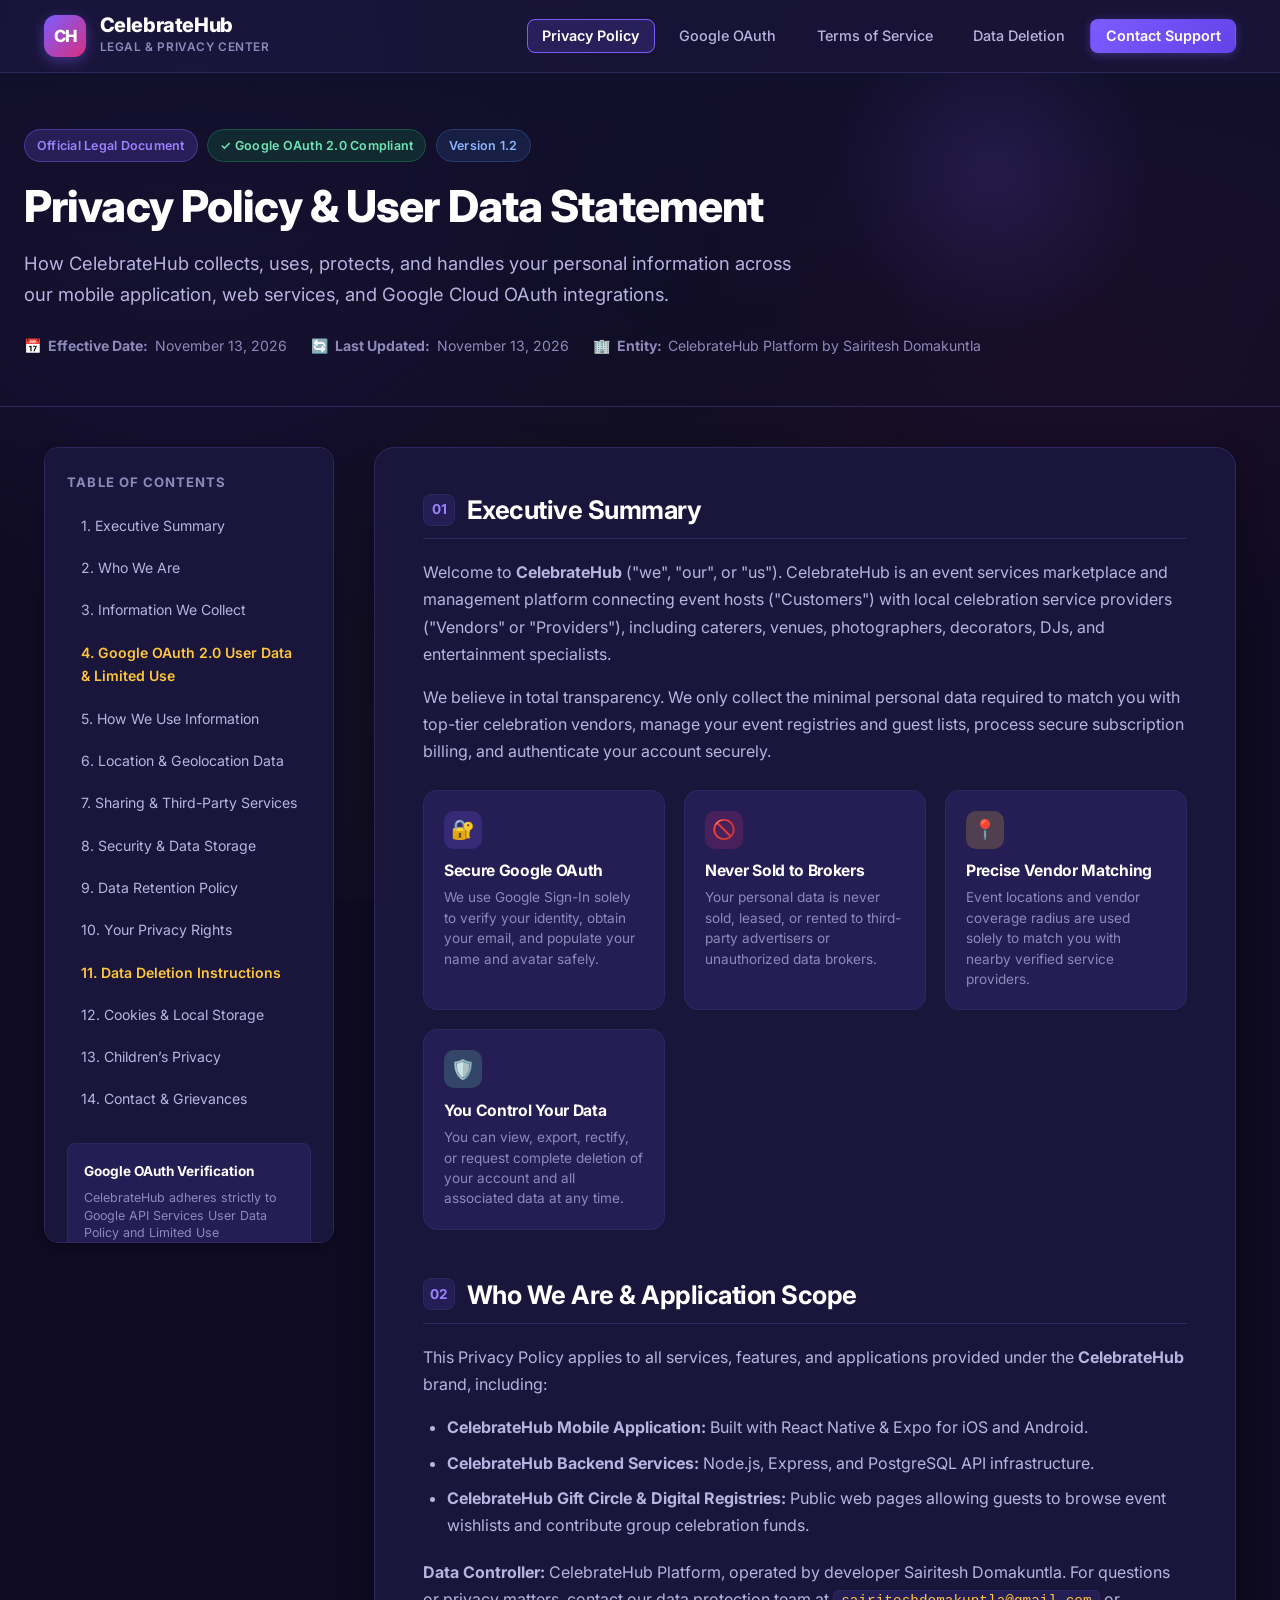
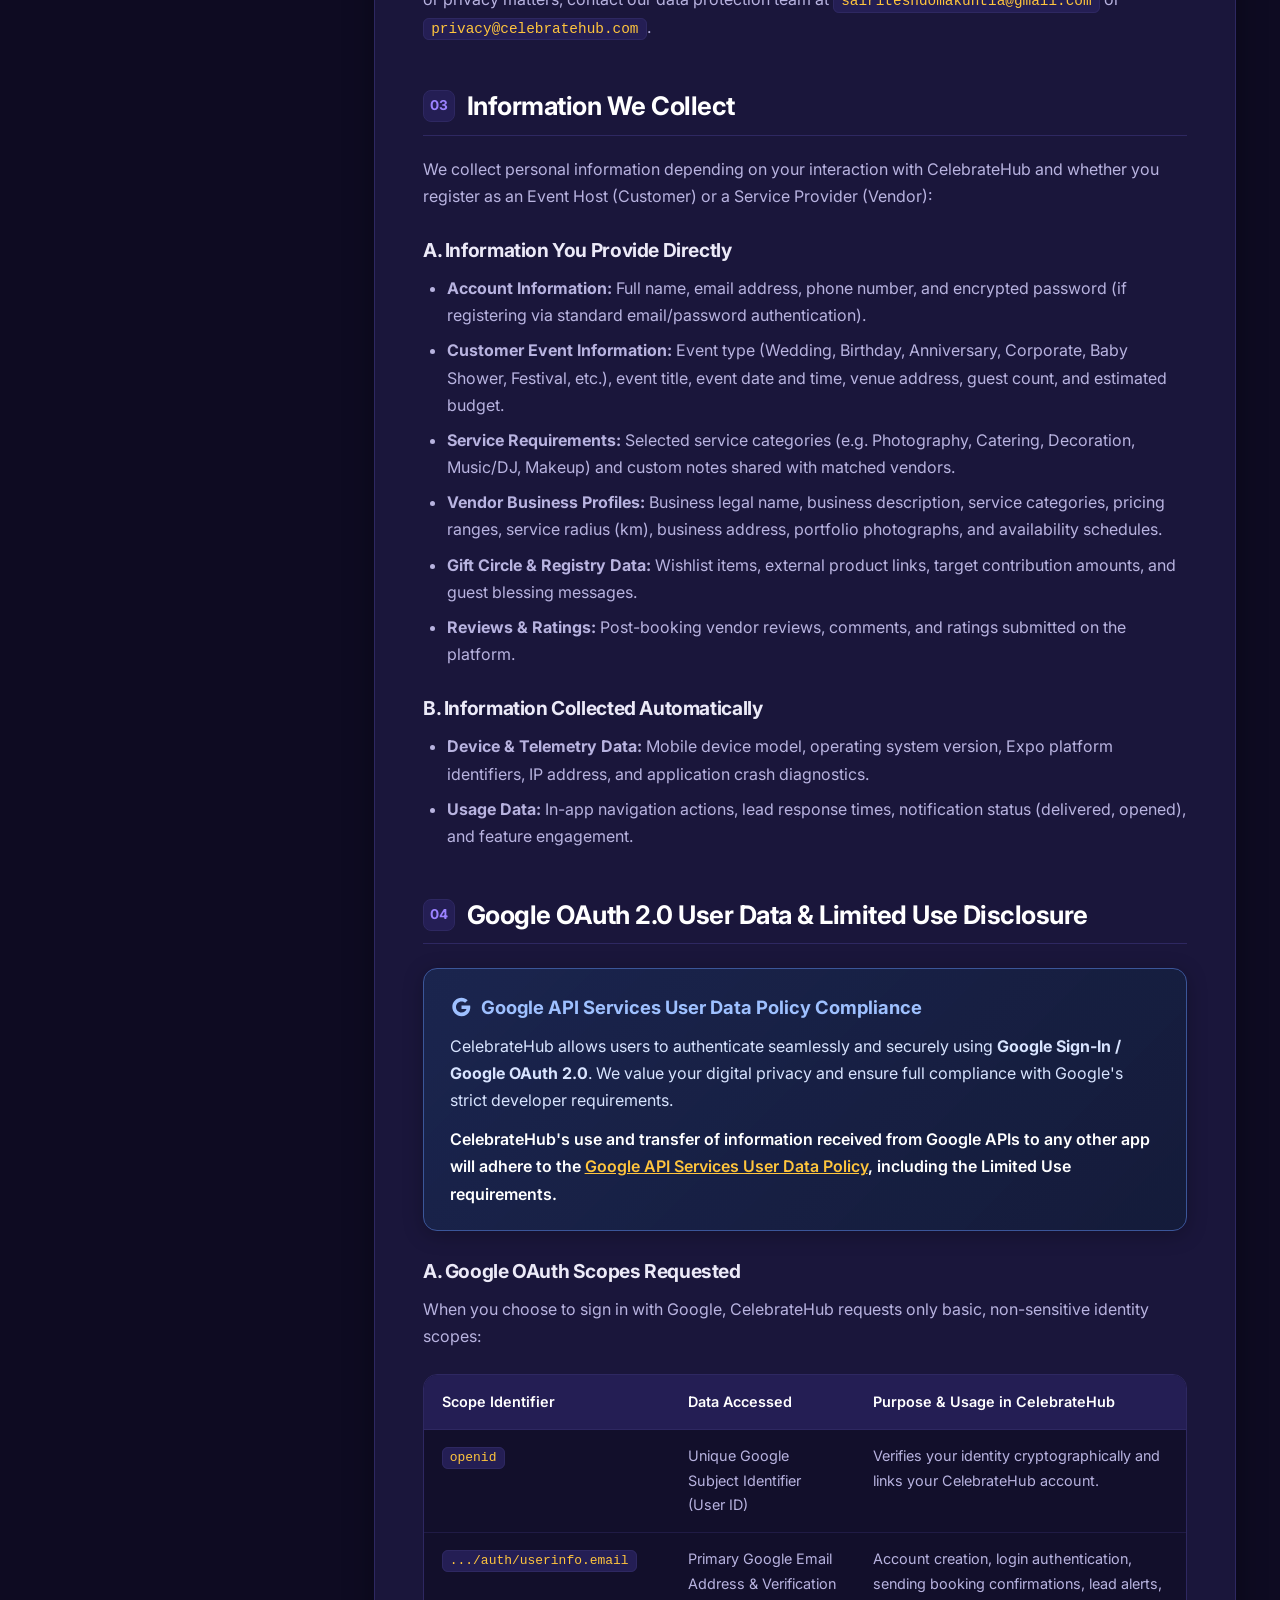
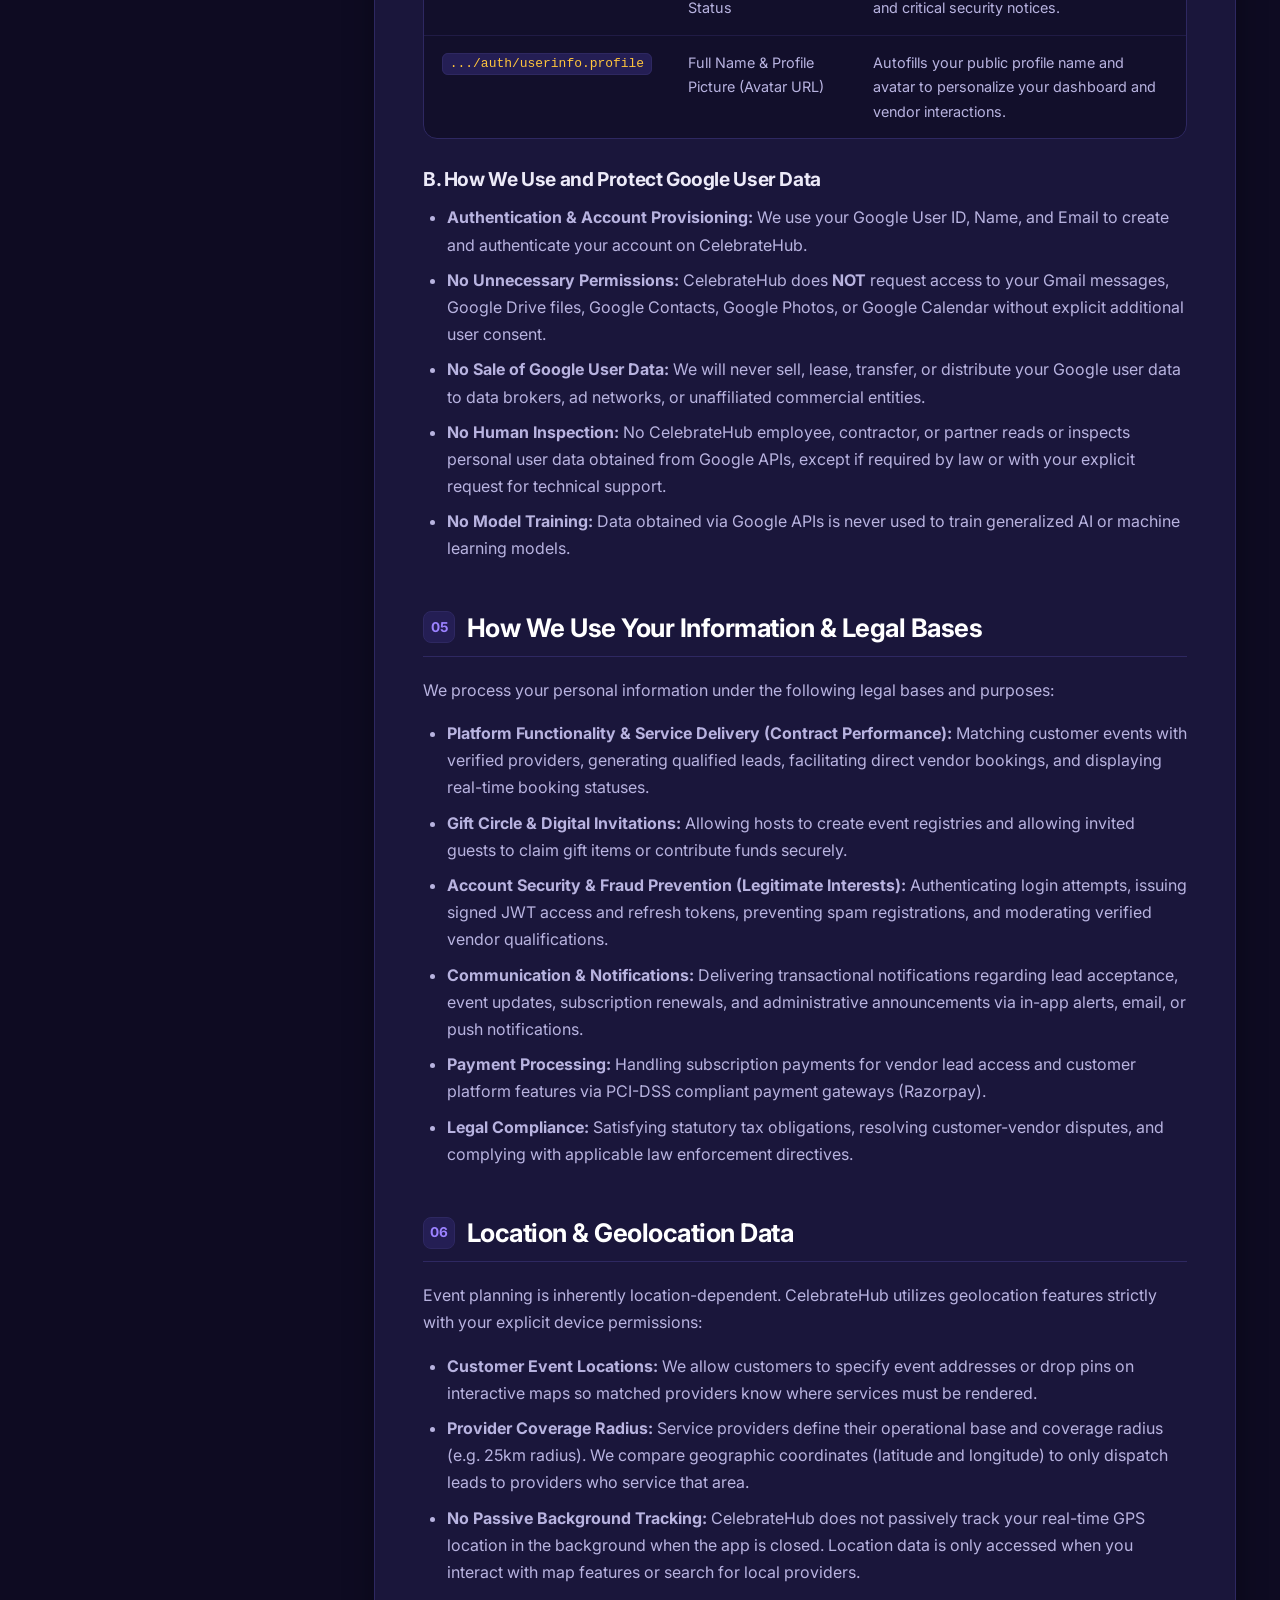
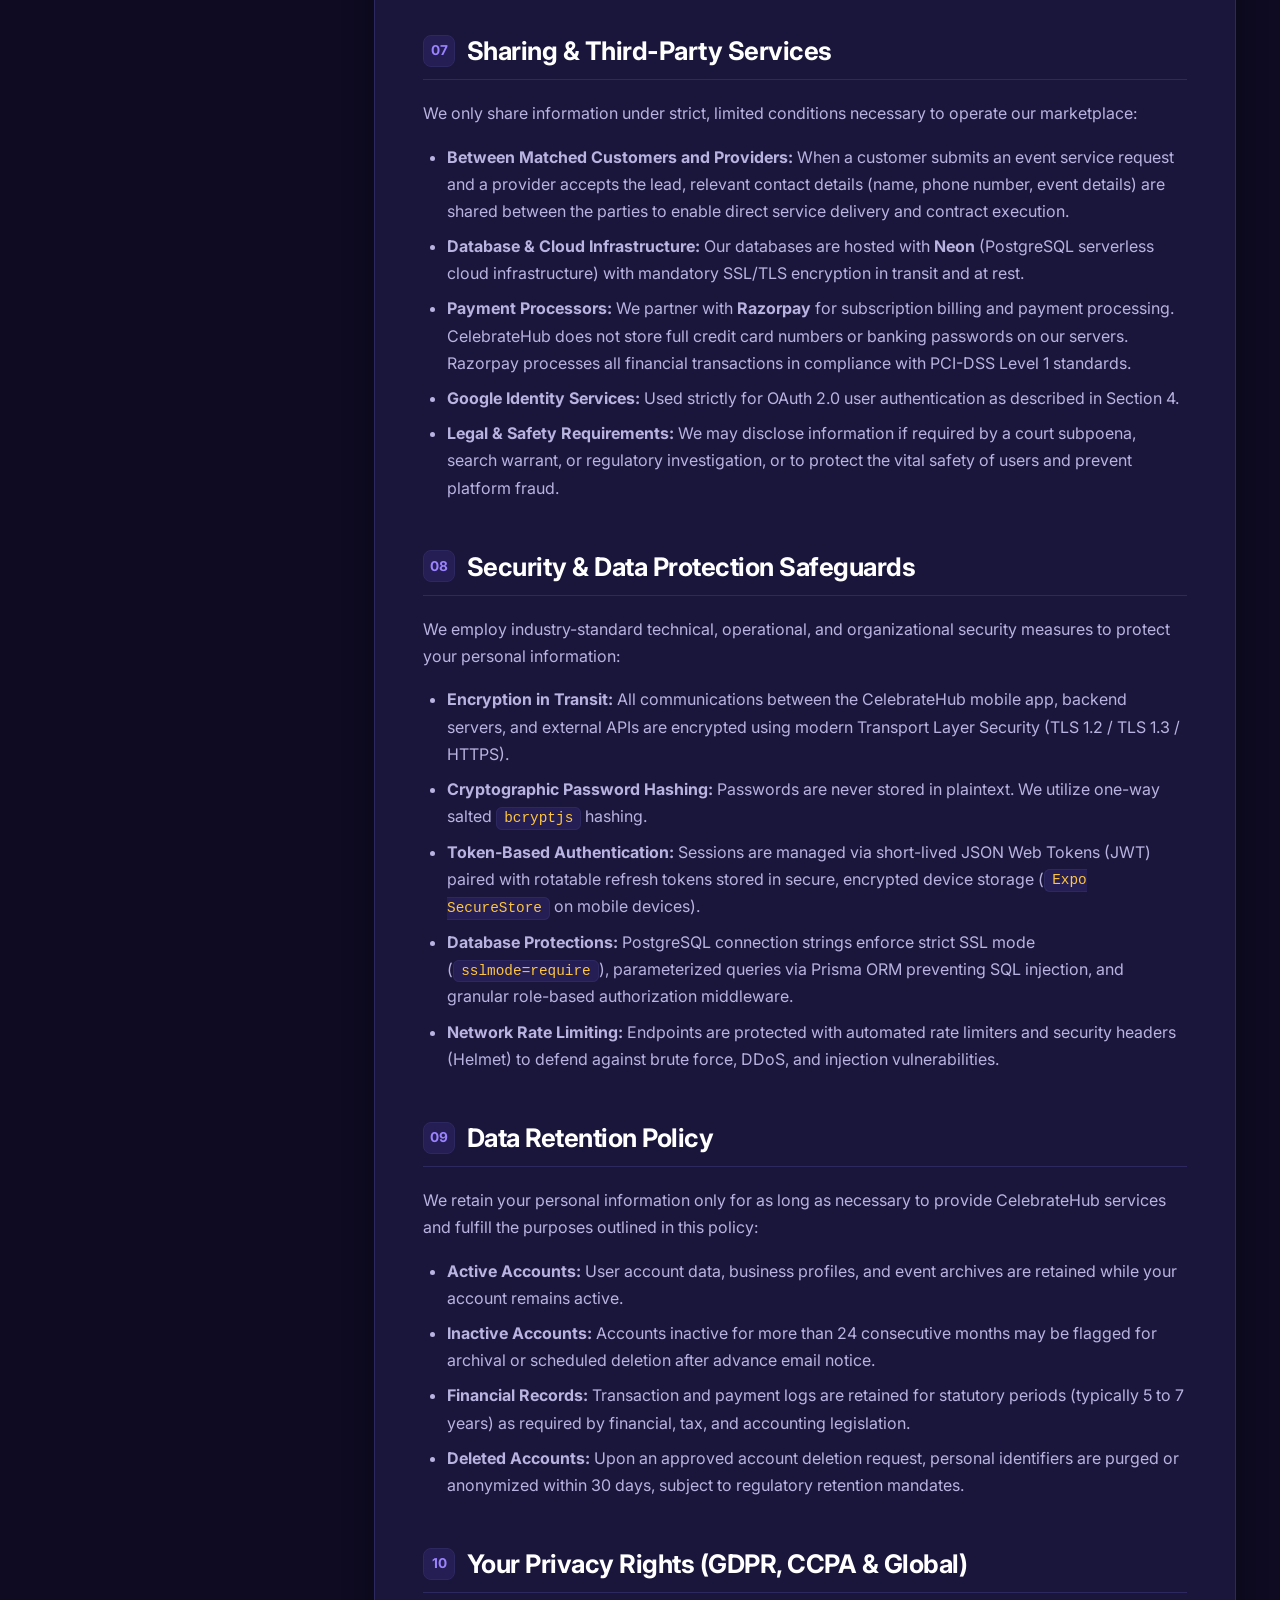
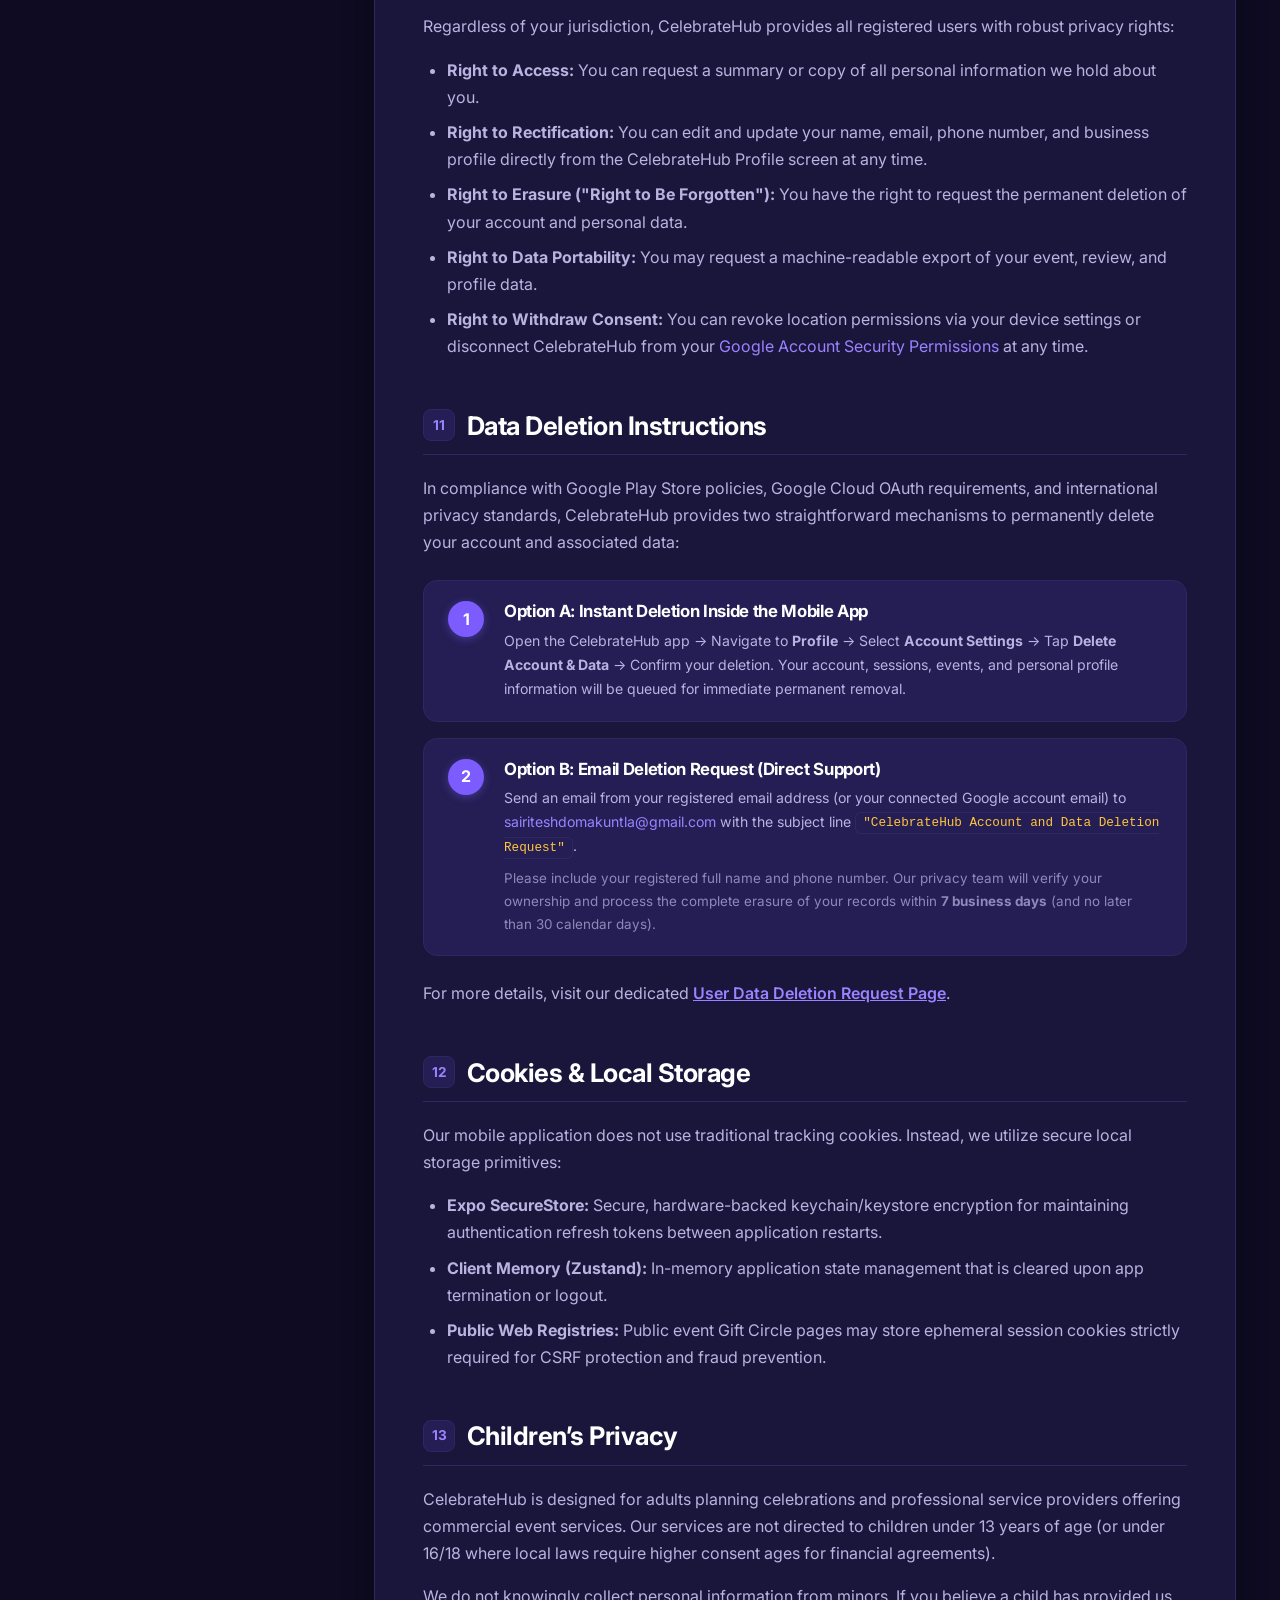
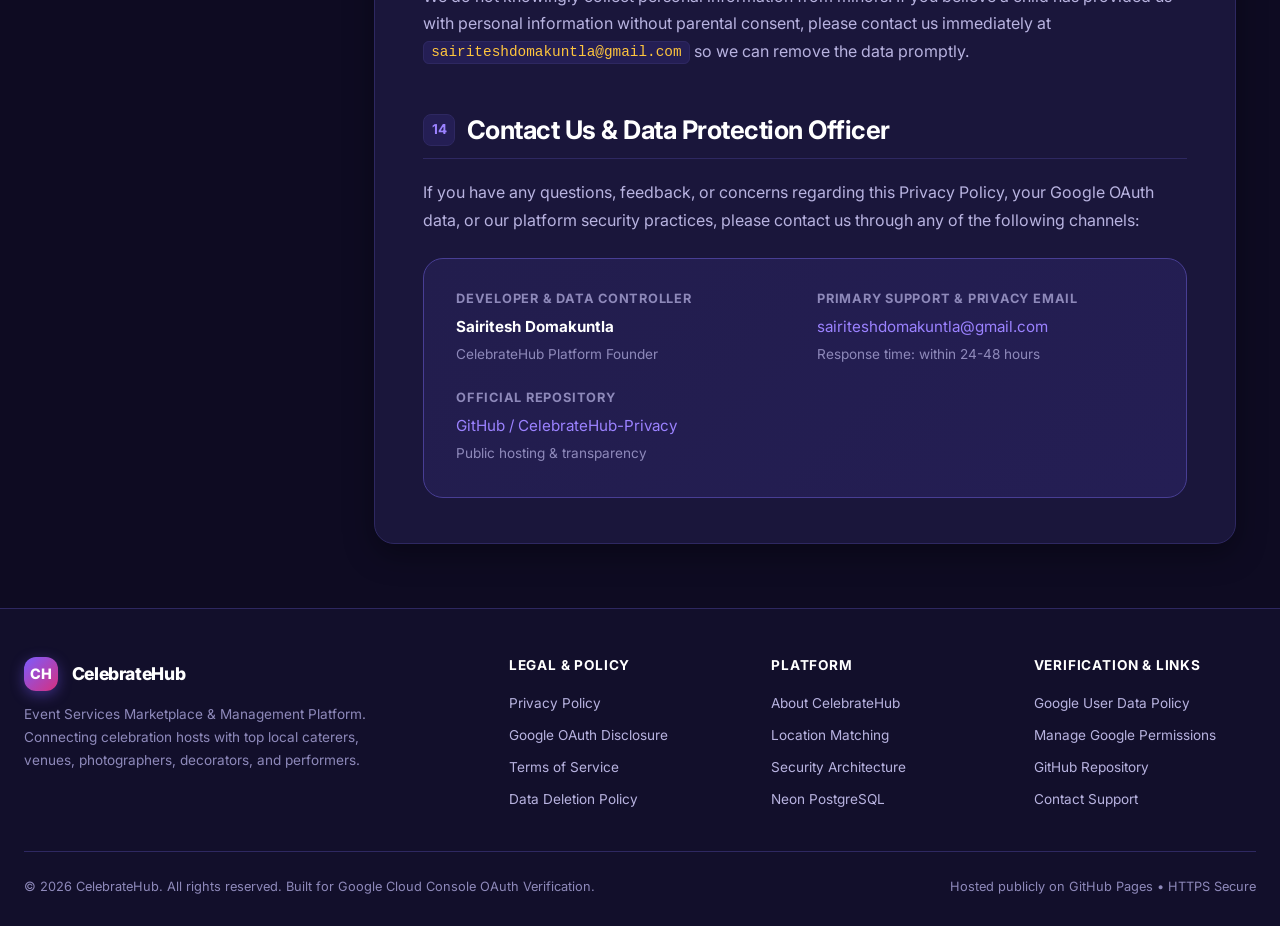
==== index.html @ 5bf6b61d "Add Google OAuth compliant Privacy Policy, Terms of Service, and Data Deletion pages" ====
<!DOCTYPE html>
<html lang="en">
<head>
  <meta charset="UTF-8">
  <meta name="viewport" content="width=device-width, initial-scale=1.0">
  <title>Privacy Policy | CelebrateHub — Event Services Marketplace</title>
  <meta name="description" content="Official Privacy Policy and Google OAuth 2.0 User Data Disclosures for CelebrateHub, the event services marketplace and management platform.">
  <meta name="robots" content="index, follow">
  <link rel="canonical" href="https://sairiteshdomakuntla.github.io/CelebrateHub-Privacy/">
  
  <!-- Favicon / Brand Icon -->
  <link rel="icon" type="image/svg+xml" href="data:image/svg+xml,<svg xmlns='http://www.w3.org/2000/svg' viewBox='0 0 100 100'><rect width='100' height='100' rx='25' fill='%237C5CFF'/><text x='50%' y='58%' dominant-baseline='middle' text-anchor='middle' font-family='sans-serif' font-weight='800' font-size='42' fill='white'>CH</text></svg>">
  
  <link rel="preconnect" href="https://fonts.googleapis.com">
  <link rel="preconnect" href="https://fonts.gstatic.com" crossorigin>
  <link href="https://fonts.googleapis.com/css2?family=Inter:wght@400;500;600;700;800&display=swap" rel="stylesheet">
  <link rel="stylesheet" href="styles.css">
</head>
<body>

  <!-- ─── Site Navigation ─── -->
  <header class="site-header">
    <div class="nav-container">
      <a href="index.html" class="brand-wrapper">
        <div class="brand-monogram">CH</div>
        <div class="brand-text">
          <span class="brand-name">CelebrateHub</span>
          <span class="brand-tagline">Legal &amp; Privacy Center</span>
        </div>
      </a>
      <nav>
        <ul class="nav-links">
          <li><a href="index.html" class="active">Privacy Policy</a></li>
          <li><a href="#google-data-policy" class="special-link">Google OAuth</a></li>
          <li><a href="terms.html">Terms of Service</a></li>
          <li><a href="data-deletion.html">Data Deletion</a></li>
          <li><a href="#contact" class="nav-cta">Contact Support</a></li>
        </ul>
      </nav>
    </div>
  </header>

  <!-- ─── Hero Section ─── -->
  <section class="hero-banner">
    <div class="hero-content">
      <div class="badge-row">
        <span class="badge badge-primary">Official Legal Document</span>
        <span class="badge badge-success">✓ Google OAuth 2.0 Compliant</span>
        <span class="badge badge-info">Version 1.2</span>
      </div>
      <h1 class="hero-title">Privacy Policy &amp; User Data Statement</h1>
      <p class="hero-subtitle">
        How CelebrateHub collects, uses, protects, and handles your personal information across our mobile application, web services, and Google Cloud OAuth integrations.
      </p>
      <div class="hero-meta">
        <span>📅 <strong>Effective Date:</strong> November 13, 2026</span>
        <span>🔄 <strong>Last Updated:</strong> November 13, 2026</span>
        <span>🏢 <strong>Entity:</strong> CelebrateHub Platform by Sairitesh Domakuntla</span>
      </div>
    </div>
  </section>

  <!-- ─── Page Layout (Sidebar + Content) ─── -->
  <div class="page-layout">
    
    <!-- Table of Contents Sidebar -->
    <aside class="sidebar">
      <div class="sidebar-title">Table of Contents</div>
      <ul class="toc-list">
        <li><a href="#overview" class="toc-link">1. Executive Summary</a></li>
        <li><a href="#who-we-are" class="toc-link">2. Who We Are</a></li>
        <li><a href="#information-we-collect" class="toc-link">3. Information We Collect</a></li>
        <li><a href="#google-data-policy" class="toc-link special-link">4. Google OAuth 2.0 User Data &amp; Limited Use</a></li>
        <li><a href="#how-we-use-information" class="toc-link">5. How We Use Information</a></li>
        <li><a href="#location-data" class="toc-link">6. Location &amp; Geolocation Data</a></li>
        <li><a href="#information-sharing" class="toc-link">7. Sharing &amp; Third-Party Services</a></li>
        <li><a href="#data-storage-security" class="toc-link">8. Security &amp; Data Storage</a></li>
        <li><a href="#data-retention" class="toc-link">9. Data Retention Policy</a></li>
        <li><a href="#user-rights" class="toc-link">10. Your Privacy Rights</a></li>
        <li><a href="#data-deletion" class="toc-link special-link">11. Data Deletion Instructions</a></li>
        <li><a href="#cookies" class="toc-link">12. Cookies &amp; Local Storage</a></li>
        <li><a href="#children" class="toc-link">13. Children’s Privacy</a></li>
        <li><a href="#contact" class="toc-link">14. Contact &amp; Grievances</a></li>
      </ul>

      <div class="sidebar-cta-box">
        <div class="sidebar-cta-title">Google OAuth Verification</div>
        <div class="sidebar-cta-desc">
          CelebrateHub adheres strictly to Google API Services User Data Policy and Limited Use requirements.
        </div>
        <a href="#google-data-policy" class="btn-sidebar">View Google Disclosure</a>
      </div>
    </aside>

    <!-- Main Content -->
    <main class="policy-content">

      <!-- Section 1: Executive Summary -->
      <section id="overview">
        <div class="section-header">
          <span class="section-num">01</span>
          <h2>Executive Summary</h2>
        </div>
        <p>
          Welcome to <strong>CelebrateHub</strong> ("we", "our", or "us"). CelebrateHub is an event services marketplace and management platform connecting event hosts ("Customers") with local celebration service providers ("Vendors" or "Providers"), including caterers, venues, photographers, decorators, DJs, and entertainment specialists.
        </p>
        <p>
          We believe in total transparency. We only collect the minimal personal data required to match you with top-tier celebration vendors, manage your event registries and guest lists, process secure subscription billing, and authenticate your account securely.
        </p>

        <!-- Summary Grid -->
        <div class="summary-grid">
          <div class="summary-card">
            <div class="summary-icon icon-purple">🔐</div>
            <h4>Secure Google OAuth</h4>
            <p>We use Google Sign-In solely to verify your identity, obtain your email, and populate your name and avatar safely.</p>
          </div>
          <div class="summary-card">
            <div class="summary-icon icon-pink">🚫</div>
            <h4>Never Sold to Brokers</h4>
            <p>Your personal data is never sold, leased, or rented to third-party advertisers or unauthorized data brokers.</p>
          </div>
          <div class="summary-card">
            <div class="summary-icon icon-amber">📍</div>
            <h4>Precise Vendor Matching</h4>
            <p>Event locations and vendor coverage radius are used solely to match you with nearby verified service providers.</p>
          </div>
          <div class="summary-card">
            <div class="summary-icon icon-green">🛡️</div>
            <h4>You Control Your Data</h4>
            <p>You can view, export, rectify, or request complete deletion of your account and all associated data at any time.</p>
          </div>
        </div>
      </section>

      <!-- Section 2: Who We Are -->
      <section id="who-we-are">
        <div class="section-header">
          <span class="section-num">02</span>
          <h2>Who We Are &amp; Application Scope</h2>
        </div>
        <p>
          This Privacy Policy applies to all services, features, and applications provided under the <strong>CelebrateHub</strong> brand, including:
        </p>
        <ul>
          <li><strong>CelebrateHub Mobile Application:</strong> Built with React Native &amp; Expo for iOS and Android.</li>
          <li><strong>CelebrateHub Backend Services:</strong> Node.js, Express, and PostgreSQL API infrastructure.</li>
          <li><strong>CelebrateHub Gift Circle &amp; Digital Registries:</strong> Public web pages allowing guests to browse event wishlists and contribute group celebration funds.</li>
        </ul>
        <p>
          <strong>Data Controller:</strong> CelebrateHub Platform, operated by developer Sairitesh Domakuntla. For questions or privacy matters, contact our data protection team at <code>sairiteshdomakuntla@gmail.com</code> or <code>privacy@celebratehub.com</code>.
        </p>
      </section>

      <!-- Section 3: Information We Collect -->
      <section id="information-we-collect">
        <div class="section-header">
          <span class="section-num">03</span>
          <h2>Information We Collect</h2>
        </div>
        <p>
          We collect personal information depending on your interaction with CelebrateHub and whether you register as an Event Host (Customer) or a Service Provider (Vendor):
        </p>

        <h3>A. Information You Provide Directly</h3>
        <ul>
          <li><strong>Account Information:</strong> Full name, email address, phone number, and encrypted password (if registering via standard email/password authentication).</li>
          <li><strong>Customer Event Information:</strong> Event type (Wedding, Birthday, Anniversary, Corporate, Baby Shower, Festival, etc.), event title, event date and time, venue address, guest count, and estimated budget.</li>
          <li><strong>Service Requirements:</strong> Selected service categories (e.g. Photography, Catering, Decoration, Music/DJ, Makeup) and custom notes shared with matched vendors.</li>
          <li><strong>Vendor Business Profiles:</strong> Business legal name, business description, service categories, pricing ranges, service radius (km), business address, portfolio photographs, and availability schedules.</li>
          <li><strong>Gift Circle &amp; Registry Data:</strong> Wishlist items, external product links, target contribution amounts, and guest blessing messages.</li>
          <li><strong>Reviews &amp; Ratings:</strong> Post-booking vendor reviews, comments, and ratings submitted on the platform.</li>
        </ul>

        <h3>B. Information Collected Automatically</h3>
        <ul>
          <li><strong>Device &amp; Telemetry Data:</strong> Mobile device model, operating system version, Expo platform identifiers, IP address, and application crash diagnostics.</li>
          <li><strong>Usage Data:</strong> In-app navigation actions, lead response times, notification status (delivered, opened), and feature engagement.</li>
        </ul>
      </section>

      <!-- Section 4: Google OAuth 2.0 User Data (CRITICAL GOOGLE CLOUD CONSOLE SECTION) -->
      <section id="google-data-policy">
        <div class="section-header">
          <span class="section-num">04</span>
          <h2>Google OAuth 2.0 User Data &amp; Limited Use Disclosure</h2>
        </div>

        <div class="callout callout-google">
          <div class="callout-title">
            <svg width="22" height="22" viewBox="0 0 24 24" fill="currentColor">
              <path d="M12.545,10.239v3.821h5.445c-0.712,2.315-2.647,3.972-5.445,3.972c-3.332,0-6.033-2.701-6.033-6.032s2.701-6.032,6.033-6.032c1.498,0,2.866,0.549,3.921,1.453l2.814-2.814C17.503,2.988,15.139,2,12.545,2C7.021,2,2.543,6.477,2.543,12s4.478,10,10.002,10c8.396,0,10.249-7.85,9.426-11.761H12.545z"/>
            </svg>
            Google API Services User Data Policy Compliance
          </div>
          <p style="margin-bottom: 0.75rem; color: #D8E4FF;">
            CelebrateHub allows users to authenticate seamlessly and securely using <strong>Google Sign-In / Google OAuth 2.0</strong>. We value your digital privacy and ensure full compliance with Google's strict developer requirements.
          </p>
          <p style="margin-bottom: 0; font-weight: 600; color: #FFFFFF;">
            CelebrateHub's use and transfer of information received from Google APIs to any other app will adhere to the <a href="https://developers.google.com/terms/api-services-user-data-policy" target="_blank" rel="noopener noreferrer" style="color: #FFC53D; text-decoration: underline;">Google API Services User Data Policy</a>, including the Limited Use requirements.
          </p>
        </div>

        <h3>A. Google OAuth Scopes Requested</h3>
        <p>When you choose to sign in with Google, CelebrateHub requests only basic, non-sensitive identity scopes:</p>

        <div class="table-wrapper">
          <table>
            <thead>
              <tr>
                <th>Scope Identifier</th>
                <th>Data Accessed</th>
                <th>Purpose &amp; Usage in CelebrateHub</th>
              </tr>
            </thead>
            <tbody>
              <tr>
                <td><code>openid</code></td>
                <td>Unique Google Subject Identifier (User ID)</td>
                <td>Verifies your identity cryptographically and links your CelebrateHub account.</td>
              </tr>
              <tr>
                <td><code>.../auth/userinfo.email</code></td>
                <td>Primary Google Email Address &amp; Verification Status</td>
                <td>Account creation, login authentication, sending booking confirmations, lead alerts, and critical security notices.</td>
              </tr>
              <tr>
                <td><code>.../auth/userinfo.profile</code></td>
                <td>Full Name &amp; Profile Picture (Avatar URL)</td>
                <td>Autofills your public profile name and avatar to personalize your dashboard and vendor interactions.</td>
              </tr>
            </tbody>
          </table>
        </div>

        <h3>B. How We Use and Protect Google User Data</h3>
        <ul>
          <li><strong>Authentication &amp; Account Provisioning:</strong> We use your Google User ID, Name, and Email to create and authenticate your account on CelebrateHub.</li>
          <li><strong>No Unnecessary Permissions:</strong> CelebrateHub does <strong>NOT</strong> request access to your Gmail messages, Google Drive files, Google Contacts, Google Photos, or Google Calendar without explicit additional user consent.</li>
          <li><strong>No Sale of Google User Data:</strong> We will never sell, lease, transfer, or distribute your Google user data to data brokers, ad networks, or unaffiliated commercial entities.</li>
          <li><strong>No Human Inspection:</strong> No CelebrateHub employee, contractor, or partner reads or inspects personal user data obtained from Google APIs, except if required by law or with your explicit request for technical support.</li>
          <li><strong>No Model Training:</strong> Data obtained via Google APIs is never used to train generalized AI or machine learning models.</li>
        </ul>
      </section>

      <!-- Section 5: How We Use Information -->
      <section id="how-we-use-information">
        <div class="section-header">
          <span class="section-num">05</span>
          <h2>How We Use Your Information &amp; Legal Bases</h2>
        </div>
        <p>We process your personal information under the following legal bases and purposes:</p>
        <ul>
          <li><strong>Platform Functionality &amp; Service Delivery (Contract Performance):</strong> Matching customer events with verified providers, generating qualified leads, facilitating direct vendor bookings, and displaying real-time booking statuses.</li>
          <li><strong>Gift Circle &amp; Digital Invitations:</strong> Allowing hosts to create event registries and allowing invited guests to claim gift items or contribute funds securely.</li>
          <li><strong>Account Security &amp; Fraud Prevention (Legitimate Interests):</strong> Authenticating login attempts, issuing signed JWT access and refresh tokens, preventing spam registrations, and moderating verified vendor qualifications.</li>
          <li><strong>Communication &amp; Notifications:</strong> Delivering transactional notifications regarding lead acceptance, event updates, subscription renewals, and administrative announcements via in-app alerts, email, or push notifications.</li>
          <li><strong>Payment Processing:</strong> Handling subscription payments for vendor lead access and customer platform features via PCI-DSS compliant payment gateways (Razorpay).</li>
          <li><strong>Legal Compliance:</strong> Satisfying statutory tax obligations, resolving customer-vendor disputes, and complying with applicable law enforcement directives.</li>
        </ul>
      </section>

      <!-- Section 6: Location & Geolocation Data -->
      <section id="location-data">
        <div class="section-header">
          <span class="section-num">06</span>
          <h2>Location &amp; Geolocation Data</h2>
        </div>
        <p>
          Event planning is inherently location-dependent. CelebrateHub utilizes geolocation features strictly with your explicit device permissions:
        </p>
        <ul>
          <li><strong>Customer Event Locations:</strong> We allow customers to specify event addresses or drop pins on interactive maps so matched providers know where services must be rendered.</li>
          <li><strong>Provider Coverage Radius:</strong> Service providers define their operational base and coverage radius (e.g. 25km radius). We compare geographic coordinates (latitude and longitude) to only dispatch leads to providers who service that area.</li>
          <li><strong>No Passive Background Tracking:</strong> CelebrateHub does not passively track your real-time GPS location in the background when the app is closed. Location data is only accessed when you interact with map features or search for local providers.</li>
        </ul>
      </section>

      <!-- Section 7: Information Sharing -->
      <section id="information-sharing">
        <div class="section-header">
          <span class="section-num">07</span>
          <h2>Sharing &amp; Third-Party Services</h2>
        </div>
        <p>
          We only share information under strict, limited conditions necessary to operate our marketplace:
        </p>
        <ul>
          <li><strong>Between Matched Customers and Providers:</strong> When a customer submits an event service request and a provider accepts the lead, relevant contact details (name, phone number, event details) are shared between the parties to enable direct service delivery and contract execution.</li>
          <li><strong>Database &amp; Cloud Infrastructure:</strong> Our databases are hosted with <strong>Neon</strong> (PostgreSQL serverless cloud infrastructure) with mandatory SSL/TLS encryption in transit and at rest.</li>
          <li><strong>Payment Processors:</strong> We partner with <strong>Razorpay</strong> for subscription billing and payment processing. CelebrateHub does not store full credit card numbers or banking passwords on our servers. Razorpay processes all financial transactions in compliance with PCI-DSS Level 1 standards.</li>
          <li><strong>Google Identity Services:</strong> Used strictly for OAuth 2.0 user authentication as described in Section 4.</li>
          <li><strong>Legal &amp; Safety Requirements:</strong> We may disclose information if required by a court subpoena, search warrant, or regulatory investigation, or to protect the vital safety of users and prevent platform fraud.</li>
        </ul>
      </section>

      <!-- Section 8: Data Storage & Security -->
      <section id="data-storage-security">
        <div class="section-header">
          <span class="section-num">08</span>
          <h2>Security &amp; Data Protection Safeguards</h2>
        </div>
        <p>
          We employ industry-standard technical, operational, and organizational security measures to protect your personal information:
        </p>
        <ul>
          <li><strong>Encryption in Transit:</strong> All communications between the CelebrateHub mobile app, backend servers, and external APIs are encrypted using modern Transport Layer Security (TLS 1.2 / TLS 1.3 / HTTPS).</li>
          <li><strong>Cryptographic Password Hashing:</strong> Passwords are never stored in plaintext. We utilize one-way salted <code>bcryptjs</code> hashing.</li>
          <li><strong>Token-Based Authentication:</strong> Sessions are managed via short-lived JSON Web Tokens (JWT) paired with rotatable refresh tokens stored in secure, encrypted device storage (<code>Expo SecureStore</code> on mobile devices).</li>
          <li><strong>Database Protections:</strong> PostgreSQL connection strings enforce strict SSL mode (<code>sslmode=require</code>), parameterized queries via Prisma ORM preventing SQL injection, and granular role-based authorization middleware.</li>
          <li><strong>Network Rate Limiting:</strong> Endpoints are protected with automated rate limiters and security headers (Helmet) to defend against brute force, DDoS, and injection vulnerabilities.</li>
        </ul>
      </section>

      <!-- Section 9: Data Retention -->
      <section id="data-retention">
        <div class="section-header">
          <span class="section-num">09</span>
          <h2>Data Retention Policy</h2>
        </div>
        <p>
          We retain your personal information only for as long as necessary to provide CelebrateHub services and fulfill the purposes outlined in this policy:
        </p>
        <ul>
          <li><strong>Active Accounts:</strong> User account data, business profiles, and event archives are retained while your account remains active.</li>
          <li><strong>Inactive Accounts:</strong> Accounts inactive for more than 24 consecutive months may be flagged for archival or scheduled deletion after advance email notice.</li>
          <li><strong>Financial Records:</strong> Transaction and payment logs are retained for statutory periods (typically 5 to 7 years) as required by financial, tax, and accounting legislation.</li>
          <li><strong>Deleted Accounts:</strong> Upon an approved account deletion request, personal identifiers are purged or anonymized within 30 days, subject to regulatory retention mandates.</li>
        </ul>
      </section>

      <!-- Section 10: Your Privacy Rights -->
      <section id="user-rights">
        <div class="section-header">
          <span class="section-num">10</span>
          <h2>Your Privacy Rights (GDPR, CCPA &amp; Global)</h2>
        </div>
        <p>
          Regardless of your jurisdiction, CelebrateHub provides all registered users with robust privacy rights:
        </p>
        <ul>
          <li><strong>Right to Access:</strong> You can request a summary or copy of all personal information we hold about you.</li>
          <li><strong>Right to Rectification:</strong> You can edit and update your name, email, phone number, and business profile directly from the CelebrateHub Profile screen at any time.</li>
          <li><strong>Right to Erasure ("Right to Be Forgotten"):</strong> You have the right to request the permanent deletion of your account and personal data.</li>
          <li><strong>Right to Data Portability:</strong> You may request a machine-readable export of your event, review, and profile data.</li>
          <li><strong>Right to Withdraw Consent:</strong> You can revoke location permissions via your device settings or disconnect CelebrateHub from your <a href="https://myaccount.google.com/permissions" target="_blank" rel="noopener noreferrer">Google Account Security Permissions</a> at any time.</li>
        </ul>
      </section>

      <!-- Section 11: Step-by-Step Data Deletion Instructions -->
      <section id="data-deletion">
        <div class="section-header">
          <span class="section-num">11</span>
          <h2>Data Deletion Instructions</h2>
        </div>
        <p>
          In compliance with Google Play Store policies, Google Cloud OAuth requirements, and international privacy standards, CelebrateHub provides two straightforward mechanisms to permanently delete your account and associated data:
        </p>

        <div class="step-list">
          <div class="step-card">
            <div class="step-badge">1</div>
            <div class="step-body">
              <h4>Option A: Instant Deletion Inside the Mobile App</h4>
              <p>
                Open the CelebrateHub app &rarr; Navigate to <strong>Profile</strong> &rarr; Select <strong>Account Settings</strong> &rarr; Tap <strong>Delete Account &amp; Data</strong> &rarr; Confirm your deletion. Your account, sessions, events, and personal profile information will be queued for immediate permanent removal.
              </p>
            </div>
          </div>

          <div class="step-card">
            <div class="step-badge">2</div>
            <div class="step-body">
              <h4>Option B: Email Deletion Request (Direct Support)</h4>
              <p>
                Send an email from your registered email address (or your connected Google account email) to <a href="mailto:sairiteshdomakuntla@gmail.com?subject=CelebrateHub%20Account%20and%20Data%20Deletion%20Request">sairiteshdomakuntla@gmail.com</a> with the subject line <code>"CelebrateHub Account and Data Deletion Request"</code>.
              </p>
              <p style="margin-top: 0.5rem; font-size: 0.84rem; color: var(--text-muted);">
                Please include your registered full name and phone number. Our privacy team will verify your ownership and process the complete erasure of your records within <strong>7 business days</strong> (and no later than 30 calendar days).
              </p>
            </div>
          </div>
        </div>

        <p>
          For more details, visit our dedicated <a href="data-deletion.html" style="font-weight: 600; text-decoration: underline;">User Data Deletion Request Page</a>.
        </p>
      </section>

      <!-- Section 12: Cookies & Local Storage -->
      <section id="cookies">
        <div class="section-header">
          <span class="section-num">12</span>
          <h2>Cookies &amp; Local Storage</h2>
        </div>
        <p>
          Our mobile application does not use traditional tracking cookies. Instead, we utilize secure local storage primitives:
        </p>
        <ul>
          <li><strong>Expo SecureStore:</strong> Secure, hardware-backed keychain/keystore encryption for maintaining authentication refresh tokens between application restarts.</li>
          <li><strong>Client Memory (Zustand):</strong> In-memory application state management that is cleared upon app termination or logout.</li>
          <li><strong>Public Web Registries:</strong> Public event Gift Circle pages may store ephemeral session cookies strictly required for CSRF protection and fraud prevention.</li>
        </ul>
      </section>

      <!-- Section 13: Children's Privacy -->
      <section id="children">
        <div class="section-header">
          <span class="section-num">13</span>
          <h2>Children’s Privacy</h2>
        </div>
        <p>
          CelebrateHub is designed for adults planning celebrations and professional service providers offering commercial event services. Our services are not directed to children under 13 years of age (or under 16/18 where local laws require higher consent ages for financial agreements).
        </p>
        <p>
          We do not knowingly collect personal information from minors. If you believe a child has provided us with personal information without parental consent, please contact us immediately at <code>sairiteshdomakuntla@gmail.com</code> so we can remove the data promptly.
        </p>
      </section>

      <!-- Section 14: Contact Us -->
      <section id="contact">
        <div class="section-header">
          <span class="section-num">14</span>
          <h2>Contact Us &amp; Data Protection Officer</h2>
        </div>
        <p>
          If you have any questions, feedback, or concerns regarding this Privacy Policy, your Google OAuth data, or our platform security practices, please contact us through any of the following channels:
        </p>

        <div class="contact-card">
          <div class="contact-item">
            <h5>Developer &amp; Data Controller</h5>
            <p><strong>Sairitesh Domakuntla</strong></p>
            <p style="font-size: 0.85rem; color: var(--text-muted); margin-top: 0.2rem;">CelebrateHub Platform Founder</p>
          </div>
          <div class="contact-item">
            <h5>Primary Support &amp; Privacy Email</h5>
            <p><a href="mailto:sairiteshdomakuntla@gmail.com">sairiteshdomakuntla@gmail.com</a></p>
            <p style="font-size: 0.85rem; color: var(--text-muted); margin-top: 0.2rem;">Response time: within 24-48 hours</p>
          </div>
          <div class="contact-item">
            <h5>Official Repository</h5>
            <p><a href="https://github.com/sairiteshdomakuntla/CelebrateHub-Privacy" target="_blank" rel="noopener noreferrer">GitHub / CelebrateHub-Privacy</a></p>
            <p style="font-size: 0.85rem; color: var(--text-muted); margin-top: 0.2rem;">Public hosting &amp; transparency</p>
          </div>
        </div>
      </section>

    </main>
  </div>

  <!-- ─── Site Footer ─── -->
  <footer class="site-footer">
    <div class="footer-container">
      <div class="footer-about">
        <div class="brand-wrapper" style="margin-bottom: 0.75rem;">
          <div class="brand-monogram" style="width: 34px; height: 34px; font-size: 0.9rem;">CH</div>
          <div class="brand-text">
            <span class="brand-name" style="font-size: 1.1rem;">CelebrateHub</span>
          </div>
        </div>
        <p>
          Event Services Marketplace &amp; Management Platform. Connecting celebration hosts with top local caterers, venues, photographers, decorators, and performers.
        </p>
      </div>

      <div class="footer-column">
        <h4>Legal &amp; Policy</h4>
        <ul class="footer-links">
          <li><a href="index.html">Privacy Policy</a></li>
          <li><a href="#google-data-policy">Google OAuth Disclosure</a></li>
          <li><a href="terms.html">Terms of Service</a></li>
          <li><a href="data-deletion.html">Data Deletion Policy</a></li>
        </ul>
      </div>

      <div class="footer-column">
        <h4>Platform</h4>
        <ul class="footer-links">
          <li><a href="#who-we-are">About CelebrateHub</a></li>
          <li><a href="#location-data">Location Matching</a></li>
          <li><a href="#data-storage-security">Security Architecture</a></li>
          <li><a href="https://neon.tech" target="_blank" rel="noopener noreferrer">Neon PostgreSQL</a></li>
        </ul>
      </div>

      <div class="footer-column">
        <h4>Verification &amp; Links</h4>
        <ul class="footer-links">
          <li><a href="https://developers.google.com/terms/api-services-user-data-policy" target="_blank" rel="noopener noreferrer">Google User Data Policy</a></li>
          <li><a href="https://myaccount.google.com/permissions" target="_blank" rel="noopener noreferrer">Manage Google Permissions</a></li>
          <li><a href="https://github.com/sairiteshdomakuntla/CelebrateHub-Privacy" target="_blank" rel="noopener noreferrer">GitHub Repository</a></li>
          <li><a href="mailto:sairiteshdomakuntla@gmail.com">Contact Support</a></li>
        </ul>
      </div>
    </div>

    <div class="footer-bottom">
      <div>
        &copy; 2026 CelebrateHub. All rights reserved. Built for Google Cloud Console OAuth Verification.
      </div>
      <div>
        Hosted publicly on GitHub Pages &bull; HTTPS Secure
      </div>
    </div>
  </footer>

</body>
</html>
---- styles.css ----
/* ==========================================================================
   CelebrateHub — Official Legal & Privacy Portal Stylesheet
   Matches CelebrateHub Mobile & Web Design System
   Palette: Dark Luxury Celebratory (#120F2B, #1E1A3F, #7C5CFF, #D6307F, #FFC53D)
   ========================================================================== */

:root {
  --bg-main: #0E0B22;
  --bg-secondary: #120F2B;
  --bg-card: #1A163B;
  --bg-card-hover: #221D4D;
  --bg-glass: rgba(26, 22, 59, 0.78);
  --bg-subtle: #241E54;
  --bg-highlight: rgba(124, 92, 255, 0.12);

  --brand-primary: #7C5CFF;
  --brand-primary-light: #9B82FF;
  --brand-secondary: #D6307F;
  --brand-accent: #FFC53D;

  --border-subtle: #2E2861;
  --border-hover: #483E94;
  --border-focus: #7C5CFF;

  --text-primary: #FFFFFF;
  --text-secondary: #B8B3E0;
  --text-muted: #8E89BA;
  --text-dim: #655F92;

  --status-success: #6EE7B7;
  --status-success-bg: rgba(18, 59, 52, 0.6);
  --status-success-border: #1A5447;

  --status-warning: #FFC53D;
  --status-warning-bg: rgba(61, 47, 15, 0.6);
  --status-warning-border: #5A4510;

  --status-info: #8FB4FF;
  --status-info-bg: rgba(27, 42, 85, 0.6);
  --status-info-border: #263D6E;

  --status-error: #FF8FA3;
  --status-error-bg: rgba(63, 20, 32, 0.6);
  --status-error-border: #5A1C2E;

  --radius-sm: 8px;
  --radius-md: 14px;
  --radius-lg: 20px;
  --radius-full: 9999px;

  --shadow-sm: 0 2px 8px rgba(0, 0, 0, 0.25);
  --shadow-md: 0 10px 30px rgba(0, 0, 0, 0.35);
  --shadow-lg: 0 20px 50px rgba(0, 0, 0, 0.45);
  --shadow-glow: 0 0 35px rgba(124, 92, 255, 0.25);

  --font-sans: 'Inter', -apple-system, BlinkMacSystemFont, 'Segoe UI', Roboto, Helvetica, Arial, sans-serif;
  --transition: all 0.2s cubic-bezier(0.16, 1, 0.3, 1);
}

* {
  box-sizing: border-box;
  margin: 0;
  padding: 0;
}

html {
  scroll-behavior: smooth;
  font-size: 16px;
  color-scheme: dark;
}

body {
  font-family: var(--font-sans);
  background-color: var(--bg-main);
  background-image: 
    radial-gradient(circle at 15% 10%, rgba(124, 92, 255, 0.12) 0%, transparent 40%),
    radial-gradient(circle at 85% 25%, rgba(214, 48, 127, 0.1) 0%, transparent 35%),
    radial-gradient(circle at 50% 80%, rgba(255, 197, 61, 0.05) 0%, transparent 45%);
  background-attachment: fixed;
  color: var(--text-secondary);
  line-height: 1.7;
  -webkit-font-smoothing: antialiased;
  min-height: 100vh;
  display: flex;
  flex-direction: column;
}

/* ─── Typography & Links ─── */
h1, h2, h3, h4, h5, h6 {
  color: var(--text-primary);
  font-weight: 700;
  letter-spacing: -0.02em;
  line-height: 1.3;
}

a {
  color: var(--brand-primary-light);
  text-decoration: none;
  transition: var(--transition);
}

a:hover {
  color: var(--text-primary);
  text-decoration: underline;
}

code {
  background-color: var(--bg-subtle);
  color: var(--brand-accent);
  padding: 0.15rem 0.45rem;
  border-radius: 6px;
  font-size: 0.9em;
  border: 1px solid var(--border-subtle);
  font-family: ui-monospace, SFMono-Regular, Menlo, Monaco, Consolas, monospace;
}

/* ─── Navigation Header ─── */
.site-header {
  position: sticky;
  top: 0;
  z-index: 100;
  background-color: var(--bg-glass);
  backdrop-filter: blur(16px);
  -webkit-backdrop-filter: blur(16px);
  border-bottom: 1px solid var(--border-subtle);
}

.nav-container {
  max-width: 1240px;
  margin: 0 auto;
  padding: 0.9rem 1.5rem;
  display: flex;
  align-items: center;
  justify-content: space-between;
}

.brand-wrapper {
  display: flex;
  align-items: center;
  gap: 0.85rem;
  text-decoration: none;
}

.brand-wrapper:hover {
  text-decoration: none;
}

.brand-monogram {
  width: 42px;
  height: 42px;
  border-radius: 12px;
  background: linear-gradient(135deg, var(--brand-primary), var(--brand-secondary));
  color: #FFFFFF;
  display: flex;
  align-items: center;
  justify-content: center;
  font-weight: 800;
  font-size: 1.05rem;
  letter-spacing: -0.03em;
  box-shadow: 0 4px 14px rgba(124, 92, 255, 0.4);
}

.brand-text {
  display: flex;
  flex-direction: column;
}

.brand-name {
  font-size: 1.25rem;
  font-weight: 800;
  color: var(--text-primary);
  letter-spacing: -0.02em;
  line-height: 1.15;
}

.brand-tagline {
  font-size: 0.74rem;
  color: var(--text-muted);
  text-transform: uppercase;
  letter-spacing: 0.05em;
  font-weight: 600;
}

.nav-links {
  display: flex;
  align-items: center;
  gap: 0.6rem;
  list-style: none;
}

.nav-links a {
  padding: 0.45rem 0.9rem;
  border-radius: var(--radius-sm);
  font-size: 0.9rem;
  font-weight: 500;
  color: var(--text-secondary);
  border: 1px solid transparent;
}

.nav-links a:hover {
  background-color: var(--bg-subtle);
  color: var(--text-primary);
  text-decoration: none;
  border-color: var(--border-subtle);
}

.nav-links a.active {
  background-color: rgba(124, 92, 255, 0.18);
  color: #FFFFFF;
  border-color: var(--brand-primary);
  font-weight: 600;
}

.nav-cta {
  background: linear-gradient(135deg, var(--brand-primary), #6343E8) !important;
  color: #FFFFFF !important;
  font-weight: 600 !important;
  box-shadow: 0 2px 10px rgba(124, 92, 255, 0.35);
}

.nav-cta:hover {
  transform: translateY(-1px);
  box-shadow: 0 4px 16px rgba(124, 92, 255, 0.5);
}

/* ─── Page Hero Banner ─── */
.hero-banner {
  background: linear-gradient(180deg, var(--bg-secondary) 0%, rgba(18, 15, 43, 0.3) 100%);
  border-bottom: 1px solid var(--border-subtle);
  padding: 3.5rem 1.5rem 3rem;
  position: relative;
  overflow: hidden;
}

.hero-banner::after {
  content: '';
  position: absolute;
  top: -60px;
  right: 10%;
  width: 320px;
  height: 320px;
  background: radial-gradient(circle, rgba(124, 92, 255, 0.15) 0%, transparent 70%);
  pointer-events: none;
}

.hero-content {
  max-width: 1240px;
  margin: 0 auto;
}

.badge-row {
  display: flex;
  flex-wrap: wrap;
  gap: 0.6rem;
  align-items: center;
  margin-bottom: 1rem;
}

.badge {
  display: inline-flex;
  align-items: center;
  gap: 0.4rem;
  padding: 0.3rem 0.75rem;
  border-radius: var(--radius-full);
  font-size: 0.78rem;
  font-weight: 600;
  letter-spacing: 0.02em;
}

.badge-primary {
  background-color: rgba(124, 92, 255, 0.2);
  color: var(--brand-primary-light);
  border: 1px solid rgba(124, 92, 255, 0.4);
}

.badge-success {
  background-color: var(--status-success-bg);
  color: var(--status-success);
  border: 1px solid var(--status-success-border);
}

.badge-warning {
  background-color: var(--status-warning-bg);
  color: var(--status-warning);
  border: 1px solid var(--status-warning-border);
}

.badge-info {
  background-color: var(--status-info-bg);
  color: var(--status-info);
  border: 1px solid var(--status-info-border);
}

.hero-title {
  font-size: 2.75rem;
  font-weight: 800;
  margin-bottom: 0.8rem;
  background: linear-gradient(135deg, #FFFFFF 60%, var(--text-secondary) 100%);
  -webkit-background-clip: text;
  -webkit-text-fill-color: transparent;
}

.hero-subtitle {
  font-size: 1.15rem;
  color: var(--text-secondary);
  max-width: 800px;
  margin-bottom: 1.5rem;
}

.hero-meta {
  display: flex;
  flex-wrap: wrap;
  gap: 1.5rem;
  font-size: 0.88rem;
  color: var(--text-muted);
}

.hero-meta span {
  display: inline-flex;
  align-items: center;
  gap: 0.4rem;
}

/* ─── Main Content Layout ─── */
.page-layout {
  max-width: 1240px;
  margin: 2.5rem auto 4rem;
  padding: 0 1.5rem;
  display: grid;
  grid-template-columns: 290px 1fr;
  gap: 2.5rem;
  align-items: start;
}

/* ─── Sticky Sidebar / Table of Contents ─── */
.sidebar {
  position: sticky;
  top: 5rem;
  background: var(--bg-card);
  border: 1px solid var(--border-subtle);
  border-radius: var(--radius-md);
  padding: 1.4rem;
  box-shadow: var(--shadow-sm);
  max-height: calc(100vh - 6.5rem);
  overflow-y: auto;
}

.sidebar::-webkit-scrollbar {
  width: 5px;
}
.sidebar::-webkit-scrollbar-thumb {
  background: var(--border-subtle);
  border-radius: 10px;
}

.sidebar-title {
  font-size: 0.82rem;
  text-transform: uppercase;
  color: var(--text-muted);
  letter-spacing: 0.08em;
  font-weight: 700;
  margin-bottom: 0.85rem;
}

.toc-list {
  list-style: none;
  display: flex;
  flex-direction: column;
  gap: 0.25rem;
}

.toc-link {
  display: block;
  padding: 0.45rem 0.7rem;
  font-size: 0.88rem;
  color: var(--text-secondary);
  border-radius: var(--radius-sm);
  transition: var(--transition);
  border-left: 2px solid transparent;
}

.toc-link:hover {
  background-color: var(--bg-subtle);
  color: var(--text-primary);
  text-decoration: none;
  border-left-color: var(--brand-primary);
  transform: translateX(2px);
}

.toc-link.special-link {
  color: var(--brand-accent);
  font-weight: 600;
}

.sidebar-cta-box {
  margin-top: 1.5rem;
  padding: 1rem;
  background: var(--bg-subtle);
  border: 1px solid var(--border-subtle);
  border-radius: var(--radius-sm);
}

.sidebar-cta-title {
  font-size: 0.85rem;
  font-weight: 700;
  color: var(--text-primary);
  margin-bottom: 0.4rem;
}

.sidebar-cta-desc {
  font-size: 0.78rem;
  color: var(--text-muted);
  line-height: 1.4;
  margin-bottom: 0.75rem;
}

.btn-sidebar {
  display: block;
  text-align: center;
  font-size: 0.8rem;
  font-weight: 600;
  padding: 0.45rem 0.8rem;
  background-color: var(--brand-primary);
  color: #FFFFFF;
  border-radius: var(--radius-sm);
  transition: var(--transition);
}

.btn-sidebar:hover {
  background-color: var(--brand-primary-light);
  color: #FFFFFF;
  text-decoration: none;
}

/* ─── Policy Article Content ─── */
.policy-content {
  background-color: var(--bg-card);
  border: 1px solid var(--border-subtle);
  border-radius: var(--radius-lg);
  padding: 2.8rem 3rem;
  box-shadow: var(--shadow-md);
}

.policy-content section {
  margin-bottom: 3rem;
  scroll-margin-top: 6rem;
}

.policy-content section:last-child {
  margin-bottom: 0;
}

.section-header {
  display: flex;
  align-items: center;
  gap: 0.75rem;
  margin-bottom: 1.25rem;
  padding-bottom: 0.75rem;
  border-bottom: 1px solid var(--border-subtle);
}

.section-num {
  display: inline-flex;
  align-items: center;
  justify-content: center;
  width: 32px;
  height: 32px;
  border-radius: 8px;
  background-color: var(--bg-subtle);
  color: var(--brand-primary-light);
  font-size: 0.85rem;
  font-weight: 700;
  border: 1px solid var(--border-subtle);
}

.policy-content h2 {
  font-size: 1.6rem;
}

.policy-content h3 {
  font-size: 1.2rem;
  margin-top: 1.75rem;
  margin-bottom: 0.75rem;
  color: #ECEAF8;
}

.policy-content p {
  margin-bottom: 1rem;
  color: var(--text-secondary);
}

.policy-content ul, .policy-content ol {
  margin: 0.75rem 0 1.25rem 1.5rem;
  color: var(--text-secondary);
}

.policy-content li {
  margin-bottom: 0.5rem;
}

/* ─── Callout Boxes ─── */
.callout {
  padding: 1.4rem 1.6rem;
  border-radius: var(--radius-md);
  margin: 1.5rem 0;
  border: 1px solid transparent;
}

.callout-google {
  background: linear-gradient(135deg, rgba(27, 42, 85, 0.75) 0%, rgba(20, 28, 58, 0.9) 100%);
  border-color: #3B5699;
  box-shadow: 0 4px 20px rgba(0, 0, 0, 0.25);
  position: relative;
}

.callout-google .callout-title {
  display: flex;
  align-items: center;
  gap: 0.6rem;
  color: #9EC0FF;
  font-size: 1.15rem;
  font-weight: 700;
  margin-bottom: 0.6rem;
}

.callout-success {
  background-color: var(--status-success-bg);
  border-color: var(--status-success-border);
}
.callout-success .callout-title {
  color: var(--status-success);
  font-weight: 700;
  margin-bottom: 0.4rem;
}

.callout-warning {
  background-color: var(--status-warning-bg);
  border-color: var(--status-warning-border);
}
.callout-warning .callout-title {
  color: var(--status-warning);
  font-weight: 700;
  margin-bottom: 0.4rem;
}

/* ─── Quick Summary Grid ─── */
.summary-grid {
  display: grid;
  grid-template-columns: repeat(auto-fit, minmax(240px, 1fr));
  gap: 1.2rem;
  margin: 1.5rem 0 2rem;
}

.summary-card {
  background: var(--bg-subtle);
  border: 1px solid var(--border-subtle);
  border-radius: var(--radius-md);
  padding: 1.25rem;
  transition: var(--transition);
}

.summary-card:hover {
  border-color: var(--border-hover);
  transform: translateY(-2px);
  background: var(--bg-card-hover);
}

.summary-icon {
  width: 38px;
  height: 38px;
  border-radius: 10px;
  display: flex;
  align-items: center;
  justify-content: center;
  font-size: 1.2rem;
  margin-bottom: 0.8rem;
}

.icon-purple {
  background: rgba(124, 92, 255, 0.2);
  color: var(--brand-primary-light);
}

.icon-pink {
  background: rgba(214, 48, 127, 0.2);
  color: var(--brand-secondary);
}

.icon-amber {
  background: rgba(255, 197, 61, 0.2);
  color: var(--brand-accent);
}

.icon-green {
  background: rgba(110, 231, 183, 0.2);
  color: var(--status-success);
}

.summary-card h4 {
  font-size: 0.98rem;
  margin-bottom: 0.35rem;
}

.summary-card p {
  font-size: 0.85rem;
  color: var(--text-muted);
  margin-bottom: 0;
  line-height: 1.5;
}

/* ─── Tables ─── */
.table-wrapper {
  overflow-x: auto;
  margin: 1.5rem 0;
  border-radius: var(--radius-md);
  border: 1px solid var(--border-subtle);
  background: var(--bg-secondary);
}

table {
  width: 100%;
  border-collapse: collapse;
  font-size: 0.9rem;
  text-align: left;
}

thead {
  background-color: var(--bg-subtle);
}

th {
  padding: 0.9rem 1.1rem;
  font-weight: 600;
  color: var(--text-primary);
  border-bottom: 1px solid var(--border-subtle);
}

td {
  padding: 0.9rem 1.1rem;
  border-bottom: 1px solid rgba(46, 40, 97, 0.5);
  color: var(--text-secondary);
  vertical-align: top;
}

tr:last-child td {
  border-bottom: none;
}

tr:hover td {
  background-color: rgba(124, 92, 255, 0.04);
}

/* ─── Step Cards (for Deletion & Procedures) ─── */
.step-list {
  display: flex;
  flex-direction: column;
  gap: 1rem;
  margin: 1.5rem 0;
}

.step-card {
  display: flex;
  gap: 1.25rem;
  background: var(--bg-subtle);
  border: 1px solid var(--border-subtle);
  border-radius: var(--radius-md);
  padding: 1.25rem 1.5rem;
  align-items: flex-start;
}

.step-badge {
  flex-shrink: 0;
  width: 36px;
  height: 36px;
  border-radius: 50%;
  background: var(--brand-primary);
  color: #FFFFFF;
  font-weight: 700;
  display: flex;
  align-items: center;
  justify-content: center;
  box-shadow: 0 2px 8px rgba(124, 92, 255, 0.4);
}

.step-body h4 {
  font-size: 1.05rem;
  margin-bottom: 0.35rem;
}

.step-body p {
  font-size: 0.88rem;
  color: var(--text-secondary);
  margin-bottom: 0;
}

/* ─── Contact Box ─── */
.contact-card {
  background: linear-gradient(135deg, var(--bg-card-hover) 0%, var(--bg-subtle) 100%);
  border: 1px solid var(--border-hover);
  border-radius: var(--radius-lg);
  padding: 2rem;
  display: grid;
  grid-template-columns: repeat(auto-fit, minmax(220px, 1fr));
  gap: 1.5rem;
  margin-top: 1.5rem;
}

.contact-item h5 {
  font-size: 0.8rem;
  text-transform: uppercase;
  color: var(--text-muted);
  letter-spacing: 0.06em;
  margin-bottom: 0.4rem;
}

.contact-item p {
  color: var(--text-primary);
  font-size: 0.95rem;
  margin-bottom: 0;
}

/* ─── Footer ─── */
.site-footer {
  margin-top: auto;
  background-color: var(--bg-secondary);
  border-top: 1px solid var(--border-subtle);
  padding: 3rem 1.5rem 2rem;
  color: var(--text-muted);
  font-size: 0.88rem;
}

.footer-container {
  max-width: 1240px;
  margin: 0 auto;
  display: grid;
  grid-template-columns: 2fr 1fr 1fr 1fr;
  gap: 2.5rem;
  margin-bottom: 2.5rem;
}

.footer-about p {
  font-size: 0.85rem;
  margin-top: 0.75rem;
  color: var(--text-muted);
  max-width: 360px;
}

.footer-column h4 {
  font-size: 0.85rem;
  text-transform: uppercase;
  letter-spacing: 0.06em;
  color: var(--text-primary);
  margin-bottom: 1rem;
}

.footer-links {
  list-style: none;
  display: flex;
  flex-direction: column;
  gap: 0.5rem;
}

.footer-links a {
  color: var(--text-secondary);
  font-size: 0.85rem;
}

.footer-links a:hover {
  color: var(--text-primary);
}

.footer-bottom {
  max-width: 1240px;
  margin: 0 auto;
  padding-top: 1.5rem;
  border-top: 1px solid var(--border-subtle);
  display: flex;
  align-items: center;
  justify-content: space-between;
  flex-wrap: wrap;
  gap: 1rem;
  font-size: 0.8rem;
}

/* ─── Responsive Adjustments ─── */
@media (max-width: 992px) {
  .page-layout {
    grid-template-columns: 1fr;
  }

  .sidebar {
    position: relative;
    top: 0;
    max-height: none;
  }

  .footer-container {
    grid-template-columns: 1fr 1fr;
  }
}

@media (max-width: 640px) {
  .policy-content {
    padding: 1.8rem 1.4rem;
  }

  .hero-banner {
    padding: 2.5rem 1.25rem 2rem;
  }

  .hero-title {
    font-size: 2rem;
  }

  .nav-container {
    flex-wrap: wrap;
    gap: 0.8rem;
  }

  .nav-links {
    width: 100%;
    overflow-x: auto;
    padding-bottom: 0.25rem;
  }

  .footer-container {
    grid-template-columns: 1fr;
    gap: 1.75rem;
  }
}
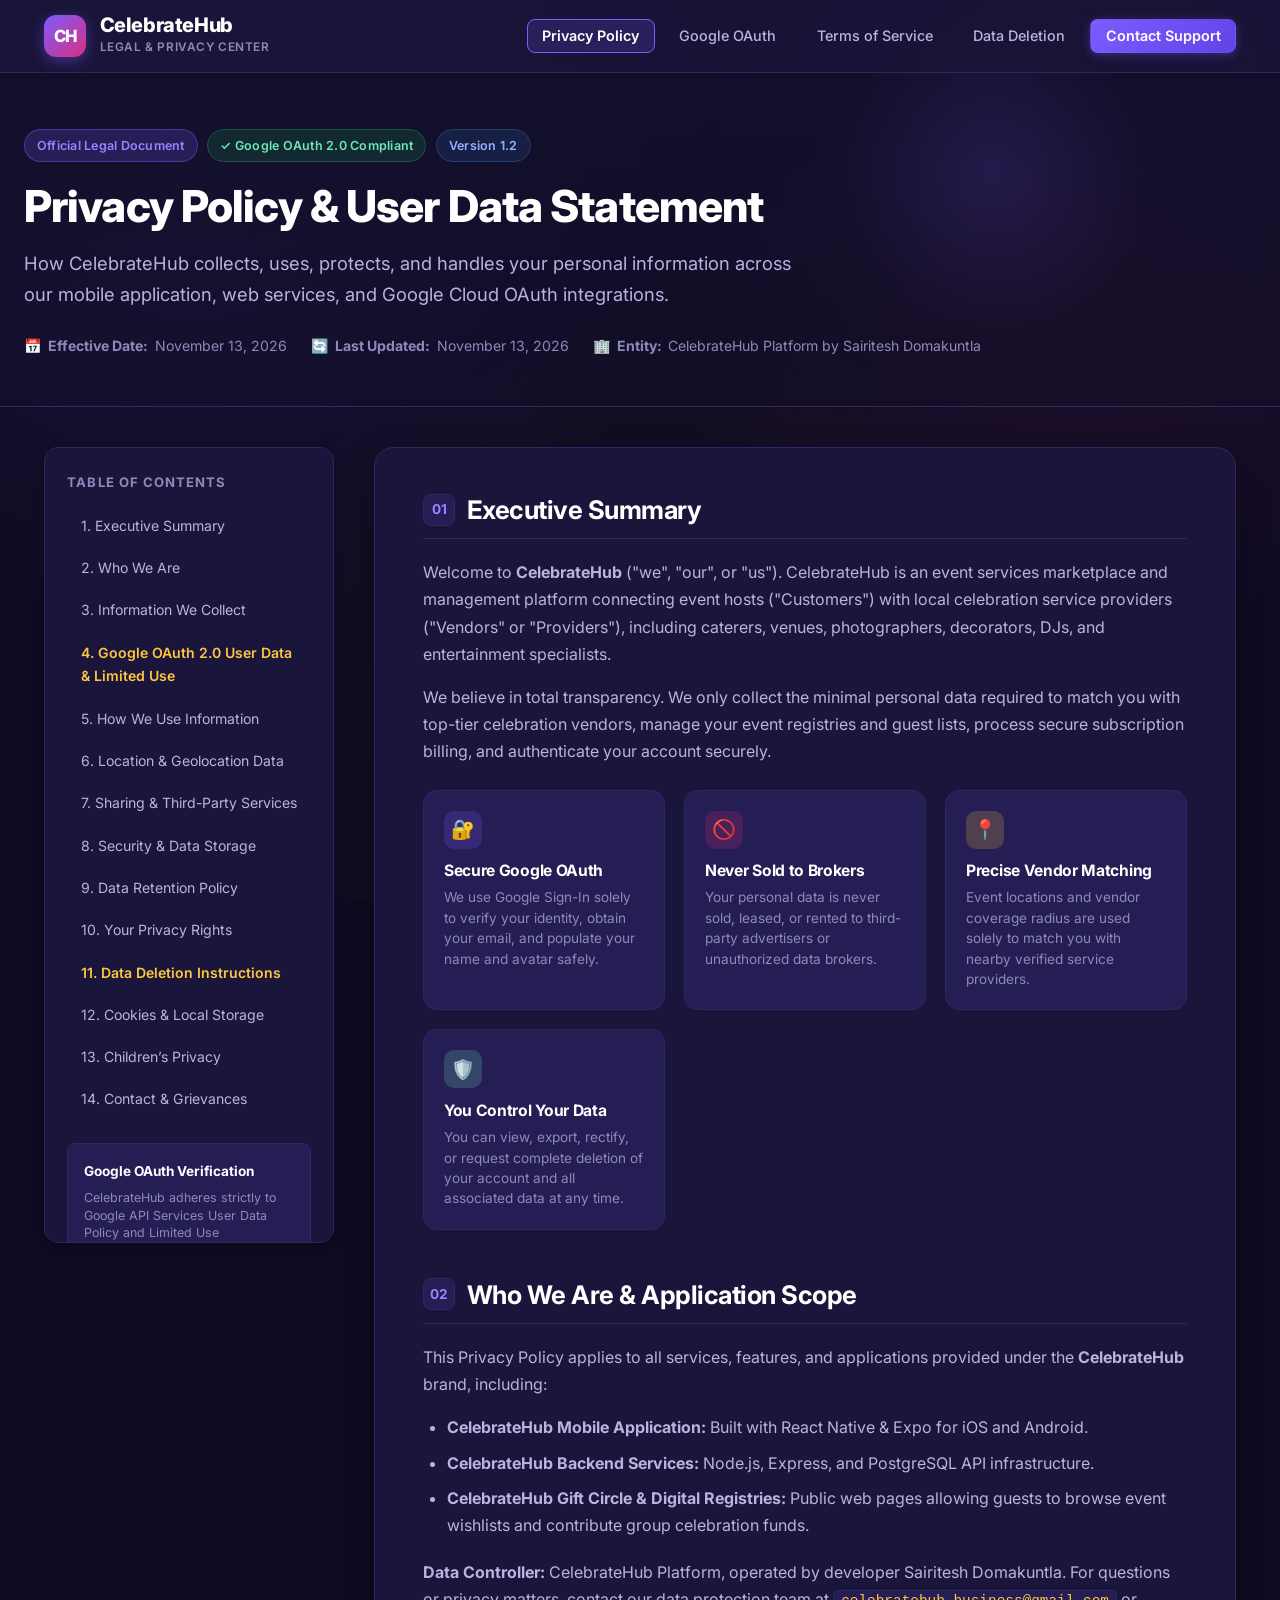
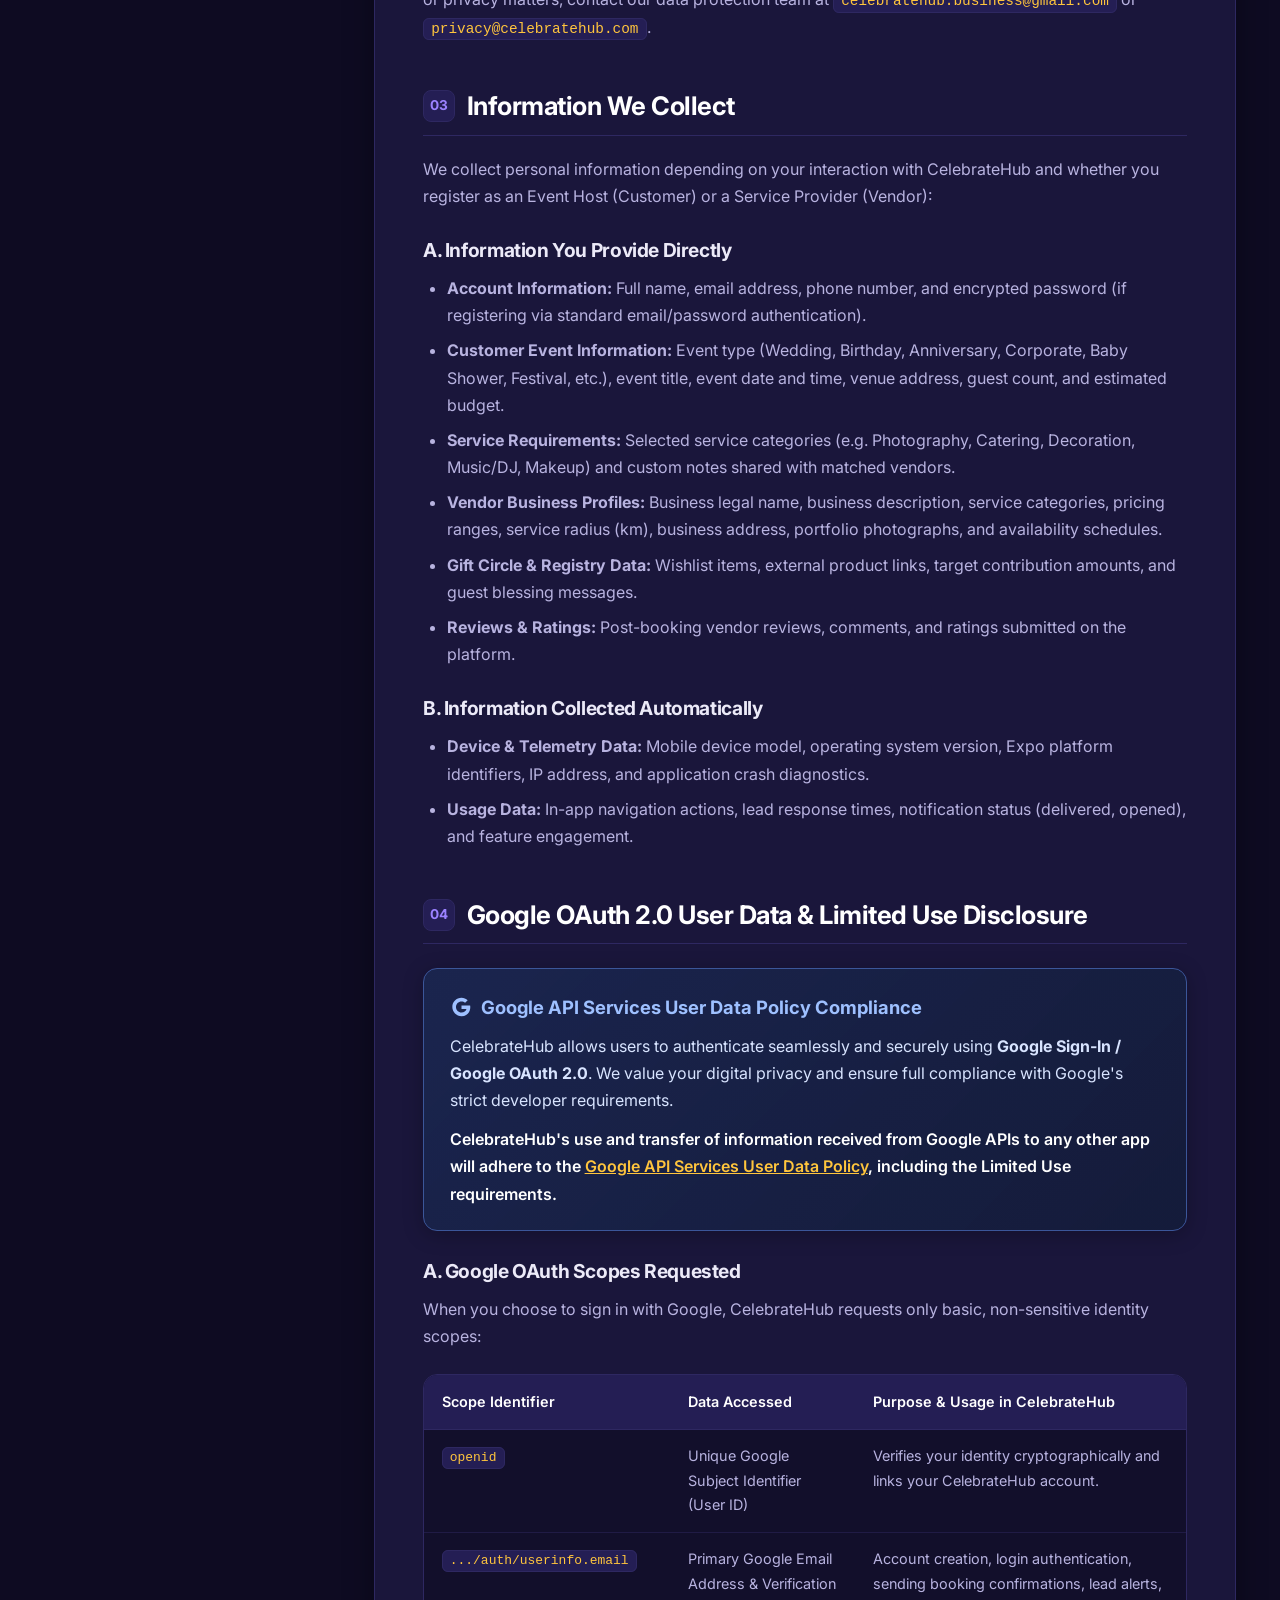
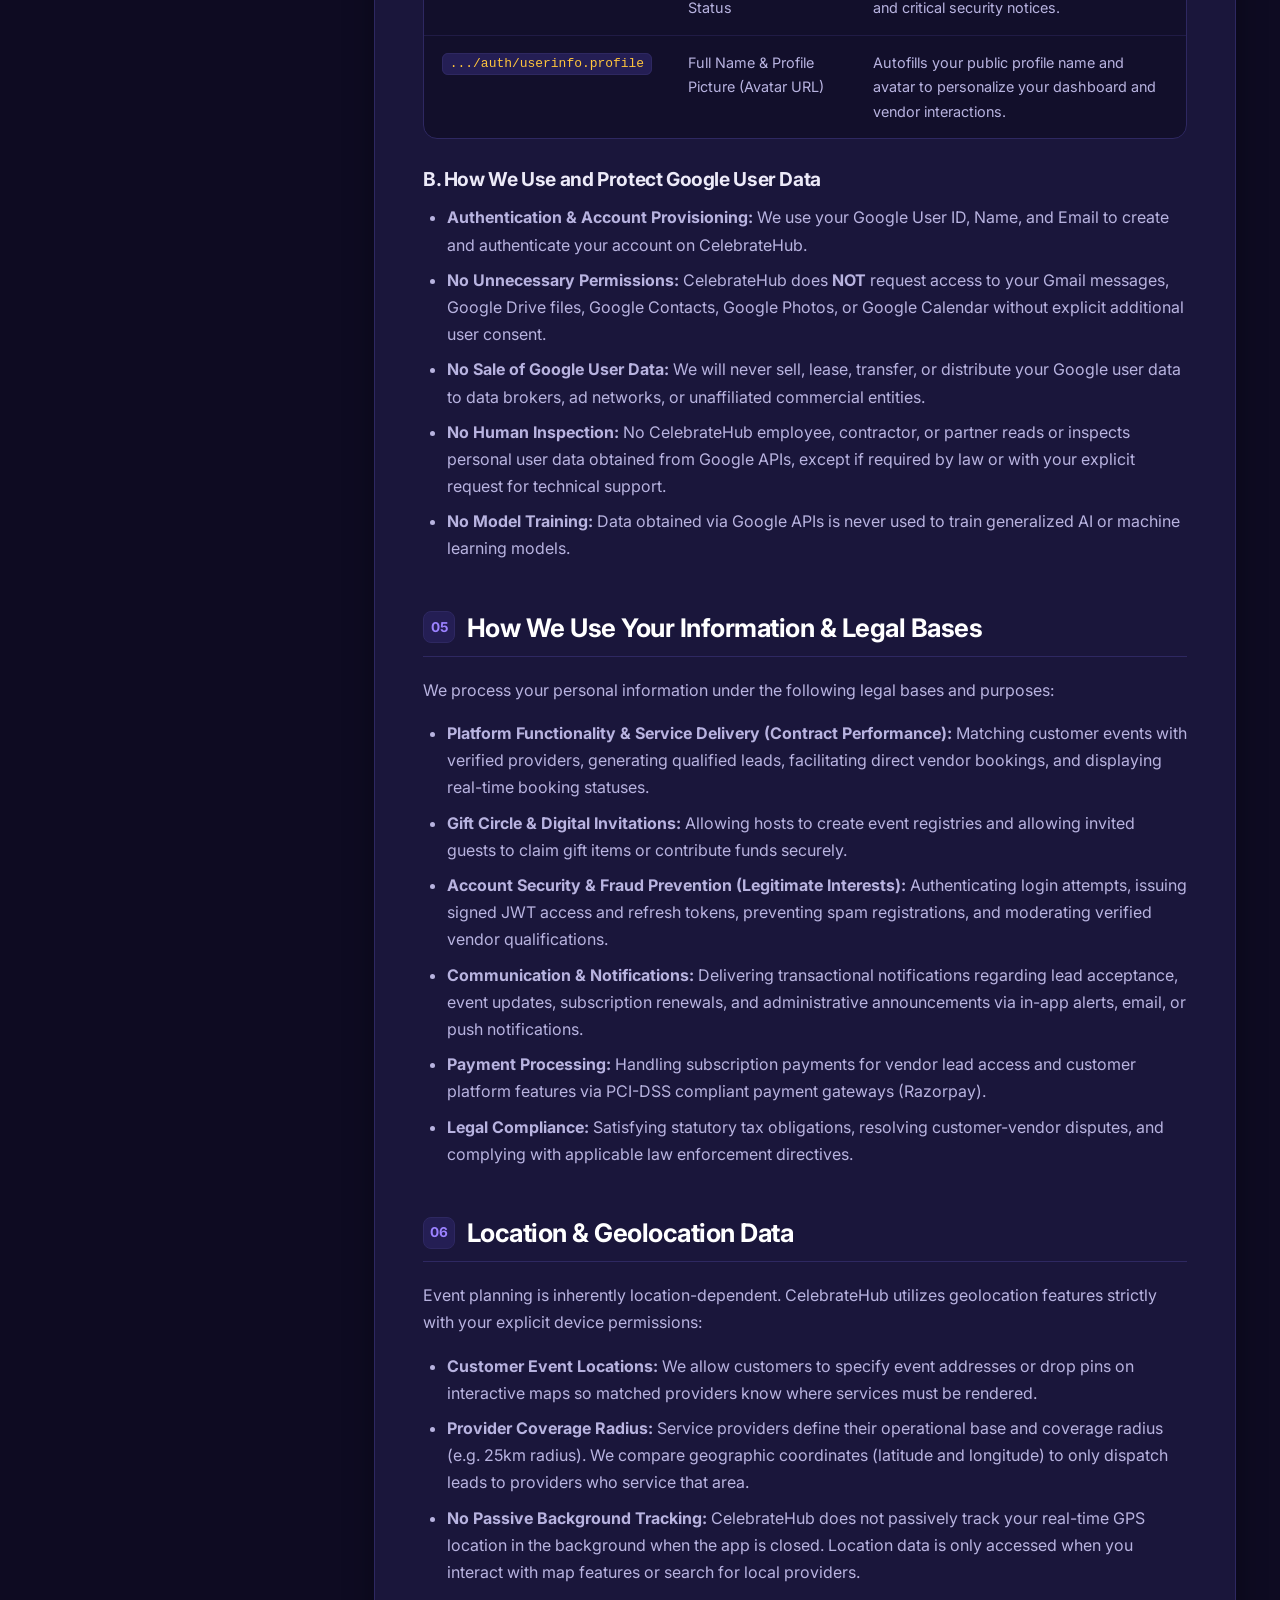
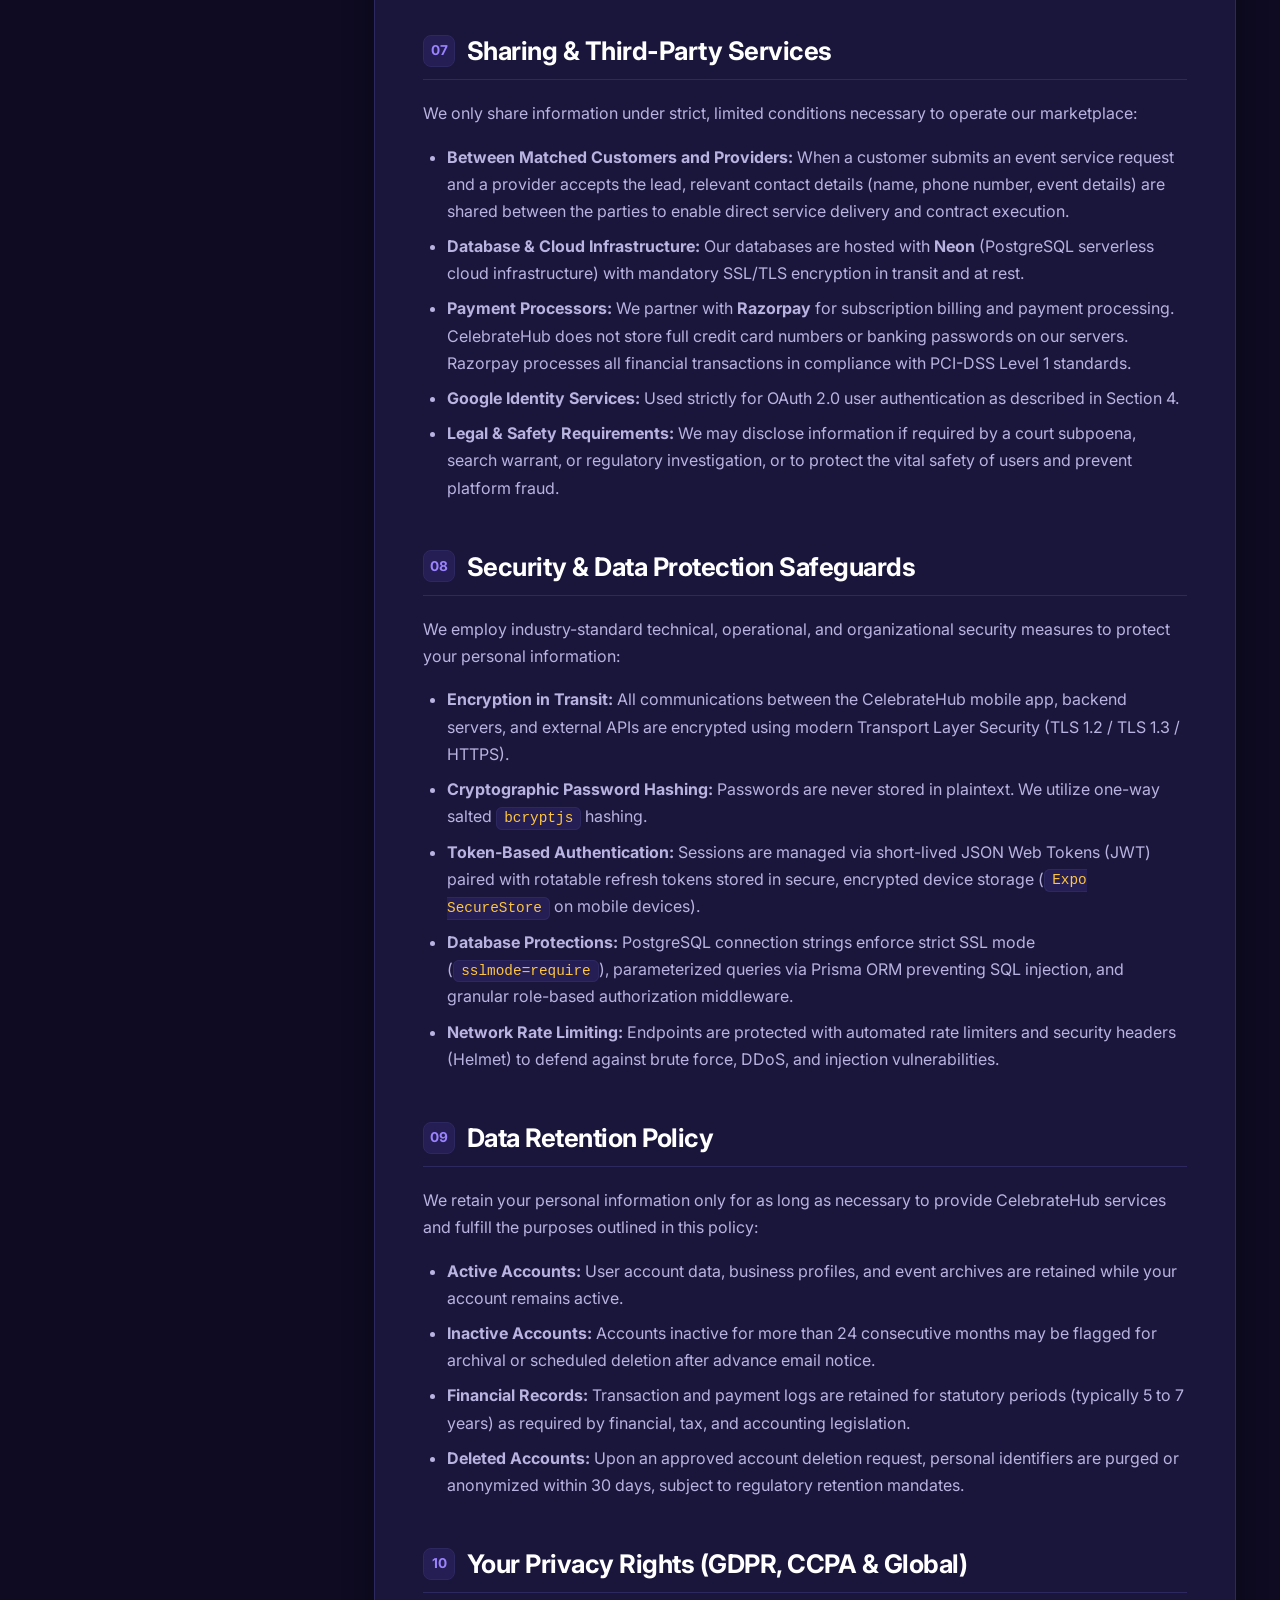
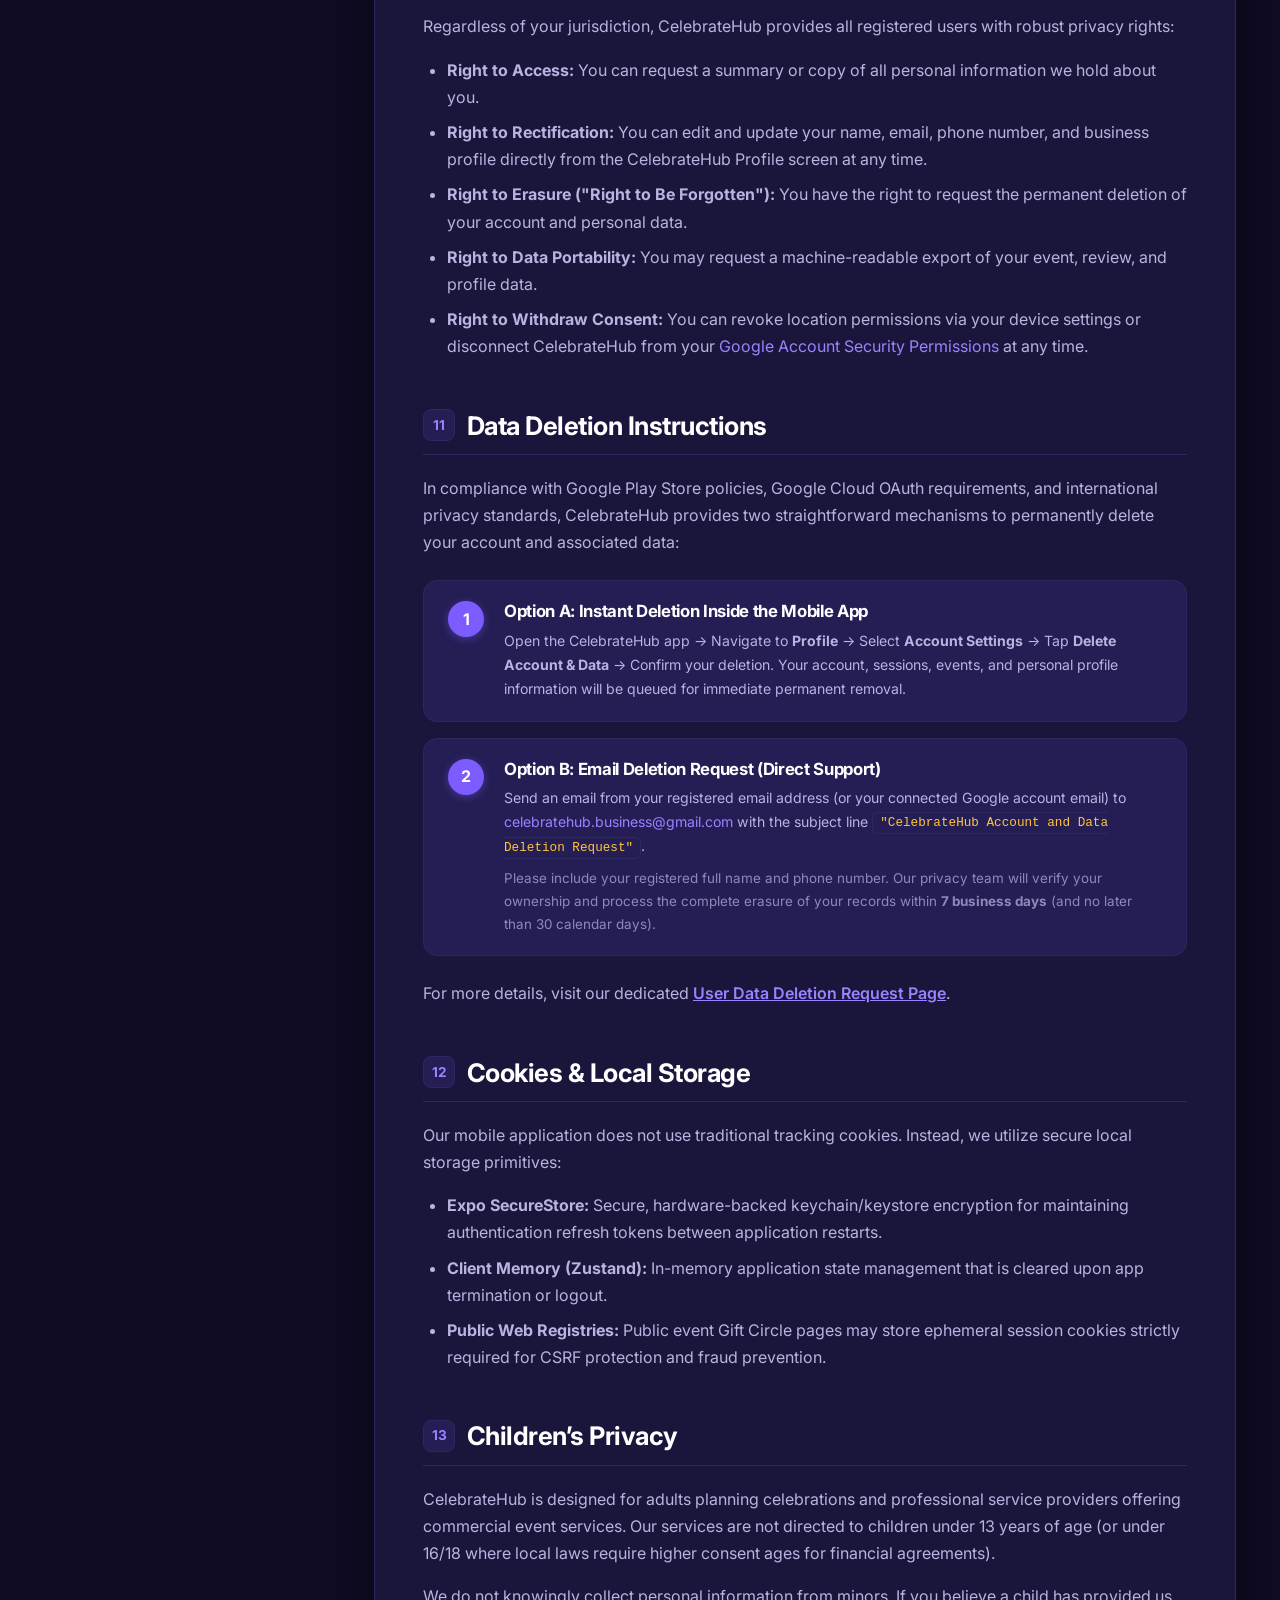
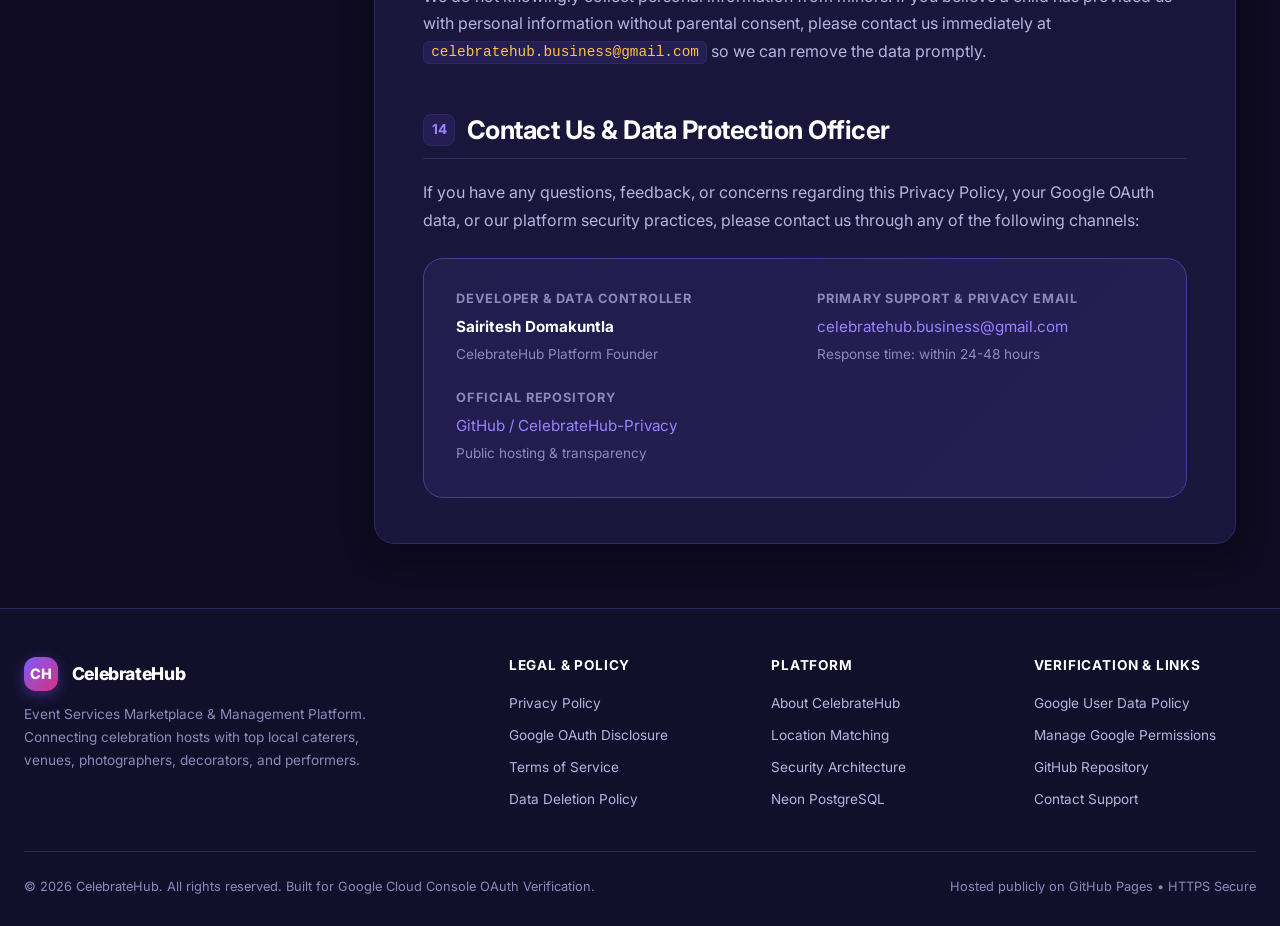
==== commit 04834424: "Update official support and privacy email to celebratehub.business@gmail.com" ====
--- a/index.html
+++ b/index.html
@@ -148,7 +148,7 @@
           <li><strong>CelebrateHub Gift Circle &amp; Digital Registries:</strong> Public web pages allowing guests to browse event wishlists and contribute group celebration funds.</li>
         </ul>
         <p>
-          <strong>Data Controller:</strong> CelebrateHub Platform, operated by developer Sairitesh Domakuntla. For questions or privacy matters, contact our data protection team at <code>sairiteshdomakuntla@gmail.com</code> or <code>privacy@celebratehub.com</code>.
+          <strong>Data Controller:</strong> CelebrateHub Platform, operated by developer Sairitesh Domakuntla. For questions or privacy matters, contact our data protection team at <code>celebratehub.business@gmail.com</code> or <code>privacy@celebratehub.com</code>.
         </p>
       </section>
 
@@ -373,7 +373,7 @@
             <div class="step-body">
               <h4>Option B: Email Deletion Request (Direct Support)</h4>
               <p>
-                Send an email from your registered email address (or your connected Google account email) to <a href="mailto:sairiteshdomakuntla@gmail.com?subject=CelebrateHub%20Account%20and%20Data%20Deletion%20Request">sairiteshdomakuntla@gmail.com</a> with the subject line <code>"CelebrateHub Account and Data Deletion Request"</code>.
+                Send an email from your registered email address (or your connected Google account email) to <a href="mailto:celebratehub.business@gmail.com?subject=CelebrateHub%20Account%20and%20Data%20Deletion%20Request">celebratehub.business@gmail.com</a> with the subject line <code>"CelebrateHub Account and Data Deletion Request"</code>.
               </p>
               <p style="margin-top: 0.5rem; font-size: 0.84rem; color: var(--text-muted);">
                 Please include your registered full name and phone number. Our privacy team will verify your ownership and process the complete erasure of your records within <strong>7 business days</strong> (and no later than 30 calendar days).
@@ -413,7 +413,7 @@
           CelebrateHub is designed for adults planning celebrations and professional service providers offering commercial event services. Our services are not directed to children under 13 years of age (or under 16/18 where local laws require higher consent ages for financial agreements).
         </p>
         <p>
-          We do not knowingly collect personal information from minors. If you believe a child has provided us with personal information without parental consent, please contact us immediately at <code>sairiteshdomakuntla@gmail.com</code> so we can remove the data promptly.
+          We do not knowingly collect personal information from minors. If you believe a child has provided us with personal information without parental consent, please contact us immediately at <code>celebratehub.business@gmail.com</code> so we can remove the data promptly.
         </p>
       </section>
 
@@ -435,7 +435,7 @@
           </div>
           <div class="contact-item">
             <h5>Primary Support &amp; Privacy Email</h5>
-            <p><a href="mailto:sairiteshdomakuntla@gmail.com">sairiteshdomakuntla@gmail.com</a></p>
+            <p><a href="mailto:celebratehub.business@gmail.com">celebratehub.business@gmail.com</a></p>
             <p style="font-size: 0.85rem; color: var(--text-muted); margin-top: 0.2rem;">Response time: within 24-48 hours</p>
           </div>
           <div class="contact-item">
@@ -490,7 +490,7 @@
           <li><a href="https://developers.google.com/terms/api-services-user-data-policy" target="_blank" rel="noopener noreferrer">Google User Data Policy</a></li>
           <li><a href="https://myaccount.google.com/permissions" target="_blank" rel="noopener noreferrer">Manage Google Permissions</a></li>
           <li><a href="https://github.com/sairiteshdomakuntla/CelebrateHub-Privacy" target="_blank" rel="noopener noreferrer">GitHub Repository</a></li>
-          <li><a href="mailto:sairiteshdomakuntla@gmail.com">Contact Support</a></li>
+          <li><a href="mailto:celebratehub.business@gmail.com">Contact Support</a></li>
         </ul>
       </div>
     </div>
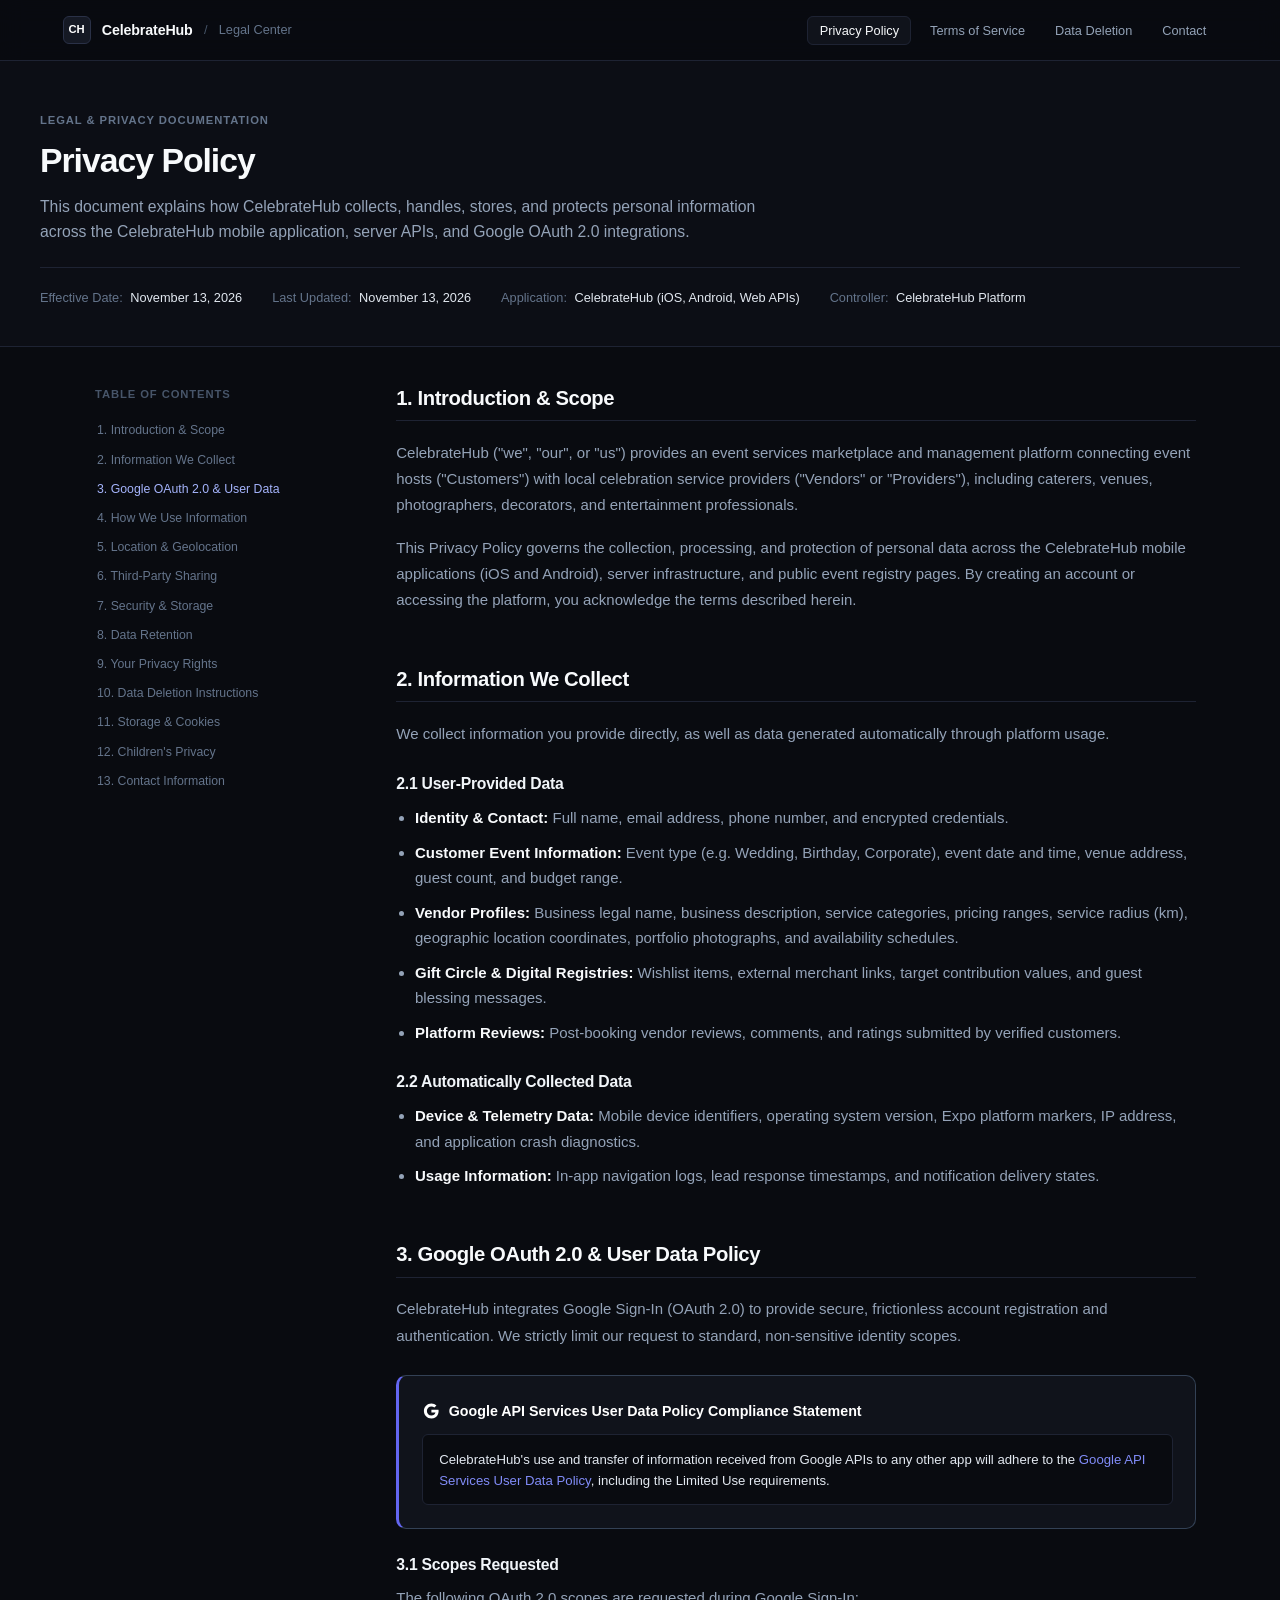
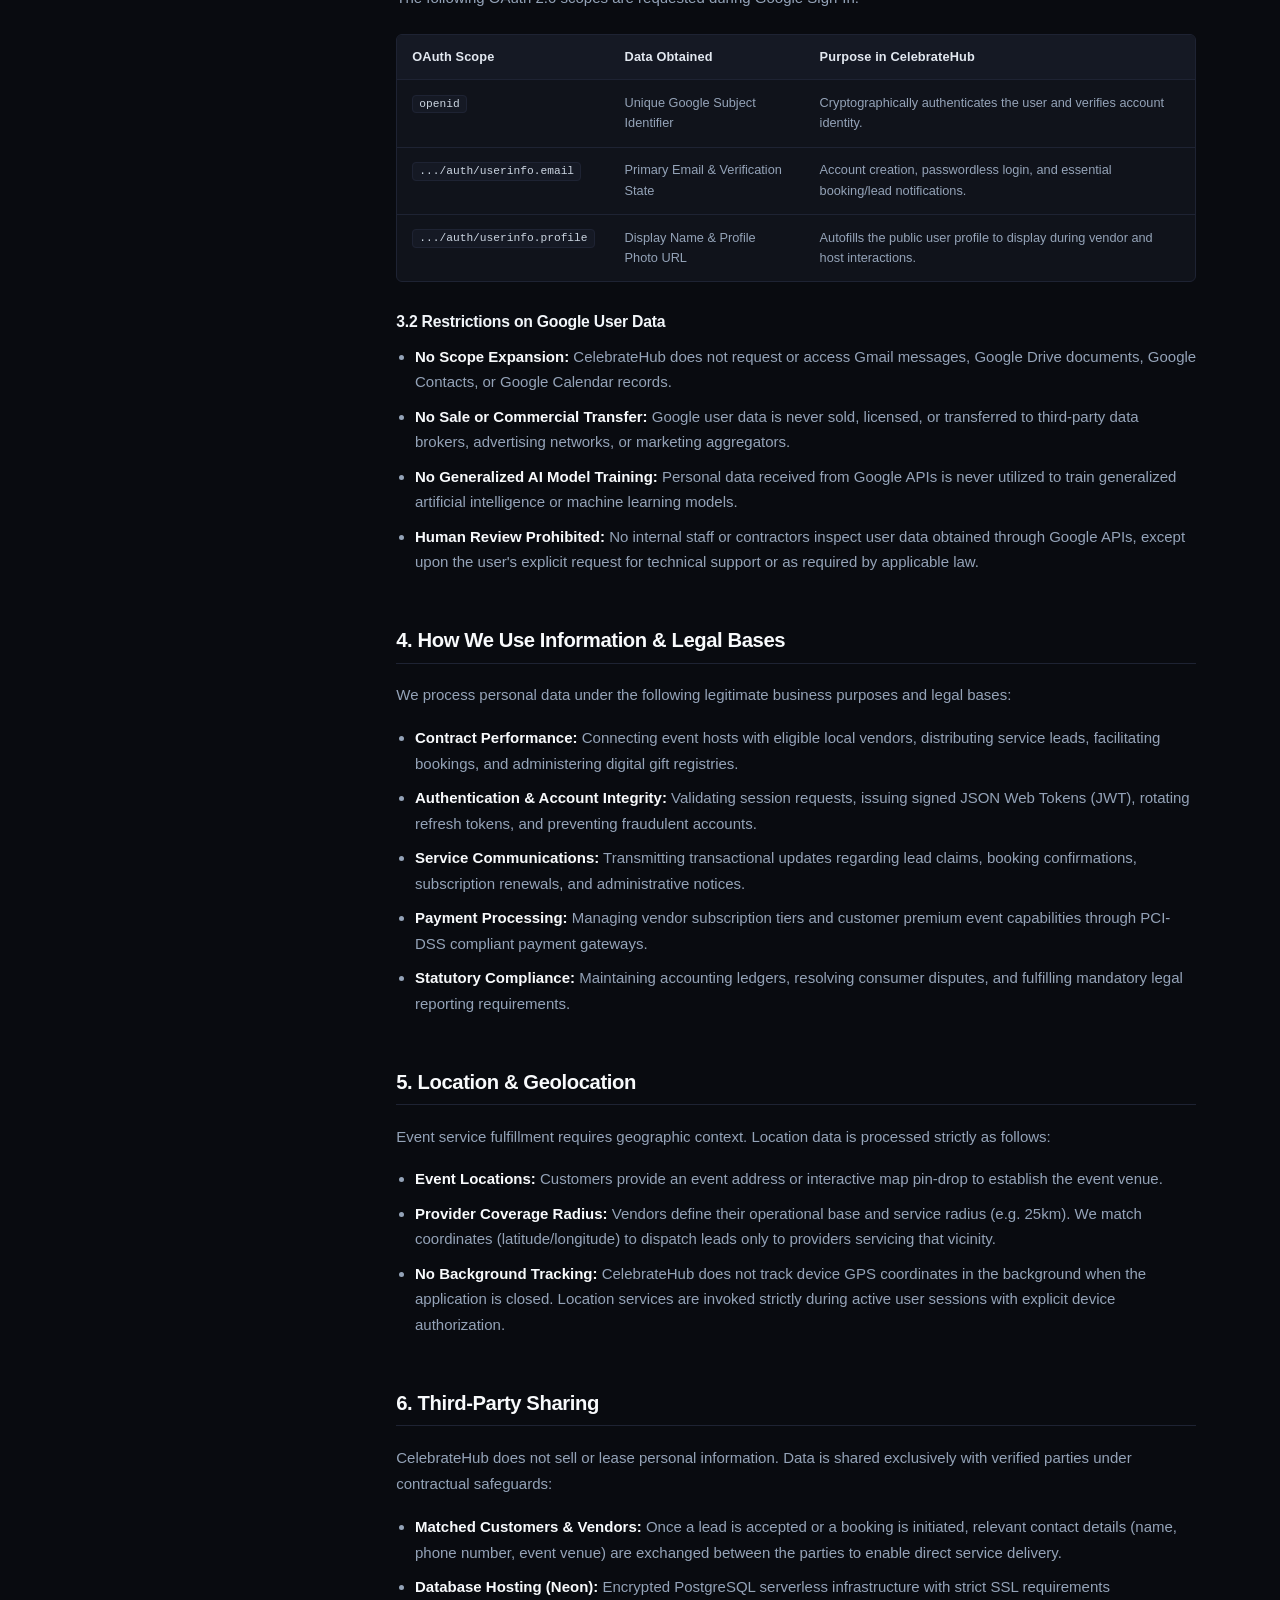
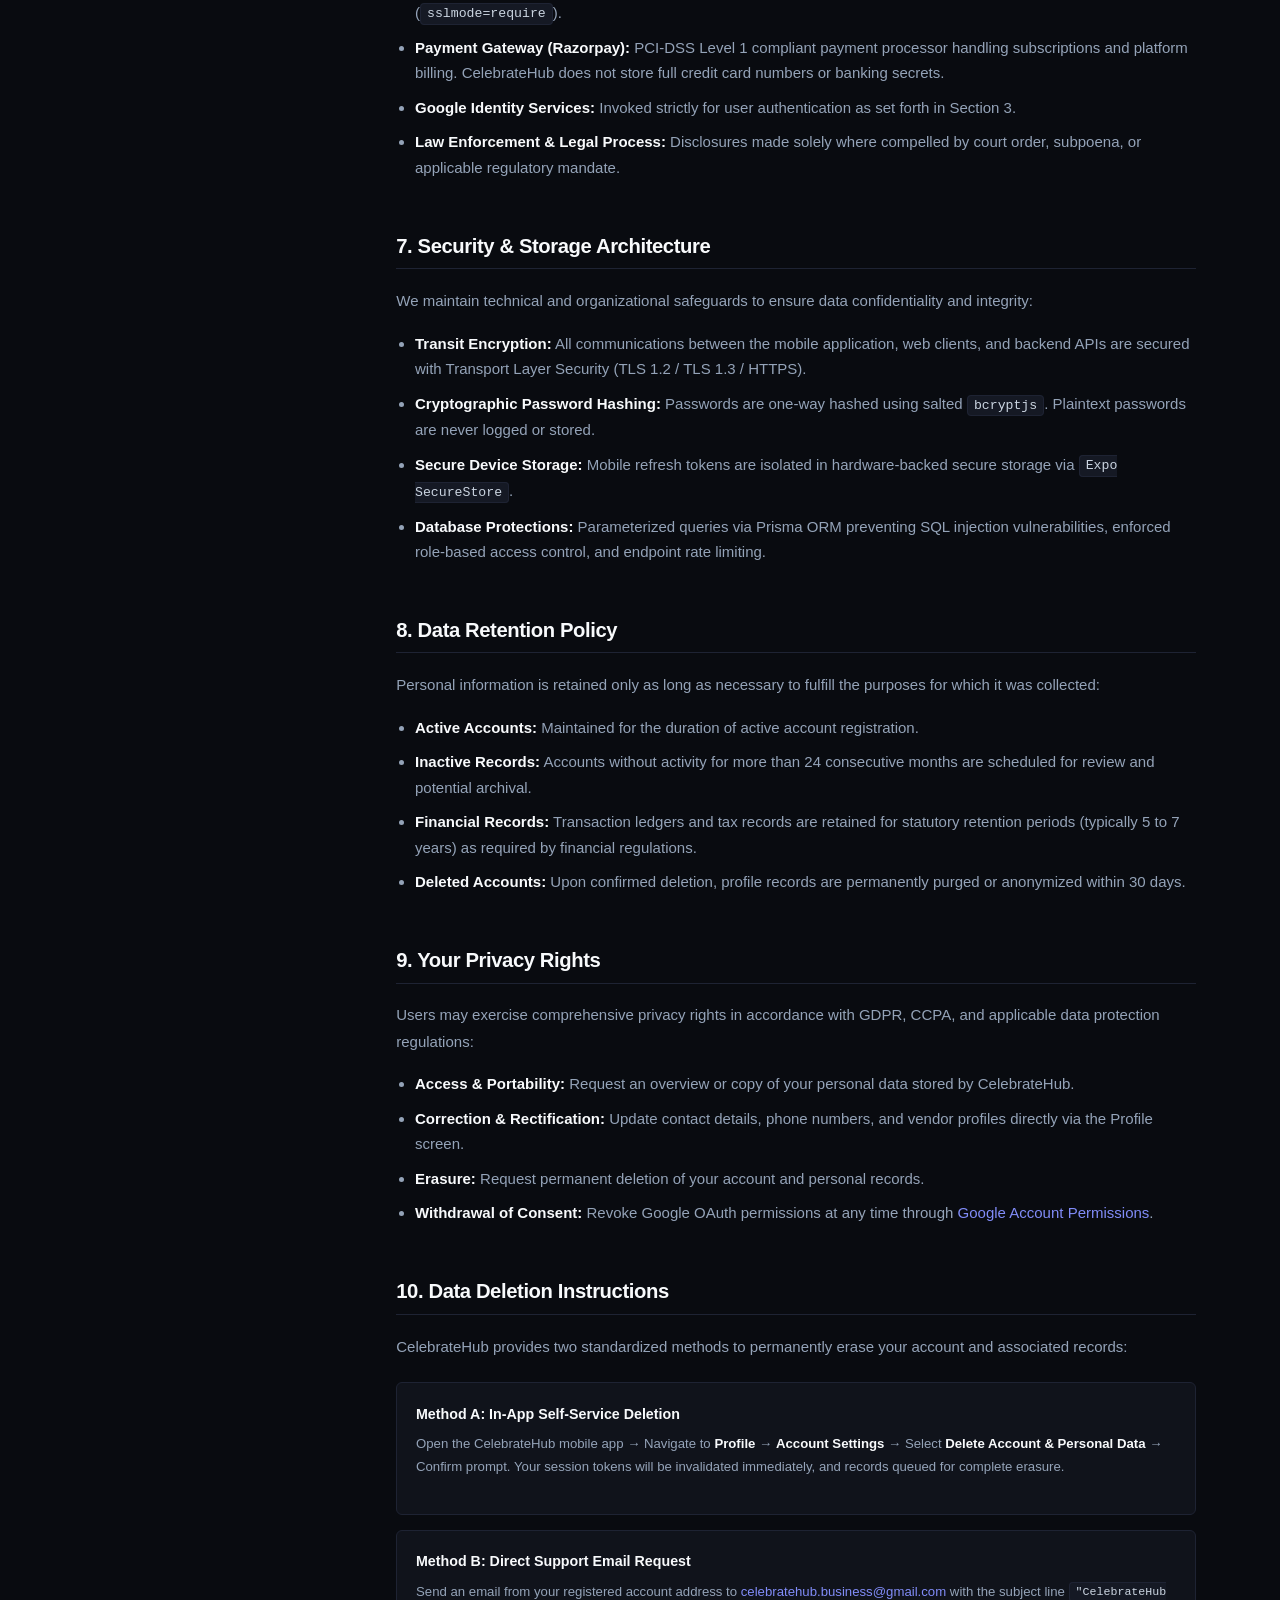
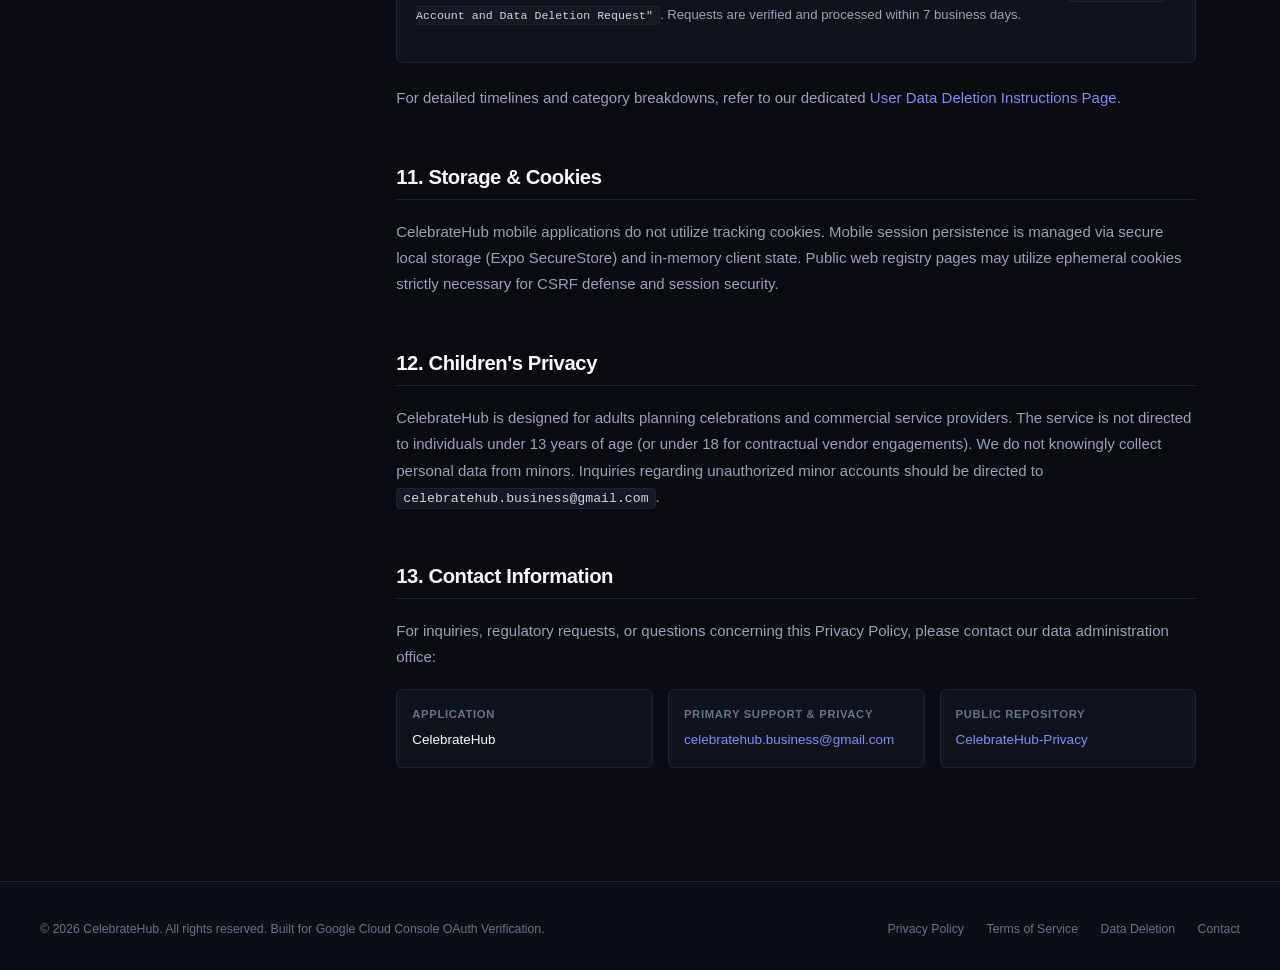
==== commit cbe4d96f: "Refactor UI to minimalist, professional enterprise legal standard" ====
--- a/index.html
+++ b/index.html
@@ -3,445 +3,356 @@
 <head>
   <meta charset="UTF-8">
   <meta name="viewport" content="width=device-width, initial-scale=1.0">
-  <title>Privacy Policy | CelebrateHub — Event Services Marketplace</title>
-  <meta name="description" content="Official Privacy Policy and Google OAuth 2.0 User Data Disclosures for CelebrateHub, the event services marketplace and management platform.">
+  <title>Privacy Policy — CelebrateHub</title>
+  <meta name="description" content="Privacy Policy and Google OAuth 2.0 User Data Statement for CelebrateHub, an event services marketplace and management platform.">
   <meta name="robots" content="index, follow">
   <link rel="canonical" href="https://sairiteshdomakuntla.github.io/CelebrateHub-Privacy/">
   
-  <!-- Favicon / Brand Icon -->
-  <link rel="icon" type="image/svg+xml" href="data:image/svg+xml,<svg xmlns='http://www.w3.org/2000/svg' viewBox='0 0 100 100'><rect width='100' height='100' rx='25' fill='%237C5CFF'/><text x='50%' y='58%' dominant-baseline='middle' text-anchor='middle' font-family='sans-serif' font-weight='800' font-size='42' fill='white'>CH</text></svg>">
-  
-  <link rel="preconnect" href="https://fonts.googleapis.com">
-  <link rel="preconnect" href="https://fonts.gstatic.com" crossorigin>
-  <link href="https://fonts.googleapis.com/css2?family=Inter:wght@400;500;600;700;800&display=swap" rel="stylesheet">
+  <link rel="icon" type="image/svg+xml" href="data:image/svg+xml,<svg xmlns='http://www.w3.org/2000/svg' viewBox='0 0 100 100'><rect width='100' height='100' rx='20' fill='%2310131B'/><rect x='2' y='2' width='96' height='96' rx='18' fill='none' stroke='%232A3147' stroke-width='4'/><text x='50%' y='60%' dominant-baseline='middle' text-anchor='middle' font-family='-apple-system,sans-serif' font-weight='700' font-size='38' fill='%23F8FAFC'>CH</text></svg>">
   <link rel="stylesheet" href="styles.css">
 </head>
 <body>
 
-  <!-- ─── Site Navigation ─── -->
-  <header class="site-header">
-    <div class="nav-container">
-      <a href="index.html" class="brand-wrapper">
-        <div class="brand-monogram">CH</div>
-        <div class="brand-text">
-          <span class="brand-name">CelebrateHub</span>
-          <span class="brand-tagline">Legal &amp; Privacy Center</span>
-        </div>
+  <!-- Top Header Navigation -->
+  <header class="legal-header">
+    <div class="header-inner">
+      <a href="index.html" class="brand-link">
+        <span class="brand-badge">CH</span>
+        <span class="brand-title">CelebrateHub</span>
+        <span class="brand-divider">/</span>
+        <span class="brand-section-name">Legal Center</span>
       </a>
       <nav>
-        <ul class="nav-links">
+        <ul class="header-nav">
           <li><a href="index.html" class="active">Privacy Policy</a></li>
-          <li><a href="#google-data-policy" class="special-link">Google OAuth</a></li>
           <li><a href="terms.html">Terms of Service</a></li>
           <li><a href="data-deletion.html">Data Deletion</a></li>
-          <li><a href="#contact" class="nav-cta">Contact Support</a></li>
+          <li><a href="mailto:celebratehub.business@gmail.com">Contact</a></li>
         </ul>
       </nav>
     </div>
   </header>
 
-  <!-- ─── Hero Section ─── -->
-  <section class="hero-banner">
-    <div class="hero-content">
-      <div class="badge-row">
-        <span class="badge badge-primary">Official Legal Document</span>
-        <span class="badge badge-success">✓ Google OAuth 2.0 Compliant</span>
-        <span class="badge badge-info">Version 1.2</span>
-      </div>
-      <h1 class="hero-title">Privacy Policy &amp; User Data Statement</h1>
-      <p class="hero-subtitle">
-        How CelebrateHub collects, uses, protects, and handles your personal information across our mobile application, web services, and Google Cloud OAuth integrations.
+  <!-- Document Header -->
+  <header class="doc-header">
+    <div class="doc-header-inner">
+      <div class="doc-tag">Legal &amp; Privacy Documentation</div>
+      <h1 class="doc-title">Privacy Policy</h1>
+      <p class="doc-description">
+        This document explains how CelebrateHub collects, handles, stores, and protects personal information across the CelebrateHub mobile application, server APIs, and Google OAuth 2.0 integrations.
       </p>
-      <div class="hero-meta">
-        <span>📅 <strong>Effective Date:</strong> November 13, 2026</span>
-        <span>🔄 <strong>Last Updated:</strong> November 13, 2026</span>
-        <span>🏢 <strong>Entity:</strong> CelebrateHub Platform by Sairitesh Domakuntla</span>
+      <div class="doc-meta">
+        <div class="doc-meta-item">
+          <span class="doc-meta-label">Effective Date:</span>
+          <span class="doc-meta-val">November 13, 2026</span>
+        </div>
+        <div class="doc-meta-item">
+          <span class="doc-meta-label">Last Updated:</span>
+          <span class="doc-meta-val">November 13, 2026</span>
+        </div>
+        <div class="doc-meta-item">
+          <span class="doc-meta-label">Application:</span>
+          <span class="doc-meta-val">CelebrateHub (iOS, Android, Web APIs)</span>
+        </div>
+        <div class="doc-meta-item">
+          <span class="doc-meta-label">Controller:</span>
+          <span class="doc-meta-val">CelebrateHub Platform</span>
+        </div>
       </div>
     </div>
-  </section>
-
-  <!-- ─── Page Layout (Sidebar + Content) ─── -->
-  <div class="page-layout">
-    
-    <!-- Table of Contents Sidebar -->
-    <aside class="sidebar">
-      <div class="sidebar-title">Table of Contents</div>
-      <ul class="toc-list">
-        <li><a href="#overview" class="toc-link">1. Executive Summary</a></li>
-        <li><a href="#who-we-are" class="toc-link">2. Who We Are</a></li>
-        <li><a href="#information-we-collect" class="toc-link">3. Information We Collect</a></li>
-        <li><a href="#google-data-policy" class="toc-link special-link">4. Google OAuth 2.0 User Data &amp; Limited Use</a></li>
-        <li><a href="#how-we-use-information" class="toc-link">5. How We Use Information</a></li>
-        <li><a href="#location-data" class="toc-link">6. Location &amp; Geolocation Data</a></li>
-        <li><a href="#information-sharing" class="toc-link">7. Sharing &amp; Third-Party Services</a></li>
-        <li><a href="#data-storage-security" class="toc-link">8. Security &amp; Data Storage</a></li>
-        <li><a href="#data-retention" class="toc-link">9. Data Retention Policy</a></li>
-        <li><a href="#user-rights" class="toc-link">10. Your Privacy Rights</a></li>
-        <li><a href="#data-deletion" class="toc-link special-link">11. Data Deletion Instructions</a></li>
-        <li><a href="#cookies" class="toc-link">12. Cookies &amp; Local Storage</a></li>
-        <li><a href="#children" class="toc-link">13. Children’s Privacy</a></li>
-        <li><a href="#contact" class="toc-link">14. Contact &amp; Grievances</a></li>
+  </header>
+
+  <!-- Two-Column Layout -->
+  <div class="legal-layout">
+
+    <!-- Table of Contents -->
+    <aside class="legal-toc">
+      <div class="toc-heading">Table of Contents</div>
+      <ul class="toc-nav">
+        <li class="toc-item"><a href="#introduction">1. Introduction &amp; Scope</a></li>
+        <li class="toc-item"><a href="#information-collected">2. Information We Collect</a></li>
+        <li class="toc-item highlight"><a href="#google-data-policy">3. Google OAuth 2.0 &amp; User Data</a></li>
+        <li class="toc-item"><a href="#how-we-use-information">4. How We Use Information</a></li>
+        <li class="toc-item"><a href="#location-data">5. Location &amp; Geolocation</a></li>
+        <li class="toc-item"><a href="#third-parties">6. Third-Party Sharing</a></li>
+        <li class="toc-item"><a href="#data-security">7. Security &amp; Storage</a></li>
+        <li class="toc-item"><a href="#data-retention">8. Data Retention</a></li>
+        <li class="toc-item"><a href="#user-rights">9. Your Privacy Rights</a></li>
+        <li class="toc-item"><a href="#data-deletion">10. Data Deletion Instructions</a></li>
+        <li class="toc-item"><a href="#local-storage">11. Storage &amp; Cookies</a></li>
+        <li class="toc-item"><a href="#children">12. Children's Privacy</a></li>
+        <li class="toc-item"><a href="#contact">13. Contact Information</a></li>
       </ul>
-
-      <div class="sidebar-cta-box">
-        <div class="sidebar-cta-title">Google OAuth Verification</div>
-        <div class="sidebar-cta-desc">
-          CelebrateHub adheres strictly to Google API Services User Data Policy and Limited Use requirements.
-        </div>
-        <a href="#google-data-policy" class="btn-sidebar">View Google Disclosure</a>
-      </div>
     </aside>
 
-    <!-- Main Content -->
-    <main class="policy-content">
-
-      <!-- Section 1: Executive Summary -->
-      <section id="overview">
-        <div class="section-header">
-          <span class="section-num">01</span>
-          <h2>Executive Summary</h2>
-        </div>
-        <p>
-          Welcome to <strong>CelebrateHub</strong> ("we", "our", or "us"). CelebrateHub is an event services marketplace and management platform connecting event hosts ("Customers") with local celebration service providers ("Vendors" or "Providers"), including caterers, venues, photographers, decorators, DJs, and entertainment specialists.
-        </p>
-        <p>
-          We believe in total transparency. We only collect the minimal personal data required to match you with top-tier celebration vendors, manage your event registries and guest lists, process secure subscription billing, and authenticate your account securely.
-        </p>
-
-        <!-- Summary Grid -->
-        <div class="summary-grid">
-          <div class="summary-card">
-            <div class="summary-icon icon-purple">🔐</div>
-            <h4>Secure Google OAuth</h4>
-            <p>We use Google Sign-In solely to verify your identity, obtain your email, and populate your name and avatar safely.</p>
-          </div>
-          <div class="summary-card">
-            <div class="summary-icon icon-pink">🚫</div>
-            <h4>Never Sold to Brokers</h4>
-            <p>Your personal data is never sold, leased, or rented to third-party advertisers or unauthorized data brokers.</p>
-          </div>
-          <div class="summary-card">
-            <div class="summary-icon icon-amber">📍</div>
-            <h4>Precise Vendor Matching</h4>
-            <p>Event locations and vendor coverage radius are used solely to match you with nearby verified service providers.</p>
-          </div>
-          <div class="summary-card">
-            <div class="summary-icon icon-green">🛡️</div>
-            <h4>You Control Your Data</h4>
-            <p>You can view, export, rectify, or request complete deletion of your account and all associated data at any time.</p>
-          </div>
-        </div>
-      </section>
-
-      <!-- Section 2: Who We Are -->
-      <section id="who-we-are">
-        <div class="section-header">
-          <span class="section-num">02</span>
-          <h2>Who We Are &amp; Application Scope</h2>
-        </div>
-        <p>
-          This Privacy Policy applies to all services, features, and applications provided under the <strong>CelebrateHub</strong> brand, including:
-        </p>
-        <ul>
-          <li><strong>CelebrateHub Mobile Application:</strong> Built with React Native &amp; Expo for iOS and Android.</li>
-          <li><strong>CelebrateHub Backend Services:</strong> Node.js, Express, and PostgreSQL API infrastructure.</li>
-          <li><strong>CelebrateHub Gift Circle &amp; Digital Registries:</strong> Public web pages allowing guests to browse event wishlists and contribute group celebration funds.</li>
-        </ul>
-        <p>
-          <strong>Data Controller:</strong> CelebrateHub Platform, operated by developer Sairitesh Domakuntla. For questions or privacy matters, contact our data protection team at <code>celebratehub.business@gmail.com</code> or <code>privacy@celebratehub.com</code>.
-        </p>
-      </section>
-
-      <!-- Section 3: Information We Collect -->
-      <section id="information-we-collect">
-        <div class="section-header">
-          <span class="section-num">03</span>
-          <h2>Information We Collect</h2>
-        </div>
-        <p>
-          We collect personal information depending on your interaction with CelebrateHub and whether you register as an Event Host (Customer) or a Service Provider (Vendor):
-        </p>
-
-        <h3>A. Information You Provide Directly</h3>
-        <ul>
-          <li><strong>Account Information:</strong> Full name, email address, phone number, and encrypted password (if registering via standard email/password authentication).</li>
-          <li><strong>Customer Event Information:</strong> Event type (Wedding, Birthday, Anniversary, Corporate, Baby Shower, Festival, etc.), event title, event date and time, venue address, guest count, and estimated budget.</li>
-          <li><strong>Service Requirements:</strong> Selected service categories (e.g. Photography, Catering, Decoration, Music/DJ, Makeup) and custom notes shared with matched vendors.</li>
-          <li><strong>Vendor Business Profiles:</strong> Business legal name, business description, service categories, pricing ranges, service radius (km), business address, portfolio photographs, and availability schedules.</li>
-          <li><strong>Gift Circle &amp; Registry Data:</strong> Wishlist items, external product links, target contribution amounts, and guest blessing messages.</li>
-          <li><strong>Reviews &amp; Ratings:</strong> Post-booking vendor reviews, comments, and ratings submitted on the platform.</li>
-        </ul>
-
-        <h3>B. Information Collected Automatically</h3>
-        <ul>
-          <li><strong>Device &amp; Telemetry Data:</strong> Mobile device model, operating system version, Expo platform identifiers, IP address, and application crash diagnostics.</li>
-          <li><strong>Usage Data:</strong> In-app navigation actions, lead response times, notification status (delivered, opened), and feature engagement.</li>
-        </ul>
-      </section>
-
-      <!-- Section 4: Google OAuth 2.0 User Data (CRITICAL GOOGLE CLOUD CONSOLE SECTION) -->
-      <section id="google-data-policy">
-        <div class="section-header">
-          <span class="section-num">04</span>
-          <h2>Google OAuth 2.0 User Data &amp; Limited Use Disclosure</h2>
-        </div>
-
-        <div class="callout callout-google">
-          <div class="callout-title">
-            <svg width="22" height="22" viewBox="0 0 24 24" fill="currentColor">
+    <!-- Main Legal Article -->
+    <main class="legal-article">
+
+      <!-- Section 1 -->
+      <section id="introduction" class="legal-section">
+        <div class="legal-section-header">
+          <h2 class="legal-section-title">1. Introduction &amp; Scope</h2>
+        </div>
+        <p>
+          CelebrateHub ("we", "our", or "us") provides an event services marketplace and management platform connecting event hosts ("Customers") with local celebration service providers ("Vendors" or "Providers"), including caterers, venues, photographers, decorators, and entertainment professionals.
+        </p>
+        <p>
+          This Privacy Policy governs the collection, processing, and protection of personal data across the CelebrateHub mobile applications (iOS and Android), server infrastructure, and public event registry pages. By creating an account or accessing the platform, you acknowledge the terms described herein.
+        </p>
+      </section>
+
+      <!-- Section 2 -->
+      <section id="information-collected" class="legal-section">
+        <div class="legal-section-header">
+          <h2 class="legal-section-title">2. Information We Collect</h2>
+        </div>
+        <p>We collect information you provide directly, as well as data generated automatically through platform usage.</p>
+
+        <h3>2.1 User-Provided Data</h3>
+        <ul>
+          <li><strong>Identity &amp; Contact:</strong> Full name, email address, phone number, and encrypted credentials.</li>
+          <li><strong>Customer Event Information:</strong> Event type (e.g. Wedding, Birthday, Corporate), event date and time, venue address, guest count, and budget range.</li>
+          <li><strong>Vendor Profiles:</strong> Business legal name, business description, service categories, pricing ranges, service radius (km), geographic location coordinates, portfolio photographs, and availability schedules.</li>
+          <li><strong>Gift Circle &amp; Digital Registries:</strong> Wishlist items, external merchant links, target contribution values, and guest blessing messages.</li>
+          <li><strong>Platform Reviews:</strong> Post-booking vendor reviews, comments, and ratings submitted by verified customers.</li>
+        </ul>
+
+        <h3>2.2 Automatically Collected Data</h3>
+        <ul>
+          <li><strong>Device &amp; Telemetry Data:</strong> Mobile device identifiers, operating system version, Expo platform markers, IP address, and application crash diagnostics.</li>
+          <li><strong>Usage Information:</strong> In-app navigation logs, lead response timestamps, and notification delivery states.</li>
+        </ul>
+      </section>
+
+      <!-- Section 3: Google OAuth 2.0 (Google Verification Core Section) -->
+      <section id="google-data-policy" class="legal-section">
+        <div class="legal-section-header">
+          <h2 class="legal-section-title">3. Google OAuth 2.0 &amp; User Data Policy</h2>
+        </div>
+        <p>
+          CelebrateHub integrates Google Sign-In (OAuth 2.0) to provide secure, frictionless account registration and authentication. We strictly limit our request to standard, non-sensitive identity scopes.
+        </p>
+
+        <!-- Official Compliance Card -->
+        <div class="compliance-box">
+          <div class="compliance-box-header">
+            <svg width="18" height="18" viewBox="0 0 24 24" fill="currentColor">
               <path d="M12.545,10.239v3.821h5.445c-0.712,2.315-2.647,3.972-5.445,3.972c-3.332,0-6.033-2.701-6.033-6.032s2.701-6.032,6.033-6.032c1.498,0,2.866,0.549,3.921,1.453l2.814-2.814C17.503,2.988,15.139,2,12.545,2C7.021,2,2.543,6.477,2.543,12s4.478,10,10.002,10c8.396,0,10.249-7.85,9.426-11.761H12.545z"/>
             </svg>
-            Google API Services User Data Policy Compliance
-          </div>
-          <p style="margin-bottom: 0.75rem; color: #D8E4FF;">
-            CelebrateHub allows users to authenticate seamlessly and securely using <strong>Google Sign-In / Google OAuth 2.0</strong>. We value your digital privacy and ensure full compliance with Google's strict developer requirements.
-          </p>
-          <p style="margin-bottom: 0; font-weight: 600; color: #FFFFFF;">
-            CelebrateHub's use and transfer of information received from Google APIs to any other app will adhere to the <a href="https://developers.google.com/terms/api-services-user-data-policy" target="_blank" rel="noopener noreferrer" style="color: #FFC53D; text-decoration: underline;">Google API Services User Data Policy</a>, including the Limited Use requirements.
-          </p>
-        </div>
-
-        <h3>A. Google OAuth Scopes Requested</h3>
-        <p>When you choose to sign in with Google, CelebrateHub requests only basic, non-sensitive identity scopes:</p>
-
-        <div class="table-wrapper">
-          <table>
+            Google API Services User Data Policy Compliance Statement
+          </div>
+          <div class="compliance-quote">
+            CelebrateHub's use and transfer of information received from Google APIs to any other app will adhere to the <a href="https://developers.google.com/terms/api-services-user-data-policy" target="_blank" rel="noopener noreferrer">Google API Services User Data Policy</a>, including the Limited Use requirements.
+          </div>
+        </div>
+
+        <h3>3.1 Scopes Requested</h3>
+        <p>The following OAuth 2.0 scopes are requested during Google Sign-In:</p>
+
+        <div class="table-container">
+          <table class="data-table">
             <thead>
               <tr>
-                <th>Scope Identifier</th>
-                <th>Data Accessed</th>
-                <th>Purpose &amp; Usage in CelebrateHub</th>
+                <th>OAuth Scope</th>
+                <th>Data Obtained</th>
+                <th>Purpose in CelebrateHub</th>
               </tr>
             </thead>
             <tbody>
               <tr>
                 <td><code>openid</code></td>
-                <td>Unique Google Subject Identifier (User ID)</td>
-                <td>Verifies your identity cryptographically and links your CelebrateHub account.</td>
+                <td>Unique Google Subject Identifier</td>
+                <td>Cryptographically authenticates the user and verifies account identity.</td>
               </tr>
               <tr>
                 <td><code>.../auth/userinfo.email</code></td>
-                <td>Primary Google Email Address &amp; Verification Status</td>
-                <td>Account creation, login authentication, sending booking confirmations, lead alerts, and critical security notices.</td>
+                <td>Primary Email &amp; Verification State</td>
+                <td>Account creation, passwordless login, and essential booking/lead notifications.</td>
               </tr>
               <tr>
                 <td><code>.../auth/userinfo.profile</code></td>
-                <td>Full Name &amp; Profile Picture (Avatar URL)</td>
-                <td>Autofills your public profile name and avatar to personalize your dashboard and vendor interactions.</td>
+                <td>Display Name &amp; Profile Photo URL</td>
+                <td>Autofills the public user profile to display during vendor and host interactions.</td>
               </tr>
             </tbody>
           </table>
         </div>
 
-        <h3>B. How We Use and Protect Google User Data</h3>
-        <ul>
-          <li><strong>Authentication &amp; Account Provisioning:</strong> We use your Google User ID, Name, and Email to create and authenticate your account on CelebrateHub.</li>
-          <li><strong>No Unnecessary Permissions:</strong> CelebrateHub does <strong>NOT</strong> request access to your Gmail messages, Google Drive files, Google Contacts, Google Photos, or Google Calendar without explicit additional user consent.</li>
-          <li><strong>No Sale of Google User Data:</strong> We will never sell, lease, transfer, or distribute your Google user data to data brokers, ad networks, or unaffiliated commercial entities.</li>
-          <li><strong>No Human Inspection:</strong> No CelebrateHub employee, contractor, or partner reads or inspects personal user data obtained from Google APIs, except if required by law or with your explicit request for technical support.</li>
-          <li><strong>No Model Training:</strong> Data obtained via Google APIs is never used to train generalized AI or machine learning models.</li>
-        </ul>
-      </section>
-
-      <!-- Section 5: How We Use Information -->
-      <section id="how-we-use-information">
-        <div class="section-header">
-          <span class="section-num">05</span>
-          <h2>How We Use Your Information &amp; Legal Bases</h2>
-        </div>
-        <p>We process your personal information under the following legal bases and purposes:</p>
-        <ul>
-          <li><strong>Platform Functionality &amp; Service Delivery (Contract Performance):</strong> Matching customer events with verified providers, generating qualified leads, facilitating direct vendor bookings, and displaying real-time booking statuses.</li>
-          <li><strong>Gift Circle &amp; Digital Invitations:</strong> Allowing hosts to create event registries and allowing invited guests to claim gift items or contribute funds securely.</li>
-          <li><strong>Account Security &amp; Fraud Prevention (Legitimate Interests):</strong> Authenticating login attempts, issuing signed JWT access and refresh tokens, preventing spam registrations, and moderating verified vendor qualifications.</li>
-          <li><strong>Communication &amp; Notifications:</strong> Delivering transactional notifications regarding lead acceptance, event updates, subscription renewals, and administrative announcements via in-app alerts, email, or push notifications.</li>
-          <li><strong>Payment Processing:</strong> Handling subscription payments for vendor lead access and customer platform features via PCI-DSS compliant payment gateways (Razorpay).</li>
-          <li><strong>Legal Compliance:</strong> Satisfying statutory tax obligations, resolving customer-vendor disputes, and complying with applicable law enforcement directives.</li>
-        </ul>
-      </section>
-
-      <!-- Section 6: Location & Geolocation Data -->
-      <section id="location-data">
-        <div class="section-header">
-          <span class="section-num">06</span>
-          <h2>Location &amp; Geolocation Data</h2>
-        </div>
-        <p>
-          Event planning is inherently location-dependent. CelebrateHub utilizes geolocation features strictly with your explicit device permissions:
-        </p>
-        <ul>
-          <li><strong>Customer Event Locations:</strong> We allow customers to specify event addresses or drop pins on interactive maps so matched providers know where services must be rendered.</li>
-          <li><strong>Provider Coverage Radius:</strong> Service providers define their operational base and coverage radius (e.g. 25km radius). We compare geographic coordinates (latitude and longitude) to only dispatch leads to providers who service that area.</li>
-          <li><strong>No Passive Background Tracking:</strong> CelebrateHub does not passively track your real-time GPS location in the background when the app is closed. Location data is only accessed when you interact with map features or search for local providers.</li>
-        </ul>
-      </section>
-
-      <!-- Section 7: Information Sharing -->
-      <section id="information-sharing">
-        <div class="section-header">
-          <span class="section-num">07</span>
-          <h2>Sharing &amp; Third-Party Services</h2>
-        </div>
-        <p>
-          We only share information under strict, limited conditions necessary to operate our marketplace:
-        </p>
-        <ul>
-          <li><strong>Between Matched Customers and Providers:</strong> When a customer submits an event service request and a provider accepts the lead, relevant contact details (name, phone number, event details) are shared between the parties to enable direct service delivery and contract execution.</li>
-          <li><strong>Database &amp; Cloud Infrastructure:</strong> Our databases are hosted with <strong>Neon</strong> (PostgreSQL serverless cloud infrastructure) with mandatory SSL/TLS encryption in transit and at rest.</li>
-          <li><strong>Payment Processors:</strong> We partner with <strong>Razorpay</strong> for subscription billing and payment processing. CelebrateHub does not store full credit card numbers or banking passwords on our servers. Razorpay processes all financial transactions in compliance with PCI-DSS Level 1 standards.</li>
-          <li><strong>Google Identity Services:</strong> Used strictly for OAuth 2.0 user authentication as described in Section 4.</li>
-          <li><strong>Legal &amp; Safety Requirements:</strong> We may disclose information if required by a court subpoena, search warrant, or regulatory investigation, or to protect the vital safety of users and prevent platform fraud.</li>
-        </ul>
-      </section>
-
-      <!-- Section 8: Data Storage & Security -->
-      <section id="data-storage-security">
-        <div class="section-header">
-          <span class="section-num">08</span>
-          <h2>Security &amp; Data Protection Safeguards</h2>
-        </div>
-        <p>
-          We employ industry-standard technical, operational, and organizational security measures to protect your personal information:
-        </p>
-        <ul>
-          <li><strong>Encryption in Transit:</strong> All communications between the CelebrateHub mobile app, backend servers, and external APIs are encrypted using modern Transport Layer Security (TLS 1.2 / TLS 1.3 / HTTPS).</li>
-          <li><strong>Cryptographic Password Hashing:</strong> Passwords are never stored in plaintext. We utilize one-way salted <code>bcryptjs</code> hashing.</li>
-          <li><strong>Token-Based Authentication:</strong> Sessions are managed via short-lived JSON Web Tokens (JWT) paired with rotatable refresh tokens stored in secure, encrypted device storage (<code>Expo SecureStore</code> on mobile devices).</li>
-          <li><strong>Database Protections:</strong> PostgreSQL connection strings enforce strict SSL mode (<code>sslmode=require</code>), parameterized queries via Prisma ORM preventing SQL injection, and granular role-based authorization middleware.</li>
-          <li><strong>Network Rate Limiting:</strong> Endpoints are protected with automated rate limiters and security headers (Helmet) to defend against brute force, DDoS, and injection vulnerabilities.</li>
-        </ul>
-      </section>
-
-      <!-- Section 9: Data Retention -->
-      <section id="data-retention">
-        <div class="section-header">
-          <span class="section-num">09</span>
-          <h2>Data Retention Policy</h2>
-        </div>
-        <p>
-          We retain your personal information only for as long as necessary to provide CelebrateHub services and fulfill the purposes outlined in this policy:
-        </p>
-        <ul>
-          <li><strong>Active Accounts:</strong> User account data, business profiles, and event archives are retained while your account remains active.</li>
-          <li><strong>Inactive Accounts:</strong> Accounts inactive for more than 24 consecutive months may be flagged for archival or scheduled deletion after advance email notice.</li>
-          <li><strong>Financial Records:</strong> Transaction and payment logs are retained for statutory periods (typically 5 to 7 years) as required by financial, tax, and accounting legislation.</li>
-          <li><strong>Deleted Accounts:</strong> Upon an approved account deletion request, personal identifiers are purged or anonymized within 30 days, subject to regulatory retention mandates.</li>
-        </ul>
-      </section>
-
-      <!-- Section 10: Your Privacy Rights -->
-      <section id="user-rights">
-        <div class="section-header">
-          <span class="section-num">10</span>
-          <h2>Your Privacy Rights (GDPR, CCPA &amp; Global)</h2>
-        </div>
-        <p>
-          Regardless of your jurisdiction, CelebrateHub provides all registered users with robust privacy rights:
-        </p>
-        <ul>
-          <li><strong>Right to Access:</strong> You can request a summary or copy of all personal information we hold about you.</li>
-          <li><strong>Right to Rectification:</strong> You can edit and update your name, email, phone number, and business profile directly from the CelebrateHub Profile screen at any time.</li>
-          <li><strong>Right to Erasure ("Right to Be Forgotten"):</strong> You have the right to request the permanent deletion of your account and personal data.</li>
-          <li><strong>Right to Data Portability:</strong> You may request a machine-readable export of your event, review, and profile data.</li>
-          <li><strong>Right to Withdraw Consent:</strong> You can revoke location permissions via your device settings or disconnect CelebrateHub from your <a href="https://myaccount.google.com/permissions" target="_blank" rel="noopener noreferrer">Google Account Security Permissions</a> at any time.</li>
-        </ul>
-      </section>
-
-      <!-- Section 11: Step-by-Step Data Deletion Instructions -->
-      <section id="data-deletion">
-        <div class="section-header">
-          <span class="section-num">11</span>
-          <h2>Data Deletion Instructions</h2>
-        </div>
-        <p>
-          In compliance with Google Play Store policies, Google Cloud OAuth requirements, and international privacy standards, CelebrateHub provides two straightforward mechanisms to permanently delete your account and associated data:
-        </p>
-
-        <div class="step-list">
-          <div class="step-card">
-            <div class="step-badge">1</div>
-            <div class="step-body">
-              <h4>Option A: Instant Deletion Inside the Mobile App</h4>
-              <p>
-                Open the CelebrateHub app &rarr; Navigate to <strong>Profile</strong> &rarr; Select <strong>Account Settings</strong> &rarr; Tap <strong>Delete Account &amp; Data</strong> &rarr; Confirm your deletion. Your account, sessions, events, and personal profile information will be queued for immediate permanent removal.
-              </p>
+        <h3>3.2 Restrictions on Google User Data</h3>
+        <ul>
+          <li><strong>No Scope Expansion:</strong> CelebrateHub does not request or access Gmail messages, Google Drive documents, Google Contacts, or Google Calendar records.</li>
+          <li><strong>No Sale or Commercial Transfer:</strong> Google user data is never sold, licensed, or transferred to third-party data brokers, advertising networks, or marketing aggregators.</li>
+          <li><strong>No Generalized AI Model Training:</strong> Personal data received from Google APIs is never utilized to train generalized artificial intelligence or machine learning models.</li>
+          <li><strong>Human Review Prohibited:</strong> No internal staff or contractors inspect user data obtained through Google APIs, except upon the user's explicit request for technical support or as required by applicable law.</li>
+        </ul>
+      </section>
+
+      <!-- Section 4 -->
+      <section id="how-we-use-information" class="legal-section">
+        <div class="legal-section-header">
+          <h2 class="legal-section-title">4. How We Use Information &amp; Legal Bases</h2>
+        </div>
+        <p>We process personal data under the following legitimate business purposes and legal bases:</p>
+        <ul>
+          <li><strong>Contract Performance:</strong> Connecting event hosts with eligible local vendors, distributing service leads, facilitating bookings, and administering digital gift registries.</li>
+          <li><strong>Authentication &amp; Account Integrity:</strong> Validating session requests, issuing signed JSON Web Tokens (JWT), rotating refresh tokens, and preventing fraudulent accounts.</li>
+          <li><strong>Service Communications:</strong> Transmitting transactional updates regarding lead claims, booking confirmations, subscription renewals, and administrative notices.</li>
+          <li><strong>Payment Processing:</strong> Managing vendor subscription tiers and customer premium event capabilities through PCI-DSS compliant payment gateways.</li>
+          <li><strong>Statutory Compliance:</strong> Maintaining accounting ledgers, resolving consumer disputes, and fulfilling mandatory legal reporting requirements.</li>
+        </ul>
+      </section>
+
+      <!-- Section 5 -->
+      <section id="location-data" class="legal-section">
+        <div class="legal-section-header">
+          <h2 class="legal-section-title">5. Location &amp; Geolocation</h2>
+        </div>
+        <p>
+          Event service fulfillment requires geographic context. Location data is processed strictly as follows:
+        </p>
+        <ul>
+          <li><strong>Event Locations:</strong> Customers provide an event address or interactive map pin-drop to establish the event venue.</li>
+          <li><strong>Provider Coverage Radius:</strong> Vendors define their operational base and service radius (e.g. 25km). We match coordinates (latitude/longitude) to dispatch leads only to providers servicing that vicinity.</li>
+          <li><strong>No Background Tracking:</strong> CelebrateHub does not track device GPS coordinates in the background when the application is closed. Location services are invoked strictly during active user sessions with explicit device authorization.</li>
+        </ul>
+      </section>
+
+      <!-- Section 6 -->
+      <section id="third-parties" class="legal-section">
+        <div class="legal-section-header">
+          <h2 class="legal-section-title">6. Third-Party Sharing</h2>
+        </div>
+        <p>CelebrateHub does not sell or lease personal information. Data is shared exclusively with verified parties under contractual safeguards:</p>
+        <ul>
+          <li><strong>Matched Customers &amp; Vendors:</strong> Once a lead is accepted or a booking is initiated, relevant contact details (name, phone number, event venue) are exchanged between the parties to enable direct service delivery.</li>
+          <li><strong>Database Hosting (Neon):</strong> Encrypted PostgreSQL serverless infrastructure with strict SSL requirements (<code>sslmode=require</code>).</li>
+          <li><strong>Payment Gateway (Razorpay):</strong> PCI-DSS Level 1 compliant payment processor handling subscriptions and platform billing. CelebrateHub does not store full credit card numbers or banking secrets.</li>
+          <li><strong>Google Identity Services:</strong> Invoked strictly for user authentication as set forth in Section 3.</li>
+          <li><strong>Law Enforcement &amp; Legal Process:</strong> Disclosures made solely where compelled by court order, subpoena, or applicable regulatory mandate.</li>
+        </ul>
+      </section>
+
+      <!-- Section 7 -->
+      <section id="data-security" class="legal-section">
+        <div class="legal-section-header">
+          <h2 class="legal-section-title">7. Security &amp; Storage Architecture</h2>
+        </div>
+        <p>We maintain technical and organizational safeguards to ensure data confidentiality and integrity:</p>
+        <ul>
+          <li><strong>Transit Encryption:</strong> All communications between the mobile application, web clients, and backend APIs are secured with Transport Layer Security (TLS 1.2 / TLS 1.3 / HTTPS).</li>
+          <li><strong>Cryptographic Password Hashing:</strong> Passwords are one-way hashed using salted <code>bcryptjs</code>. Plaintext passwords are never logged or stored.</li>
+          <li><strong>Secure Device Storage:</strong> Mobile refresh tokens are isolated in hardware-backed secure storage via <code>Expo SecureStore</code>.</li>
+          <li><strong>Database Protections:</strong> Parameterized queries via Prisma ORM preventing SQL injection vulnerabilities, enforced role-based access control, and endpoint rate limiting.</li>
+        </ul>
+      </section>
+
+      <!-- Section 8 -->
+      <section id="data-retention" class="legal-section">
+        <div class="legal-section-header">
+          <h2 class="legal-section-title">8. Data Retention Policy</h2>
+        </div>
+        <p>
+          Personal information is retained only as long as necessary to fulfill the purposes for which it was collected:
+        </p>
+        <ul>
+          <li><strong>Active Accounts:</strong> Maintained for the duration of active account registration.</li>
+          <li><strong>Inactive Records:</strong> Accounts without activity for more than 24 consecutive months are scheduled for review and potential archival.</li>
+          <li><strong>Financial Records:</strong> Transaction ledgers and tax records are retained for statutory retention periods (typically 5 to 7 years) as required by financial regulations.</li>
+          <li><strong>Deleted Accounts:</strong> Upon confirmed deletion, profile records are permanently purged or anonymized within 30 days.</li>
+        </ul>
+      </section>
+
+      <!-- Section 9 -->
+      <section id="user-rights" class="legal-section">
+        <div class="legal-section-header">
+          <h2 class="legal-section-title">9. Your Privacy Rights</h2>
+        </div>
+        <p>
+          Users may exercise comprehensive privacy rights in accordance with GDPR, CCPA, and applicable data protection regulations:
+        </p>
+        <ul>
+          <li><strong>Access &amp; Portability:</strong> Request an overview or copy of your personal data stored by CelebrateHub.</li>
+          <li><strong>Correction &amp; Rectification:</strong> Update contact details, phone numbers, and vendor profiles directly via the Profile screen.</li>
+          <li><strong>Erasure:</strong> Request permanent deletion of your account and personal records.</li>
+          <li><strong>Withdrawal of Consent:</strong> Revoke Google OAuth permissions at any time through <a href="https://myaccount.google.com/permissions" target="_blank" rel="noopener noreferrer">Google Account Permissions</a>.</li>
+        </ul>
+      </section>
+
+      <!-- Section 10 -->
+      <section id="data-deletion" class="legal-section">
+        <div class="legal-section-header">
+          <h2 class="legal-section-title">10. Data Deletion Instructions</h2>
+        </div>
+        <p>
+          CelebrateHub provides two standardized methods to permanently erase your account and associated records:
+        </p>
+
+        <div class="procedure-list">
+          <div class="procedure-item">
+            <div class="procedure-title">Method A: In-App Self-Service Deletion</div>
+            <p class="procedure-desc">
+              Open the CelebrateHub mobile app &rarr; Navigate to <strong>Profile</strong> &rarr; <strong>Account Settings</strong> &rarr; Select <strong>Delete Account &amp; Personal Data</strong> &rarr; Confirm prompt. Your session tokens will be invalidated immediately, and records queued for complete erasure.
+            </p>
+          </div>
+
+          <div class="procedure-item">
+            <div class="procedure-title">Method B: Direct Support Email Request</div>
+            <p class="procedure-desc">
+              Send an email from your registered account address to <a href="mailto:celebratehub.business@gmail.com?subject=CelebrateHub%20Account%20and%20Data%20Deletion%20Request">celebratehub.business@gmail.com</a> with the subject line <code>"CelebrateHub Account and Data Deletion Request"</code>. Requests are verified and processed within 7 business days.
+            </p>
+          </div>
+        </div>
+
+        <p>
+          For detailed timelines and category breakdowns, refer to our dedicated <a href="data-deletion.html">User Data Deletion Instructions Page</a>.
+        </p>
+      </section>
+
+      <!-- Section 11 -->
+      <section id="local-storage" class="legal-section">
+        <div class="legal-section-header">
+          <h2 class="legal-section-title">11. Storage &amp; Cookies</h2>
+        </div>
+        <p>
+          CelebrateHub mobile applications do not utilize tracking cookies. Mobile session persistence is managed via secure local storage (Expo SecureStore) and in-memory client state. Public web registry pages may utilize ephemeral cookies strictly necessary for CSRF defense and session security.
+        </p>
+      </section>
+
+      <!-- Section 12 -->
+      <section id="children" class="legal-section">
+        <div class="legal-section-header">
+          <h2 class="legal-section-title">12. Children's Privacy</h2>
+        </div>
+        <p>
+          CelebrateHub is designed for adults planning celebrations and commercial service providers. The service is not directed to individuals under 13 years of age (or under 18 for contractual vendor engagements). We do not knowingly collect personal data from minors. Inquiries regarding unauthorized minor accounts should be directed to <code>celebratehub.business@gmail.com</code>.
+        </p>
+      </section>
+
+      <!-- Section 13 -->
+      <section id="contact" class="legal-section">
+        <div class="legal-section-header">
+          <h2 class="legal-section-title">13. Contact Information</h2>
+        </div>
+        <p>
+          For inquiries, regulatory requests, or questions concerning this Privacy Policy, please contact our data administration office:
+        </p>
+
+        <div class="contact-grid">
+          <div class="contact-cell">
+            <div class="contact-cell-title">Application</div>
+            <div class="contact-cell-val">CelebrateHub</div>
+          </div>
+          <div class="contact-cell">
+            <div class="contact-cell-title">Primary Support &amp; Privacy</div>
+            <div class="contact-cell-val">
+              <a href="mailto:celebratehub.business@gmail.com">celebratehub.business@gmail.com</a>
             </div>
           </div>
-
-          <div class="step-card">
-            <div class="step-badge">2</div>
-            <div class="step-body">
-              <h4>Option B: Email Deletion Request (Direct Support)</h4>
-              <p>
-                Send an email from your registered email address (or your connected Google account email) to <a href="mailto:celebratehub.business@gmail.com?subject=CelebrateHub%20Account%20and%20Data%20Deletion%20Request">celebratehub.business@gmail.com</a> with the subject line <code>"CelebrateHub Account and Data Deletion Request"</code>.
-              </p>
-              <p style="margin-top: 0.5rem; font-size: 0.84rem; color: var(--text-muted);">
-                Please include your registered full name and phone number. Our privacy team will verify your ownership and process the complete erasure of your records within <strong>7 business days</strong> (and no later than 30 calendar days).
-              </p>
+          <div class="contact-cell">
+            <div class="contact-cell-title">Public Repository</div>
+            <div class="contact-cell-val">
+              <a href="https://github.com/sairiteshdomakuntla/CelebrateHub-Privacy" target="_blank" rel="noopener noreferrer">CelebrateHub-Privacy</a>
             </div>
-          </div>
-        </div>
-
-        <p>
-          For more details, visit our dedicated <a href="data-deletion.html" style="font-weight: 600; text-decoration: underline;">User Data Deletion Request Page</a>.
-        </p>
-      </section>
-
-      <!-- Section 12: Cookies & Local Storage -->
-      <section id="cookies">
-        <div class="section-header">
-          <span class="section-num">12</span>
-          <h2>Cookies &amp; Local Storage</h2>
-        </div>
-        <p>
-          Our mobile application does not use traditional tracking cookies. Instead, we utilize secure local storage primitives:
-        </p>
-        <ul>
-          <li><strong>Expo SecureStore:</strong> Secure, hardware-backed keychain/keystore encryption for maintaining authentication refresh tokens between application restarts.</li>
-          <li><strong>Client Memory (Zustand):</strong> In-memory application state management that is cleared upon app termination or logout.</li>
-          <li><strong>Public Web Registries:</strong> Public event Gift Circle pages may store ephemeral session cookies strictly required for CSRF protection and fraud prevention.</li>
-        </ul>
-      </section>
-
-      <!-- Section 13: Children's Privacy -->
-      <section id="children">
-        <div class="section-header">
-          <span class="section-num">13</span>
-          <h2>Children’s Privacy</h2>
-        </div>
-        <p>
-          CelebrateHub is designed for adults planning celebrations and professional service providers offering commercial event services. Our services are not directed to children under 13 years of age (or under 16/18 where local laws require higher consent ages for financial agreements).
-        </p>
-        <p>
-          We do not knowingly collect personal information from minors. If you believe a child has provided us with personal information without parental consent, please contact us immediately at <code>celebratehub.business@gmail.com</code> so we can remove the data promptly.
-        </p>
-      </section>
-
-      <!-- Section 14: Contact Us -->
-      <section id="contact">
-        <div class="section-header">
-          <span class="section-num">14</span>
-          <h2>Contact Us &amp; Data Protection Officer</h2>
-        </div>
-        <p>
-          If you have any questions, feedback, or concerns regarding this Privacy Policy, your Google OAuth data, or our platform security practices, please contact us through any of the following channels:
-        </p>
-
-        <div class="contact-card">
-          <div class="contact-item">
-            <h5>Developer &amp; Data Controller</h5>
-            <p><strong>Sairitesh Domakuntla</strong></p>
-            <p style="font-size: 0.85rem; color: var(--text-muted); margin-top: 0.2rem;">CelebrateHub Platform Founder</p>
-          </div>
-          <div class="contact-item">
-            <h5>Primary Support &amp; Privacy Email</h5>
-            <p><a href="mailto:celebratehub.business@gmail.com">celebratehub.business@gmail.com</a></p>
-            <p style="font-size: 0.85rem; color: var(--text-muted); margin-top: 0.2rem;">Response time: within 24-48 hours</p>
-          </div>
-          <div class="contact-item">
-            <h5>Official Repository</h5>
-            <p><a href="https://github.com/sairiteshdomakuntla/CelebrateHub-Privacy" target="_blank" rel="noopener noreferrer">GitHub / CelebrateHub-Privacy</a></p>
-            <p style="font-size: 0.85rem; color: var(--text-muted); margin-top: 0.2rem;">Public hosting &amp; transparency</p>
           </div>
         </div>
       </section>
@@ -449,62 +360,20 @@
     </main>
   </div>
 
-  <!-- ─── Site Footer ─── -->
-  <footer class="site-footer">
-    <div class="footer-container">
-      <div class="footer-about">
-        <div class="brand-wrapper" style="margin-bottom: 0.75rem;">
-          <div class="brand-monogram" style="width: 34px; height: 34px; font-size: 0.9rem;">CH</div>
-          <div class="brand-text">
-            <span class="brand-name" style="font-size: 1.1rem;">CelebrateHub</span>
-          </div>
-        </div>
-        <p>
-          Event Services Marketplace &amp; Management Platform. Connecting celebration hosts with top local caterers, venues, photographers, decorators, and performers.
-        </p>
-      </div>
-
-      <div class="footer-column">
-        <h4>Legal &amp; Policy</h4>
-        <ul class="footer-links">
-          <li><a href="index.html">Privacy Policy</a></li>
-          <li><a href="#google-data-policy">Google OAuth Disclosure</a></li>
-          <li><a href="terms.html">Terms of Service</a></li>
-          <li><a href="data-deletion.html">Data Deletion Policy</a></li>
-        </ul>
-      </div>
-
-      <div class="footer-column">
-        <h4>Platform</h4>
-        <ul class="footer-links">
-          <li><a href="#who-we-are">About CelebrateHub</a></li>
-          <li><a href="#location-data">Location Matching</a></li>
-          <li><a href="#data-storage-security">Security Architecture</a></li>
-          <li><a href="https://neon.tech" target="_blank" rel="noopener noreferrer">Neon PostgreSQL</a></li>
-        </ul>
-      </div>
-
-      <div class="footer-column">
-        <h4>Verification &amp; Links</h4>
-        <ul class="footer-links">
-          <li><a href="https://developers.google.com/terms/api-services-user-data-policy" target="_blank" rel="noopener noreferrer">Google User Data Policy</a></li>
-          <li><a href="https://myaccount.google.com/permissions" target="_blank" rel="noopener noreferrer">Manage Google Permissions</a></li>
-          <li><a href="https://github.com/sairiteshdomakuntla/CelebrateHub-Privacy" target="_blank" rel="noopener noreferrer">GitHub Repository</a></li>
-          <li><a href="mailto:celebratehub.business@gmail.com">Contact Support</a></li>
-        </ul>
-      </div>
-    </div>
-
-    <div class="footer-bottom">
+  <!-- Footer -->
+  <footer class="legal-footer">
+    <div class="footer-inner">
       <div>
         &copy; 2026 CelebrateHub. All rights reserved. Built for Google Cloud Console OAuth Verification.
       </div>
-      <div>
-        Hosted publicly on GitHub Pages &bull; HTTPS Secure
-      </div>
+      <ul class="footer-nav">
+        <li><a href="index.html">Privacy Policy</a></li>
+        <li><a href="terms.html">Terms of Service</a></li>
+        <li><a href="data-deletion.html">Data Deletion</a></li>
+        <li><a href="mailto:celebratehub.business@gmail.com">Contact</a></li>
+      </ul>
     </div>
   </footer>
 
 </body>
 </html>
-
--- a/styles.css
+++ b/styles.css
@@ -1,831 +1,632 @@
 /* ==========================================================================
-   CelebrateHub — Official Legal & Privacy Portal Stylesheet
-   Matches CelebrateHub Mobile & Web Design System
-   Palette: Dark Luxury Celebratory (#120F2B, #1E1A3F, #7C5CFF, #D6307F, #FFC53D)
+   CelebrateHub — Official Legal & Privacy Portal
+   Design Standard: Corporate, Minimalist, High-Trust Legal Documentation
+   Inspired by: Stripe, Linear, Vercel Legal Standards
    ========================================================================== */
 
 :root {
-  --bg-main: #0E0B22;
-  --bg-secondary: #120F2B;
-  --bg-card: #1A163B;
-  --bg-card-hover: #221D4D;
-  --bg-glass: rgba(26, 22, 59, 0.78);
-  --bg-subtle: #241E54;
-  --bg-highlight: rgba(124, 92, 255, 0.12);
-
-  --brand-primary: #7C5CFF;
-  --brand-primary-light: #9B82FF;
-  --brand-secondary: #D6307F;
-  --brand-accent: #FFC53D;
-
-  --border-subtle: #2E2861;
-  --border-hover: #483E94;
-  --border-focus: #7C5CFF;
-
-  --text-primary: #FFFFFF;
-  --text-secondary: #B8B3E0;
-  --text-muted: #8E89BA;
-  --text-dim: #655F92;
-
-  --status-success: #6EE7B7;
-  --status-success-bg: rgba(18, 59, 52, 0.6);
-  --status-success-border: #1A5447;
-
-  --status-warning: #FFC53D;
-  --status-warning-bg: rgba(61, 47, 15, 0.6);
-  --status-warning-border: #5A4510;
-
-  --status-info: #8FB4FF;
-  --status-info-bg: rgba(27, 42, 85, 0.6);
-  --status-info-border: #263D6E;
-
-  --status-error: #FF8FA3;
-  --status-error-bg: rgba(63, 20, 32, 0.6);
-  --status-error-border: #5A1C2E;
-
-  --radius-sm: 8px;
-  --radius-md: 14px;
-  --radius-lg: 20px;
-  --radius-full: 9999px;
-
-  --shadow-sm: 0 2px 8px rgba(0, 0, 0, 0.25);
-  --shadow-md: 0 10px 30px rgba(0, 0, 0, 0.35);
-  --shadow-lg: 0 20px 50px rgba(0, 0, 0, 0.45);
-  --shadow-glow: 0 0 35px rgba(124, 92, 255, 0.25);
-
-  --font-sans: 'Inter', -apple-system, BlinkMacSystemFont, 'Segoe UI', Roboto, Helvetica, Arial, sans-serif;
-  --transition: all 0.2s cubic-bezier(0.16, 1, 0.3, 1);
-}
-
-* {
+  /* Surface & Background */
+  --color-canvas: #090B10;
+  --color-surface: #10131B;
+  --color-surface-raised: #151924;
+  --color-surface-hover: #1A2030;
+  --color-surface-inset: #0C0E15;
+
+  /* Typography */
+  --font-family: -apple-system, BlinkMacSystemFont, "Segoe UI", Roboto, "Helvetica Neue", Arial, sans-serif;
+  --font-mono: ui-monospace, SFMono-Regular, "SF Mono", Menlo, Consolas, "Liberation Mono", monospace;
+  
+  --color-text-title: #F8FAFC;
+  --color-text-primary: #E2E8F0;
+  --color-text-secondary: #94A3B8;
+  --color-text-muted: #64748B;
+  --color-text-dim: #475569;
+
+  /* Borders & Dividers */
+  --color-border-subtle: #1E2333;
+  --color-border-default: #2A3147;
+  --color-border-focus: #4F46E5;
+
+  /* Brand & Accents (Restrained, Professional) */
+  --color-accent: #6366F1;
+  --color-accent-hover: #818CF8;
+  --color-accent-subtle: rgba(99, 102, 241, 0.08);
+
+  /* Compliance & Status */
+  --color-notice-bg: #111827;
+  --color-notice-border: #1F2937;
+  --color-compliance-bg: rgba(30, 41, 59, 0.5);
+  --color-compliance-border: #334155;
+
+  /* Spacing & Radii */
+  --radius-xs: 4px;
+  --radius-sm: 6px;
+  --radius-md: 10px;
+  --radius-lg: 14px;
+  --container-max: 1200px;
+}
+
+*, *::before, *::after {
   box-sizing: border-box;
   margin: 0;
   padding: 0;
 }
 
 html {
+  font-size: 15px;
   scroll-behavior: smooth;
-  font-size: 16px;
   color-scheme: dark;
 }
 
 body {
-  font-family: var(--font-sans);
-  background-color: var(--bg-main);
-  background-image: 
-    radial-gradient(circle at 15% 10%, rgba(124, 92, 255, 0.12) 0%, transparent 40%),
-    radial-gradient(circle at 85% 25%, rgba(214, 48, 127, 0.1) 0%, transparent 35%),
-    radial-gradient(circle at 50% 80%, rgba(255, 197, 61, 0.05) 0%, transparent 45%);
-  background-attachment: fixed;
-  color: var(--text-secondary);
+  font-family: var(--font-family);
+  background-color: var(--color-canvas);
+  color: var(--color-text-primary);
   line-height: 1.7;
   -webkit-font-smoothing: antialiased;
+  -moz-osx-font-smoothing: grayscale;
   min-height: 100vh;
   display: flex;
   flex-direction: column;
 }
 
-/* ─── Typography & Links ─── */
+/* ─── Typography Defaults ─── */
 h1, h2, h3, h4, h5, h6 {
-  color: var(--text-primary);
-  font-weight: 700;
-  letter-spacing: -0.02em;
+  color: var(--color-text-title);
+  font-weight: 600;
+  letter-spacing: -0.015em;
   line-height: 1.3;
 }
 
 a {
-  color: var(--brand-primary-light);
+  color: var(--color-accent-hover);
   text-decoration: none;
-  transition: var(--transition);
+  transition: color 0.15s ease;
 }
 
 a:hover {
-  color: var(--text-primary);
+  color: #FFFFFF;
   text-decoration: underline;
 }
 
 code {
-  background-color: var(--bg-subtle);
-  color: var(--brand-accent);
-  padding: 0.15rem 0.45rem;
-  border-radius: 6px;
-  font-size: 0.9em;
-  border: 1px solid var(--border-subtle);
-  font-family: ui-monospace, SFMono-Regular, Menlo, Monaco, Consolas, monospace;
-}
-
-/* ─── Navigation Header ─── */
-.site-header {
+  font-family: var(--font-mono);
+  font-size: 0.88em;
+  background-color: var(--color-surface-raised);
+  color: #CBD5E1;
+  padding: 0.15rem 0.4rem;
+  border-radius: var(--radius-xs);
+  border: 1px solid var(--color-border-subtle);
+}
+
+/* ─── Header Navigation ─── */
+.legal-header {
   position: sticky;
   top: 0;
-  z-index: 100;
-  background-color: var(--bg-glass);
-  backdrop-filter: blur(16px);
-  -webkit-backdrop-filter: blur(16px);
-  border-bottom: 1px solid var(--border-subtle);
-}
-
-.nav-container {
-  max-width: 1240px;
+  z-index: 50;
+  background-color: rgba(9, 11, 16, 0.88);
+  backdrop-filter: blur(12px);
+  -webkit-backdrop-filter: blur(12px);
+  border-bottom: 1px solid var(--color-border-subtle);
+}
+
+.header-inner {
+  max-width: var(--container-max);
   margin: 0 auto;
-  padding: 0.9rem 1.5rem;
+  padding: 0 1.5rem;
+  height: 60px;
   display: flex;
   align-items: center;
   justify-content: space-between;
 }
 
-.brand-wrapper {
+.brand-link {
   display: flex;
   align-items: center;
-  gap: 0.85rem;
+  gap: 0.75rem;
+  color: var(--color-text-title);
   text-decoration: none;
 }
 
-.brand-wrapper:hover {
+.brand-link:hover {
   text-decoration: none;
 }
 
-.brand-monogram {
-  width: 42px;
-  height: 42px;
-  border-radius: 12px;
-  background: linear-gradient(135deg, var(--brand-primary), var(--brand-secondary));
-  color: #FFFFFF;
+.brand-badge {
+  width: 28px;
+  height: 28px;
+  border-radius: var(--radius-sm);
+  background-color: var(--color-surface-raised);
+  border: 1px solid var(--color-border-default);
   display: flex;
   align-items: center;
   justify-content: center;
-  font-weight: 800;
+  font-size: 0.75rem;
+  font-weight: 700;
+  color: #FFFFFF;
+  letter-spacing: -0.02em;
+}
+
+.brand-title {
+  font-size: 0.95rem;
+  font-weight: 600;
+  color: var(--color-text-title);
+  letter-spacing: -0.01em;
+}
+
+.brand-divider {
+  color: var(--color-text-dim);
+  font-size: 0.85rem;
+}
+
+.brand-section-name {
+  font-size: 0.85rem;
+  color: var(--color-text-muted);
+}
+
+.header-nav {
+  display: flex;
+  align-items: center;
+  gap: 0.5rem;
+  list-style: none;
+}
+
+.header-nav a {
+  font-size: 0.85rem;
+  color: var(--color-text-secondary);
+  padding: 0.4rem 0.75rem;
+  border-radius: var(--radius-sm);
+  transition: all 0.15s ease;
+}
+
+.header-nav a:hover {
+  color: var(--color-text-title);
+  background-color: var(--color-surface-raised);
+  text-decoration: none;
+}
+
+.header-nav a.active {
+  color: var(--color-text-title);
+  background-color: var(--color-surface);
+  border: 1px solid var(--color-border-subtle);
+  font-weight: 500;
+}
+
+/* ─── Hero / Document Header ─── */
+.doc-header {
+  border-bottom: 1px solid var(--color-border-subtle);
+  background: var(--color-surface-inset);
+  padding: 3rem 1.5rem 2.5rem;
+}
+
+.doc-header-inner {
+  max-width: var(--container-max);
+  margin: 0 auto;
+}
+
+.doc-tag {
+  display: inline-block;
+  font-size: 0.75rem;
+  text-transform: uppercase;
+  letter-spacing: 0.08em;
+  font-weight: 600;
+  color: var(--color-text-muted);
+  margin-bottom: 0.6rem;
+}
+
+.doc-title {
+  font-size: 2.25rem;
+  font-weight: 600;
+  letter-spacing: -0.03em;
+  margin-bottom: 0.75rem;
+  color: var(--color-text-title);
+}
+
+.doc-description {
   font-size: 1.05rem;
-  letter-spacing: -0.03em;
-  box-shadow: 0 4px 14px rgba(124, 92, 255, 0.4);
-}
-
-.brand-text {
-  display: flex;
-  flex-direction: column;
-}
-
-.brand-name {
-  font-size: 1.25rem;
-  font-weight: 800;
-  color: var(--text-primary);
-  letter-spacing: -0.02em;
-  line-height: 1.15;
-}
-
-.brand-tagline {
-  font-size: 0.74rem;
-  color: var(--text-muted);
-  text-transform: uppercase;
-  letter-spacing: 0.05em;
-  font-weight: 600;
-}
-
-.nav-links {
-  display: flex;
-  align-items: center;
-  gap: 0.6rem;
-  list-style: none;
-}
-
-.nav-links a {
-  padding: 0.45rem 0.9rem;
-  border-radius: var(--radius-sm);
-  font-size: 0.9rem;
+  color: var(--color-text-secondary);
+  max-width: 760px;
+  line-height: 1.6;
+  margin-bottom: 1.5rem;
+}
+
+.doc-meta {
+  display: flex;
+  flex-wrap: wrap;
+  gap: 2rem;
+  padding-top: 1.25rem;
+  border-top: 1px solid var(--color-border-subtle);
+  font-size: 0.85rem;
+}
+
+.doc-meta-item {
+  display: flex;
+  gap: 0.5rem;
+}
+
+.doc-meta-label {
+  color: var(--color-text-muted);
+}
+
+.doc-meta-val {
+  color: var(--color-text-primary);
   font-weight: 500;
-  color: var(--text-secondary);
-  border: 1px solid transparent;
-}
-
-.nav-links a:hover {
-  background-color: var(--bg-subtle);
-  color: var(--text-primary);
-  text-decoration: none;
-  border-color: var(--border-subtle);
-}
-
-.nav-links a.active {
-  background-color: rgba(124, 92, 255, 0.18);
-  color: #FFFFFF;
-  border-color: var(--brand-primary);
-  font-weight: 600;
-}
-
-.nav-cta {
-  background: linear-gradient(135deg, var(--brand-primary), #6343E8) !important;
-  color: #FFFFFF !important;
-  font-weight: 600 !important;
-  box-shadow: 0 2px 10px rgba(124, 92, 255, 0.35);
-}
-
-.nav-cta:hover {
-  transform: translateY(-1px);
-  box-shadow: 0 4px 16px rgba(124, 92, 255, 0.5);
-}
-
-/* ─── Page Hero Banner ─── */
-.hero-banner {
-  background: linear-gradient(180deg, var(--bg-secondary) 0%, rgba(18, 15, 43, 0.3) 100%);
-  border-bottom: 1px solid var(--border-subtle);
-  padding: 3.5rem 1.5rem 3rem;
-  position: relative;
-  overflow: hidden;
-}
-
-.hero-banner::after {
-  content: '';
-  position: absolute;
-  top: -60px;
-  right: 10%;
-  width: 320px;
-  height: 320px;
-  background: radial-gradient(circle, rgba(124, 92, 255, 0.15) 0%, transparent 70%);
-  pointer-events: none;
-}
-
-.hero-content {
-  max-width: 1240px;
-  margin: 0 auto;
-}
-
-.badge-row {
-  display: flex;
-  flex-wrap: wrap;
-  gap: 0.6rem;
-  align-items: center;
-  margin-bottom: 1rem;
-}
-
-.badge {
-  display: inline-flex;
-  align-items: center;
-  gap: 0.4rem;
-  padding: 0.3rem 0.75rem;
-  border-radius: var(--radius-full);
-  font-size: 0.78rem;
-  font-weight: 600;
-  letter-spacing: 0.02em;
-}
-
-.badge-primary {
-  background-color: rgba(124, 92, 255, 0.2);
-  color: var(--brand-primary-light);
-  border: 1px solid rgba(124, 92, 255, 0.4);
-}
-
-.badge-success {
-  background-color: var(--status-success-bg);
-  color: var(--status-success);
-  border: 1px solid var(--status-success-border);
-}
-
-.badge-warning {
-  background-color: var(--status-warning-bg);
-  color: var(--status-warning);
-  border: 1px solid var(--status-warning-border);
-}
-
-.badge-info {
-  background-color: var(--status-info-bg);
-  color: var(--status-info);
-  border: 1px solid var(--status-info-border);
-}
-
-.hero-title {
-  font-size: 2.75rem;
-  font-weight: 800;
-  margin-bottom: 0.8rem;
-  background: linear-gradient(135deg, #FFFFFF 60%, var(--text-secondary) 100%);
-  -webkit-background-clip: text;
-  -webkit-text-fill-color: transparent;
-}
-
-.hero-subtitle {
-  font-size: 1.15rem;
-  color: var(--text-secondary);
-  max-width: 800px;
-  margin-bottom: 1.5rem;
-}
-
-.hero-meta {
-  display: flex;
-  flex-wrap: wrap;
-  gap: 1.5rem;
-  font-size: 0.88rem;
-  color: var(--text-muted);
-}
-
-.hero-meta span {
-  display: inline-flex;
-  align-items: center;
-  gap: 0.4rem;
-}
-
-/* ─── Main Content Layout ─── */
-.page-layout {
-  max-width: 1240px;
+}
+
+/* ─── Main Two-Column Layout ─── */
+.legal-layout {
+  max-width: var(--container-max);
   margin: 2.5rem auto 4rem;
   padding: 0 1.5rem;
   display: grid;
-  grid-template-columns: 290px 1fr;
-  gap: 2.5rem;
+  grid-template-columns: 260px minmax(0, 1fr);
+  gap: 3.5rem;
   align-items: start;
 }
 
-/* ─── Sticky Sidebar / Table of Contents ─── */
-.sidebar {
+/* ─── Sidebar Table of Contents ─── */
+.legal-toc {
   position: sticky;
   top: 5rem;
-  background: var(--bg-card);
-  border: 1px solid var(--border-subtle);
+  max-height: calc(100vh - 6rem);
+  overflow-y: auto;
+  padding-right: 0.5rem;
+}
+
+.legal-toc::-webkit-scrollbar {
+  width: 3px;
+}
+.legal-toc::-webkit-scrollbar-thumb {
+  background: var(--color-border-subtle);
+}
+
+.toc-heading {
+  font-size: 0.75rem;
+  text-transform: uppercase;
+  letter-spacing: 0.08em;
+  font-weight: 600;
+  color: var(--color-text-dim);
+  margin-bottom: 0.85rem;
+  padding-left: 0.75rem;
+}
+
+.toc-nav {
+  list-style: none;
+  display: flex;
+  flex-direction: column;
+}
+
+.toc-item a {
+  display: block;
+  font-size: 0.82rem;
+  color: var(--color-text-muted);
+  padding: 0.4rem 0.75rem;
+  border-radius: var(--radius-xs);
+  border-left: 2px solid transparent;
+  transition: all 0.15s ease;
+  line-height: 1.4;
+}
+
+.toc-item a:hover {
+  color: var(--color-text-title);
+  background-color: var(--color-surface);
+  text-decoration: none;
+}
+
+.toc-item.highlight a {
+  color: #A5B4FC;
+  font-weight: 500;
+}
+
+/* ─── Legal Document Content ─── */
+.legal-article {
+  max-width: 800px;
+}
+
+.legal-section {
+  margin-bottom: 3.5rem;
+  scroll-margin-top: 5.5rem;
+}
+
+.legal-section-header {
+  margin-bottom: 1.25rem;
+  padding-bottom: 0.6rem;
+  border-bottom: 1px solid var(--color-border-subtle);
+}
+
+.legal-section-title {
+  font-size: 1.35rem;
+  font-weight: 600;
+  color: var(--color-text-title);
+  letter-spacing: -0.02em;
+}
+
+.legal-section h3 {
+  font-size: 1.05rem;
+  font-weight: 600;
+  margin-top: 1.75rem;
+  margin-bottom: 0.65rem;
+  color: #F1F5F9;
+}
+
+.legal-section p {
+  margin-bottom: 1.1rem;
+  color: var(--color-text-secondary);
+  line-height: 1.75;
+}
+
+.legal-section ul, .legal-section ol {
+  margin: 0.75rem 0 1.25rem 1.25rem;
+  color: var(--color-text-secondary);
+}
+
+.legal-section li {
+  margin-bottom: 0.6rem;
+  line-height: 1.7;
+}
+
+.legal-section strong {
+  color: var(--color-text-title);
+  font-weight: 600;
+}
+
+/* ─── Official Google OAuth Compliance Box ─── */
+.compliance-box {
+  background-color: var(--color-surface);
+  border: 1px solid var(--color-compliance-border);
+  border-left: 3px solid var(--color-accent);
   border-radius: var(--radius-md);
-  padding: 1.4rem;
-  box-shadow: var(--shadow-sm);
-  max-height: calc(100vh - 6.5rem);
-  overflow-y: auto;
-}
-
-.sidebar::-webkit-scrollbar {
-  width: 5px;
-}
-.sidebar::-webkit-scrollbar-thumb {
-  background: var(--border-subtle);
-  border-radius: 10px;
-}
-
-.sidebar-title {
-  font-size: 0.82rem;
-  text-transform: uppercase;
-  color: var(--text-muted);
-  letter-spacing: 0.08em;
-  font-weight: 700;
-  margin-bottom: 0.85rem;
-}
-
-.toc-list {
-  list-style: none;
-  display: flex;
-  flex-direction: column;
-  gap: 0.25rem;
-}
-
-.toc-link {
-  display: block;
-  padding: 0.45rem 0.7rem;
-  font-size: 0.88rem;
-  color: var(--text-secondary);
-  border-radius: var(--radius-sm);
-  transition: var(--transition);
-  border-left: 2px solid transparent;
-}
-
-.toc-link:hover {
-  background-color: var(--bg-subtle);
-  color: var(--text-primary);
-  text-decoration: none;
-  border-left-color: var(--brand-primary);
-  transform: translateX(2px);
-}
-
-.toc-link.special-link {
-  color: var(--brand-accent);
-  font-weight: 600;
-}
-
-.sidebar-cta-box {
-  margin-top: 1.5rem;
-  padding: 1rem;
-  background: var(--bg-subtle);
-  border: 1px solid var(--border-subtle);
-  border-radius: var(--radius-sm);
-}
-
-.sidebar-cta-title {
-  font-size: 0.85rem;
-  font-weight: 700;
-  color: var(--text-primary);
-  margin-bottom: 0.4rem;
-}
-
-.sidebar-cta-desc {
-  font-size: 0.78rem;
-  color: var(--text-muted);
-  line-height: 1.4;
-  margin-bottom: 0.75rem;
-}
-
-.btn-sidebar {
-  display: block;
-  text-align: center;
-  font-size: 0.8rem;
-  font-weight: 600;
-  padding: 0.45rem 0.8rem;
-  background-color: var(--brand-primary);
-  color: #FFFFFF;
-  border-radius: var(--radius-sm);
-  transition: var(--transition);
-}
-
-.btn-sidebar:hover {
-  background-color: var(--brand-primary-light);
-  color: #FFFFFF;
-  text-decoration: none;
-}
-
-/* ─── Policy Article Content ─── */
-.policy-content {
-  background-color: var(--bg-card);
-  border: 1px solid var(--border-subtle);
-  border-radius: var(--radius-lg);
-  padding: 2.8rem 3rem;
-  box-shadow: var(--shadow-md);
-}
-
-.policy-content section {
-  margin-bottom: 3rem;
-  scroll-margin-top: 6rem;
-}
-
-.policy-content section:last-child {
-  margin-bottom: 0;
-}
-
-.section-header {
-  display: flex;
-  align-items: center;
-  gap: 0.75rem;
-  margin-bottom: 1.25rem;
-  padding-bottom: 0.75rem;
-  border-bottom: 1px solid var(--border-subtle);
-}
-
-.section-num {
-  display: inline-flex;
-  align-items: center;
-  justify-content: center;
-  width: 32px;
-  height: 32px;
-  border-radius: 8px;
-  background-color: var(--bg-subtle);
-  color: var(--brand-primary-light);
-  font-size: 0.85rem;
-  font-weight: 700;
-  border: 1px solid var(--border-subtle);
-}
-
-.policy-content h2 {
-  font-size: 1.6rem;
-}
-
-.policy-content h3 {
-  font-size: 1.2rem;
-  margin-top: 1.75rem;
-  margin-bottom: 0.75rem;
-  color: #ECEAF8;
-}
-
-.policy-content p {
-  margin-bottom: 1rem;
-  color: var(--text-secondary);
-}
-
-.policy-content ul, .policy-content ol {
-  margin: 0.75rem 0 1.25rem 1.5rem;
-  color: var(--text-secondary);
-}
-
-.policy-content li {
-  margin-bottom: 0.5rem;
-}
-
-/* ─── Callout Boxes ─── */
-.callout {
-  padding: 1.4rem 1.6rem;
-  border-radius: var(--radius-md);
-  margin: 1.5rem 0;
-  border: 1px solid transparent;
-}
-
-.callout-google {
-  background: linear-gradient(135deg, rgba(27, 42, 85, 0.75) 0%, rgba(20, 28, 58, 0.9) 100%);
-  border-color: #3B5699;
-  box-shadow: 0 4px 20px rgba(0, 0, 0, 0.25);
-  position: relative;
-}
-
-.callout-google .callout-title {
+  padding: 1.5rem;
+  margin: 1.75rem 0;
+}
+
+.compliance-box-header {
   display: flex;
   align-items: center;
   gap: 0.6rem;
-  color: #9EC0FF;
-  font-size: 1.15rem;
-  font-weight: 700;
-  margin-bottom: 0.6rem;
-}
-
-.callout-success {
-  background-color: var(--status-success-bg);
-  border-color: var(--status-success-border);
-}
-.callout-success .callout-title {
-  color: var(--status-success);
-  font-weight: 700;
-  margin-bottom: 0.4rem;
-}
-
-.callout-warning {
-  background-color: var(--status-warning-bg);
-  border-color: var(--status-warning-border);
-}
-.callout-warning .callout-title {
-  color: var(--status-warning);
-  font-weight: 700;
-  margin-bottom: 0.4rem;
-}
-
-/* ─── Quick Summary Grid ─── */
-.summary-grid {
-  display: grid;
-  grid-template-columns: repeat(auto-fit, minmax(240px, 1fr));
-  gap: 1.2rem;
+  font-size: 0.95rem;
+  font-weight: 600;
+  color: #FFFFFF;
+  margin-bottom: 0.75rem;
+}
+
+.compliance-box p {
+  font-size: 0.9rem;
+  color: #CBD5E1;
+  margin-bottom: 0.75rem;
+  line-height: 1.65;
+}
+
+.compliance-box p:last-child {
+  margin-bottom: 0;
+}
+
+.compliance-quote {
+  padding: 0.9rem 1.1rem;
+  background-color: var(--color-canvas);
+  border: 1px solid var(--color-border-subtle);
+  border-radius: var(--radius-sm);
+  color: #E2E8F0;
+  font-size: 0.88rem;
+  line-height: 1.6;
+}
+
+/* ─── Clean Professional Data Tables ─── */
+.table-container {
+  overflow-x: auto;
   margin: 1.5rem 0 2rem;
-}
-
-.summary-card {
-  background: var(--bg-subtle);
-  border: 1px solid var(--border-subtle);
-  border-radius: var(--radius-md);
-  padding: 1.25rem;
-  transition: var(--transition);
-}
-
-.summary-card:hover {
-  border-color: var(--border-hover);
-  transform: translateY(-2px);
-  background: var(--bg-card-hover);
-}
-
-.summary-icon {
-  width: 38px;
-  height: 38px;
-  border-radius: 10px;
-  display: flex;
-  align-items: center;
-  justify-content: center;
-  font-size: 1.2rem;
-  margin-bottom: 0.8rem;
-}
-
-.icon-purple {
-  background: rgba(124, 92, 255, 0.2);
-  color: var(--brand-primary-light);
-}
-
-.icon-pink {
-  background: rgba(214, 48, 127, 0.2);
-  color: var(--brand-secondary);
-}
-
-.icon-amber {
-  background: rgba(255, 197, 61, 0.2);
-  color: var(--brand-accent);
-}
-
-.icon-green {
-  background: rgba(110, 231, 183, 0.2);
-  color: var(--status-success);
-}
-
-.summary-card h4 {
-  font-size: 0.98rem;
-  margin-bottom: 0.35rem;
-}
-
-.summary-card p {
-  font-size: 0.85rem;
-  color: var(--text-muted);
-  margin-bottom: 0;
-  line-height: 1.5;
-}
-
-/* ─── Tables ─── */
-.table-wrapper {
-  overflow-x: auto;
-  margin: 1.5rem 0;
-  border-radius: var(--radius-md);
-  border: 1px solid var(--border-subtle);
-  background: var(--bg-secondary);
-}
-
-table {
+  border: 1px solid var(--color-border-subtle);
+  border-radius: var(--radius-sm);
+  background-color: var(--color-surface);
+}
+
+.data-table {
   width: 100%;
   border-collapse: collapse;
-  font-size: 0.9rem;
+  font-size: 0.85rem;
   text-align: left;
 }
 
-thead {
-  background-color: var(--bg-subtle);
-}
-
-th {
-  padding: 0.9rem 1.1rem;
-  font-weight: 600;
-  color: var(--text-primary);
-  border-bottom: 1px solid var(--border-subtle);
-}
-
-td {
-  padding: 0.9rem 1.1rem;
-  border-bottom: 1px solid rgba(46, 40, 97, 0.5);
-  color: var(--text-secondary);
+.data-table th {
+  background-color: var(--color-surface-raised);
+  color: var(--color-text-primary);
+  font-weight: 600;
+  padding: 0.75rem 1rem;
+  border-bottom: 1px solid var(--color-border-subtle);
+  letter-spacing: 0.01em;
+}
+
+.data-table td {
+  padding: 0.85rem 1rem;
+  border-bottom: 1px solid var(--color-border-subtle);
+  color: var(--color-text-secondary);
+  line-height: 1.6;
   vertical-align: top;
 }
 
-tr:last-child td {
+.data-table tr:last-child td {
   border-bottom: none;
 }
 
-tr:hover td {
-  background-color: rgba(124, 92, 255, 0.04);
-}
-
-/* ─── Step Cards (for Deletion & Procedures) ─── */
-.step-list {
+.data-table tr:hover td {
+  background-color: rgba(255, 255, 255, 0.015);
+}
+
+/* ─── Procedure / Instruction Rows ─── */
+.procedure-list {
   display: flex;
   flex-direction: column;
   gap: 1rem;
   margin: 1.5rem 0;
 }
 
-.step-card {
-  display: flex;
-  gap: 1.25rem;
-  background: var(--bg-subtle);
-  border: 1px solid var(--border-subtle);
-  border-radius: var(--radius-md);
-  padding: 1.25rem 1.5rem;
-  align-items: flex-start;
-}
-
-.step-badge {
-  flex-shrink: 0;
-  width: 36px;
-  height: 36px;
-  border-radius: 50%;
-  background: var(--brand-primary);
-  color: #FFFFFF;
-  font-weight: 700;
-  display: flex;
-  align-items: center;
-  justify-content: center;
-  box-shadow: 0 2px 8px rgba(124, 92, 255, 0.4);
-}
-
-.step-body h4 {
-  font-size: 1.05rem;
-  margin-bottom: 0.35rem;
-}
-
-.step-body p {
+.procedure-item {
+  background-color: var(--color-surface);
+  border: 1px solid var(--color-border-subtle);
+  border-radius: var(--radius-sm);
+  padding: 1.25rem;
+}
+
+.procedure-title {
+  font-size: 0.95rem;
+  font-weight: 600;
+  color: var(--color-text-title);
+  margin-bottom: 0.4rem;
+}
+
+.procedure-desc {
   font-size: 0.88rem;
-  color: var(--text-secondary);
+  color: var(--color-text-secondary);
+  line-height: 1.65;
   margin-bottom: 0;
 }
 
-/* ─── Contact Box ─── */
-.contact-card {
-  background: linear-gradient(135deg, var(--bg-card-hover) 0%, var(--bg-subtle) 100%);
-  border: 1px solid var(--border-hover);
-  border-radius: var(--radius-lg);
-  padding: 2rem;
+/* ─── Information Box / Preamble ─── */
+.info-box {
+  background-color: var(--color-surface);
+  border: 1px solid var(--color-border-subtle);
+  border-radius: var(--radius-sm);
+  padding: 1.25rem;
+  margin: 1.25rem 0;
+}
+
+.info-box-title {
+  font-size: 0.85rem;
+  text-transform: uppercase;
+  letter-spacing: 0.05em;
+  font-weight: 600;
+  color: var(--color-text-muted);
+  margin-bottom: 0.5rem;
+}
+
+.info-box-body {
+  font-size: 0.9rem;
+  color: var(--color-text-secondary);
+  line-height: 1.6;
+  margin-bottom: 0;
+}
+
+/* ─── Contact Card Grid ─── */
+.contact-grid {
   display: grid;
   grid-template-columns: repeat(auto-fit, minmax(220px, 1fr));
-  gap: 1.5rem;
-  margin-top: 1.5rem;
-}
-
-.contact-item h5 {
-  font-size: 0.8rem;
-  text-transform: uppercase;
-  color: var(--text-muted);
-  letter-spacing: 0.06em;
-  margin-bottom: 0.4rem;
-}
-
-.contact-item p {
-  color: var(--text-primary);
-  font-size: 0.95rem;
-  margin-bottom: 0;
-}
-
-/* ─── Footer ─── */
-.site-footer {
-  margin-top: auto;
-  background-color: var(--bg-secondary);
-  border-top: 1px solid var(--border-subtle);
-  padding: 3rem 1.5rem 2rem;
-  color: var(--text-muted);
-  font-size: 0.88rem;
-}
-
-.footer-container {
-  max-width: 1240px;
-  margin: 0 auto;
-  display: grid;
-  grid-template-columns: 2fr 1fr 1fr 1fr;
-  gap: 2.5rem;
-  margin-bottom: 2.5rem;
-}
-
-.footer-about p {
-  font-size: 0.85rem;
-  margin-top: 0.75rem;
-  color: var(--text-muted);
-  max-width: 360px;
-}
-
-.footer-column h4 {
-  font-size: 0.85rem;
+  gap: 1rem;
+  margin-top: 1.25rem;
+}
+
+.contact-cell {
+  background-color: var(--color-surface);
+  border: 1px solid var(--color-border-subtle);
+  border-radius: var(--radius-sm);
+  padding: 1rem;
+}
+
+.contact-cell-title {
+  font-size: 0.75rem;
   text-transform: uppercase;
   letter-spacing: 0.06em;
-  color: var(--text-primary);
-  margin-bottom: 1rem;
-}
-
-.footer-links {
+  font-weight: 600;
+  color: var(--color-text-muted);
+  margin-bottom: 0.35rem;
+}
+
+.contact-cell-val {
+  font-size: 0.9rem;
+  color: var(--color-text-title);
+  word-break: break-all;
+}
+
+/* ─── Action Button (Subtle, Clean) ─── */
+.btn-neutral {
+  display: inline-flex;
+  align-items: center;
+  gap: 0.5rem;
+  background-color: var(--color-surface-raised);
+  border: 1px solid var(--color-border-default);
+  color: var(--color-text-primary);
+  padding: 0.55rem 1rem;
+  font-size: 0.85rem;
+  font-weight: 500;
+  border-radius: var(--radius-sm);
+  transition: all 0.15s ease;
+  cursor: pointer;
+}
+
+.btn-neutral:hover {
+  background-color: var(--color-surface-hover);
+  border-color: var(--color-border-focus);
+  color: #FFFFFF;
+  text-decoration: none;
+}
+
+/* ─── Footer ─── */
+.legal-footer {
+  margin-top: auto;
+  border-top: 1px solid var(--color-border-subtle);
+  background-color: var(--color-surface-inset);
+  padding: 2.5rem 1.5rem 2rem;
+  font-size: 0.82rem;
+  color: var(--color-text-muted);
+}
+
+.footer-inner {
+  max-width: var(--container-max);
+  margin: 0 auto;
+  display: flex;
+  justify-content: space-between;
+  align-items: center;
+  flex-wrap: wrap;
+  gap: 1.5rem;
+}
+
+.footer-nav {
+  display: flex;
+  gap: 1.5rem;
   list-style: none;
-  display: flex;
-  flex-direction: column;
-  gap: 0.5rem;
-}
-
-.footer-links a {
-  color: var(--text-secondary);
-  font-size: 0.85rem;
-}
-
-.footer-links a:hover {
-  color: var(--text-primary);
-}
-
-.footer-bottom {
-  max-width: 1240px;
-  margin: 0 auto;
-  padding-top: 1.5rem;
-  border-top: 1px solid var(--border-subtle);
-  display: flex;
-  align-items: center;
-  justify-content: space-between;
-  flex-wrap: wrap;
-  gap: 1rem;
-  font-size: 0.8rem;
+}
+
+.footer-nav a {
+  color: var(--color-text-muted);
+  font-size: 0.82rem;
+}
+
+.footer-nav a:hover {
+  color: var(--color-text-secondary);
 }
 
 /* ─── Responsive Adjustments ─── */
-@media (max-width: 992px) {
-  .page-layout {
+@media (max-width: 900px) {
+  .legal-layout {
     grid-template-columns: 1fr;
+    gap: 2rem;
   }
 
-  .sidebar {
-    position: relative;
-    top: 0;
+  .legal-toc {
+    position: static;
     max-height: none;
+    border: 1px solid var(--color-border-subtle);
+    border-radius: var(--radius-sm);
+    padding: 1rem;
+    background-color: var(--color-surface);
   }
 
-  .footer-container {
-    grid-template-columns: 1fr 1fr;
+  .doc-title {
+    font-size: 1.85rem;
   }
 }
 
-@media (max-width: 640px) {
-  .policy-content {
-    padding: 1.8rem 1.4rem;
+@media (max-width: 600px) {
+  .header-nav {
+    display: none;
   }
 
-  .hero-banner {
-    padding: 2.5rem 1.25rem 2rem;
+  .doc-meta {
+    flex-direction: column;
+    gap: 0.5rem;
   }
 
-  .hero-title {
-    font-size: 2rem;
+  .footer-inner {
+    flex-direction: column;
+    align-items: flex-start;
   }
-
-  .nav-container {
-    flex-wrap: wrap;
-    gap: 0.8rem;
-  }
-
-  .nav-links {
-    width: 100%;
-    overflow-x: auto;
-    padding-bottom: 0.25rem;
-  }
-
-  .footer-container {
-    grid-template-columns: 1fr;
-    gap: 1.75rem;
-  }
-}
-
+}
